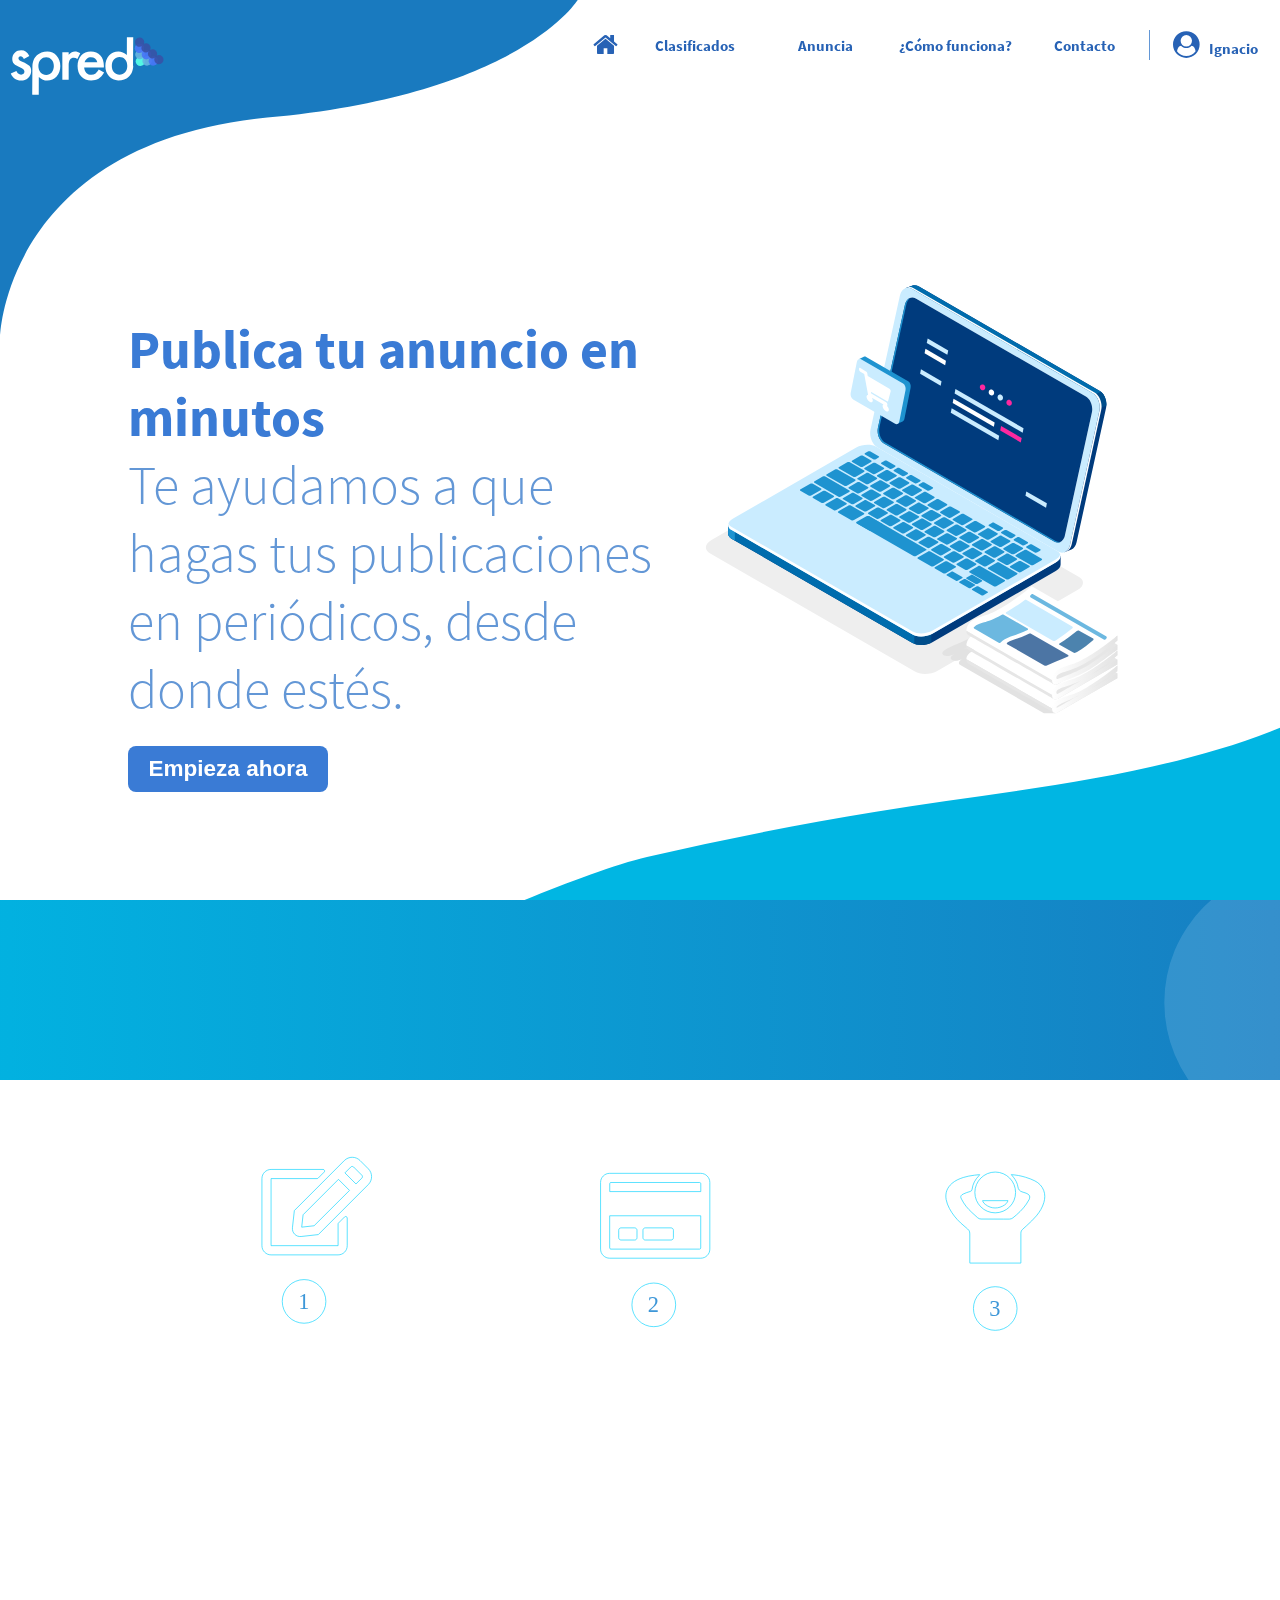
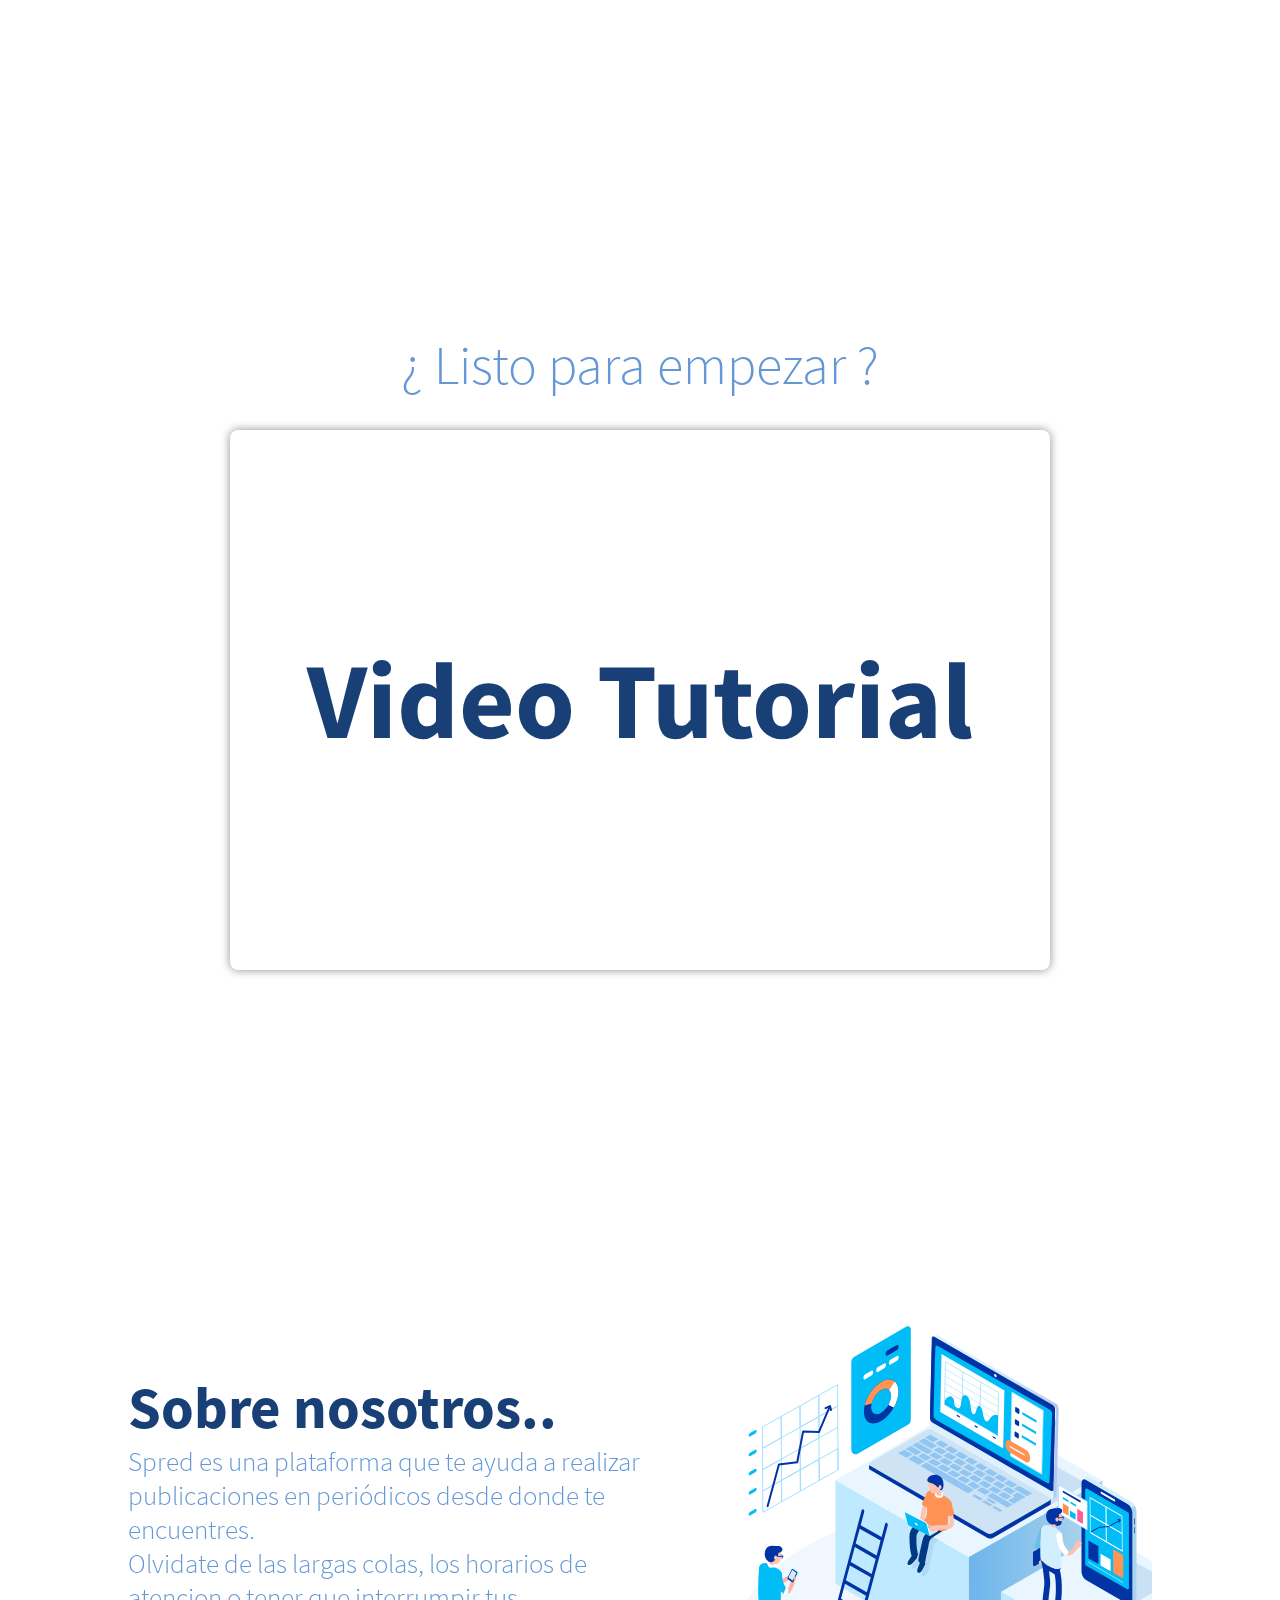
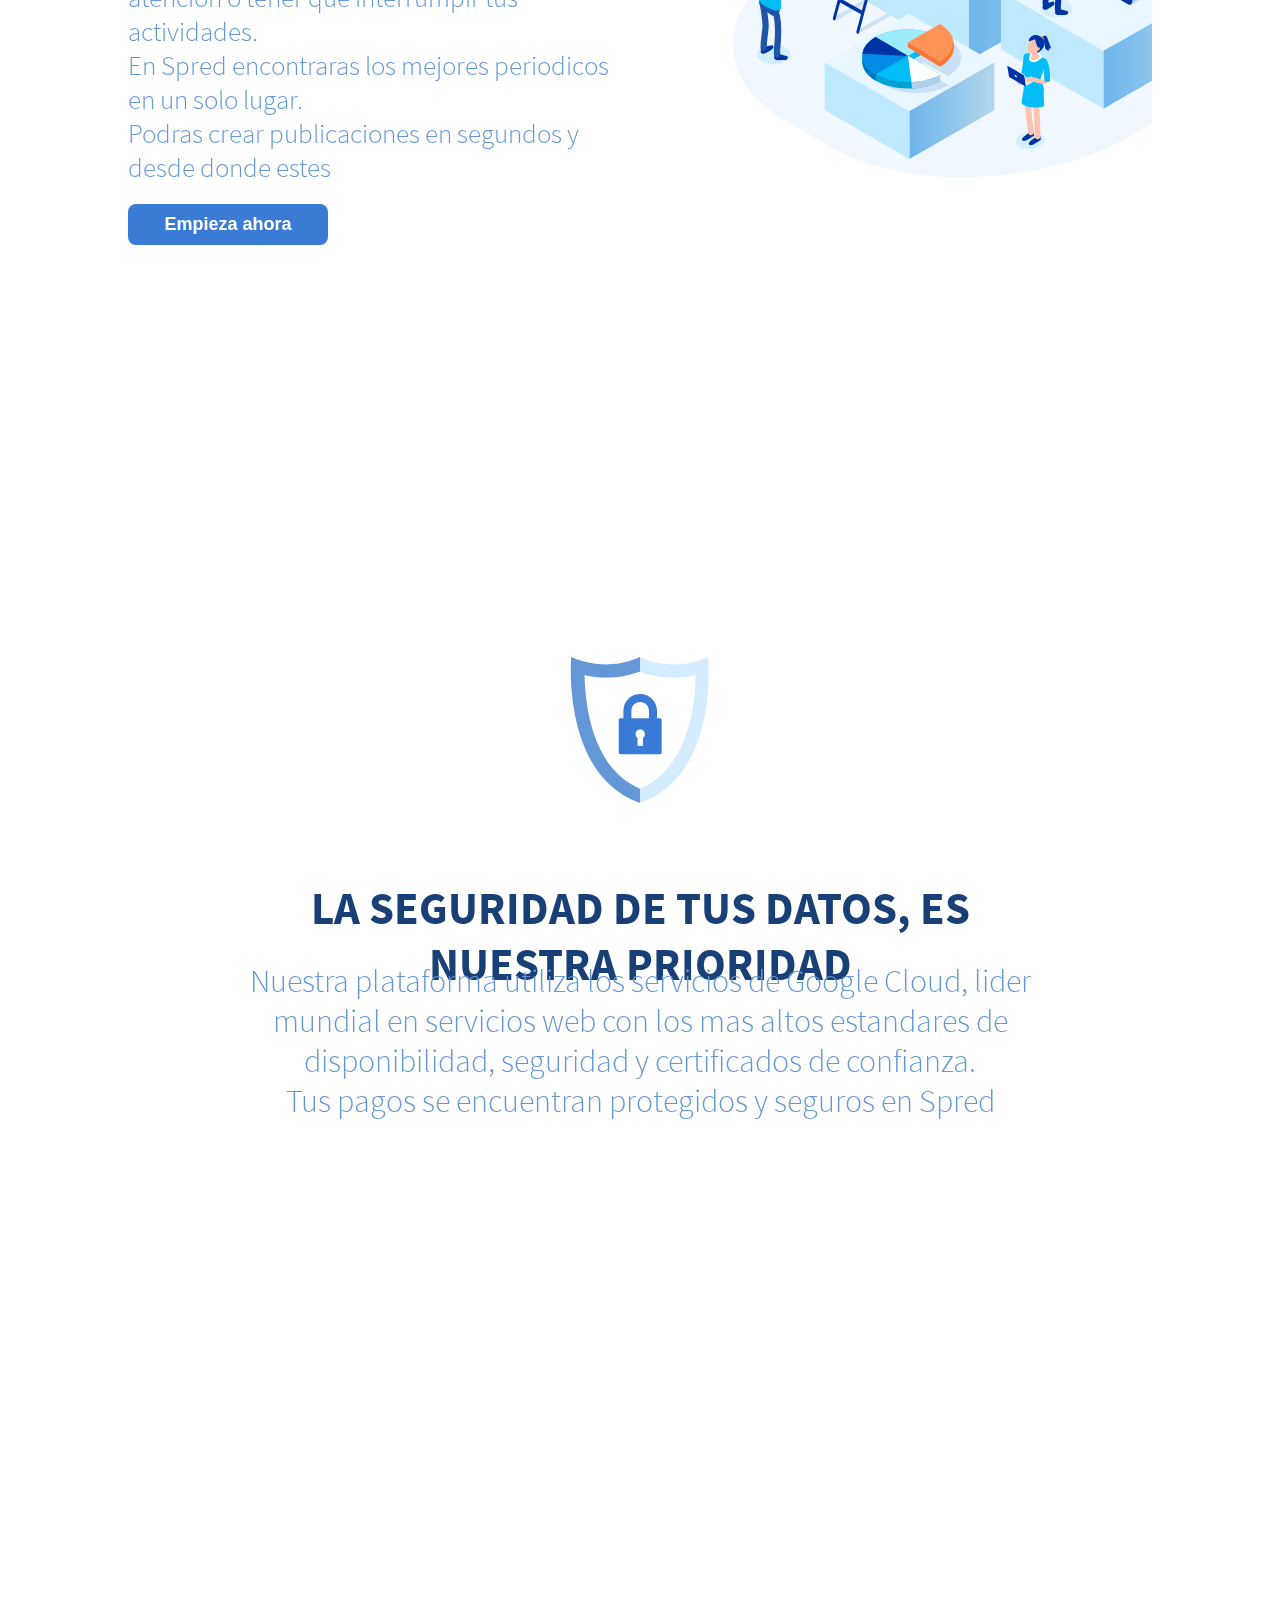
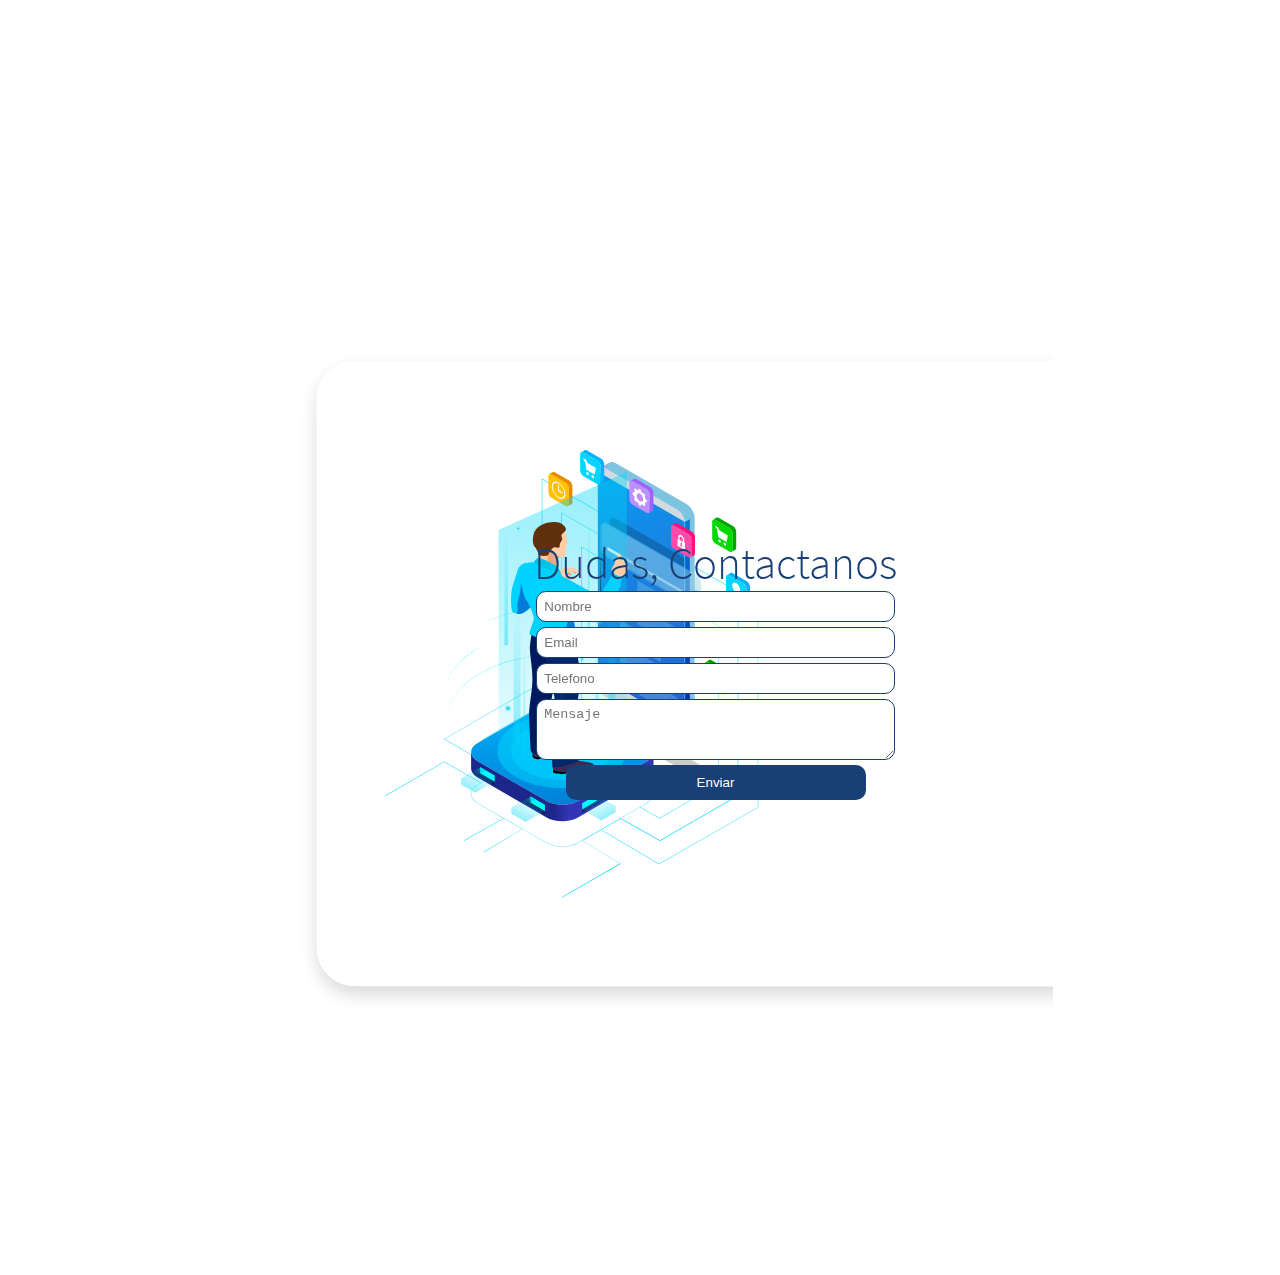
==== index.html @ 5d744d11 "cambios" ====
<!DOCTYPE html>
<html lang="en">
<head>
  <meta charset="UTF-8">
  <meta name="viewport" content="width=device-width, initial-scale=1.0">
  <meta http-equiv="X-UA-Compatible" content="ie=edge">
  <link rel="stylesheet" href="./assets/css/main.css">
  <link rel="stylesheet" href="./assets/css/parallax.css">
  <link rel="stylesheet" href="https://stackpath.bootstrapcdn.com/font-awesome/4.7.0/css/font-awesome.min.css">
  <title>:: Spred ::</title>
</head>
<body>  
  <nav class="menuNavegacion">
    <ul>
      <li><a href="/"><i class="fa fa-home" aria-hidden="true"></i></a></li>
      <li><a href="#slide2" id="clasificados">Clasificados</a></li>
      <li><a href="#slide3" id="anuncia">Anuncia</a></li>
      <li><a href="#slide4">¿Cómo funciona?</a></li>
      <li><a href="#slide5">Contacto</a></li>
      <li><a href=""><i class="fa fa-user-circle" aria-hidden="true"></i>&nbsp;&nbsp;&nbsp;Ignacio</a></li>
    </ul>
  </nav>
  <nav class="menuNavegacionMobile">
    <section class="icono" id="iconMobile" onclick="mostrarMenu()">
      <i class="fa fa-bars" aria-hidden="true"></i>
    </section>
    <section id="menuLateral">
      <ul>
        <li onclick="ocultarMenu()"><a href="/"><i class="fa fa-home" aria-hidden="true"></i></a></li>
        <li onclick="ocultarMenu()"><a href="#slide2" id="anuncia">Clasificados</a></li>
        <li onclick="ocultarMenu()"><a href="#slide3" id="anuncia">Anuncia</a></li>
        <li onclick="ocultarMenu()"><a href="#slide4">¿Cómo funciona?</a></li>
        <li onclick="ocultarMenu()"><a href="#slide5">Contacto</a></li>
        <li onclick="ocultarMenu()"><a href=""><i class="fa fa-user-circle" aria-hidden="true"></i>&nbsp;&nbsp;&nbsp;Ignacio</a></li>
      </ul>
    </section>
  </nav>
  

	<section class="container container--full">
		<div class="content" style="position:relative;">
      <div id="slide1" class="slide">
        <section class="logoEmpresa"></section>
        <div class="container">
          <section class="textoDescripcion">
            <section class="titulo">
              Publica tu anuncio en minutos
            </section>
            <section class="descripcion">
              Te ayudamos a que hagas tus publicaciones en periódicos, desde donde estés. <br/>
              <button>Empieza ahora</button>
            </section>
          </section>
          <section class="imagenComputadora"></section>
        </div>
      </div>
		</div>
		<div class="parallax" id="bg1"></div>
  </section>
  


	<section class="container container--full">
		<div class="content">
      <div id="slide2" class="slide">
        <section class="container">
          <section class="icono">
            <section class="imgSVG"></section>
            <section>Elige el periódico y crea tu anuncio</section>
          </section>
          <section class="icono">
            <section class="imgSVG"></section>
            <section>Paga con tarjeta de débito, credito os QR</section>
          </section>
          <section class="icono">
            <section class="imgSVG"></section>
            <section>¡Listo! Relajate y espera tu publicación</section>
          </section>
        </section>
      </div>
		</div>
		<div class="parallax" id="bg2"></div>
  </section>
  

	<section class="container container--full">
		<div class="content">
			<div id="slide3" class="slide">
        <section class="container">
          <section class="titulo">¿ Listo para empezar ?</section>
          <section class="video">
            Video Tutorial
          </section>
        </section>
      </div>
		</div>
		<div class="parallax" id="bg3"></div>
  </section>
  

	<section class="container container--full">
		<div class="content">
			<div id="slide4" class="slide">
        <div class="container">
          <section class="textoDescripcion">
            <section class="titulo">
              Sobre nosotros..
            </section>
            <section class="descripcion">
              Spred es una plataforma que te ayuda a realizar publicaciones en periódicos desde donde te encuentres. <br/>
              Olvidate de las largas colas, los horarios de atencion o tener que interrumpir tus actividades. <br/>
              En Spred encontraras los mejores periodicos en un solo lugar. <br/>
              Podras crear publicaciones en segundos y desde donde estes <br/>
              <button>Empieza ahora</button>
            </section>
          </section>
          <section class="imagenComputadora"></section>
        </div>
      </div>
		</div>
		<div class="parallax" id="bg4"></div>
  </section>
  

	<section class="container container--full">
		<div class="content">
			<div id="slide5" class="slide">
        <section class="container">
          <section class="logo"></section>
          <section class="titulo">LA SEGURIDAD DE TUS DATOS, ES NUESTRA PRIORIDAD</section>
          <section class="descripcion">
            Nuestra plataforma utiliza los servicios de Google Cloud, lider mundial en servicios web con los mas altos estandares
            de disponibilidad, seguridad y certificados de confianza. <br/>
            Tus pagos se encuentran protegidos y seguros en Spred
          </section>
        </section>
      </div>
		</div>
		<div class="parallax" id="bg5"></div>
  </section>
  

	<section class="container container--big">
		<div class="content">
      <div id="slide6" class="slide">
        <section class="container">
          <!-- <section class="logoAbajo">
            <section></section>
          </section> -->
          <section class="bloqueImagenes">
            <section class="people"></section>
            <section class="people"></section>
            <section class="people"></section>
            <section class="people"></section>
            <section class="people"></section>
          </section>
          <section class="formularioContacto">
            <section>Dudas, Contactanos</section>
            <form action="#">
              <input type="text" name="nombre" placeholder="Nombre" />
              <input type="email" name="email" placeholder="Email" />
              <input type="tel" name="telefono" placeholder="Telefono" />
              <textarea name="mensaje" cols="3" rows="3" placeholder="Mensaje"></textarea>
              <button>Enviar</button>
            </form>
          </section>
        </section>
      </div>
		</div>
		<div class="parallax" id="bg6"></div>
	</section>


</body>
<script src="./assets/js/main.js"></script>
<script src="./assets/js/universal-parallax.min.js"></script>
<script src="./assets/js/demo.min.js"></script>
<script type="text/javascript">
  new universalParallax().init({
    speed: 5
  });
</script>
</html>
---- assets/css/main.css ----
@charset "UTF-8";
@font-face {
  font-family: "Source Sans Pro";
  font-style: normal;
  font-weight: 300;
  src: local("Source Sans Pro Light"), local("SourceSansPro-Light"), url(../fonts/6xKydSBYKcSV-LCoeQqfX1RYOo3ik4zwmhduz8A.woff2) format("woff2");
  unicode-range: U+0460-052F, U+1C80-1C88, U+20B4, U+2DE0-2DFF, U+A640-A69F, U+FE2E-FE2F;
}
@font-face {
  font-family: "Source Sans Pro";
  font-style: normal;
  font-weight: 300;
  src: local("Source Sans Pro Light"), local("SourceSansPro-Light"), url(../fonts/6xKydSBYKcSV-LCoeQqfX1RYOo3ik4zwkxduz8A.woff2) format("woff2");
  unicode-range: U+0400-045F, U+0490-0491, U+04B0-04B1, U+2116;
}
@font-face {
  font-family: "Source Sans Pro";
  font-style: normal;
  font-weight: 300;
  src: local("Source Sans Pro Light"), local("SourceSansPro-Light"), url(../fonts/6xKydSBYKcSV-LCoeQqfX1RYOo3ik4zwmxduz8A.woff2) format("woff2");
  unicode-range: U+1F00-1FFF;
}
@font-face {
  font-family: "Source Sans Pro";
  font-style: normal;
  font-weight: 300;
  src: local("Source Sans Pro Light"), local("SourceSansPro-Light"), url(../fonts/6xKydSBYKcSV-LCoeQqfX1RYOo3ik4zwlBduz8A.woff2) format("woff2");
  unicode-range: U+0370-03FF;
}
@font-face {
  font-family: "Source Sans Pro";
  font-style: normal;
  font-weight: 300;
  src: local("Source Sans Pro Light"), local("SourceSansPro-Light"), url(../fonts/6xKydSBYKcSV-LCoeQqfX1RYOo3ik4zwmBduz8A.woff2) format("woff2");
  unicode-range: U+0102-0103, U+0110-0111, U+1EA0-1EF9, U+20AB;
}
@font-face {
  font-family: "Source Sans Pro";
  font-style: normal;
  font-weight: 300;
  src: local("Source Sans Pro Light"), local("SourceSansPro-Light"), url(../fonts/6xKydSBYKcSV-LCoeQqfX1RYOo3ik4zwmRduz8A.woff2) format("woff2");
  unicode-range: U+0100-024F, U+0259, U+1E00-1EFF, U+2020, U+20A0-20AB, U+20AD-20CF, U+2113, U+2C60-2C7F, U+A720-A7FF;
}
@font-face {
  font-family: "Source Sans Pro";
  font-style: normal;
  font-weight: 300;
  src: local("Source Sans Pro Light"), local("SourceSansPro-Light"), url(../fonts/6xKydSBYKcSV-LCoeQqfX1RYOo3ik4zwlxdu.woff2) format("woff2");
  unicode-range: U+0000-00FF, U+0131, U+0152-0153, U+02BB-02BC, U+02C6, U+02DA, U+02DC, U+2000-206F, U+2074, U+20AC, U+2122, U+2191, U+2193, U+2212, U+2215, U+FEFF, U+FFFD;
}
@font-face {
  font-family: "Source Sans Pro";
  font-style: normal;
  font-weight: 700;
  src: local("Source Sans Pro Bold"), local("SourceSansPro-Bold"), url(../fonts/6xKydSBYKcSV-LCoeQqfX1RYOo3ig4vwmhduz8A.woff2) format("woff2");
  unicode-range: U+0460-052F, U+1C80-1C88, U+20B4, U+2DE0-2DFF, U+A640-A69F, U+FE2E-FE2F;
}
@font-face {
  font-family: "Source Sans Pro";
  font-style: normal;
  font-weight: 700;
  src: local("Source Sans Pro Bold"), local("SourceSansPro-Bold"), url(../fonts/6xKydSBYKcSV-LCoeQqfX1RYOo3ig4vwkxduz8A.woff2) format("woff2");
  unicode-range: U+0400-045F, U+0490-0491, U+04B0-04B1, U+2116;
}
@font-face {
  font-family: "Source Sans Pro";
  font-style: normal;
  font-weight: 700;
  src: local("Source Sans Pro Bold"), local("SourceSansPro-Bold"), url(../fonts/6xKydSBYKcSV-LCoeQqfX1RYOo3ig4vwmxduz8A.woff2) format("woff2");
  unicode-range: U+1F00-1FFF;
}
@font-face {
  font-family: "Source Sans Pro";
  font-style: normal;
  font-weight: 700;
  src: local("Source Sans Pro Bold"), local("SourceSansPro-Bold"), url(../fonts/6xKydSBYKcSV-LCoeQqfX1RYOo3ig4vwlBduz8A.woff2) format("woff2");
  unicode-range: U+0370-03FF;
}
@font-face {
  font-family: "Source Sans Pro";
  font-style: normal;
  font-weight: 700;
  src: local("Source Sans Pro Bold"), local("SourceSansPro-Bold"), url(../fonts/6xKydSBYKcSV-LCoeQqfX1RYOo3ig4vwmBduz8A.woff2) format("woff2");
  unicode-range: U+0102-0103, U+0110-0111, U+1EA0-1EF9, U+20AB;
}
@font-face {
  font-family: "Source Sans Pro";
  font-style: normal;
  font-weight: 700;
  src: local("Source Sans Pro Bold"), local("SourceSansPro-Bold"), url(../fonts/6xKydSBYKcSV-LCoeQqfX1RYOo3ig4vwmRduz8A.woff2) format("woff2");
  unicode-range: U+0100-024F, U+0259, U+1E00-1EFF, U+2020, U+20A0-20AB, U+20AD-20CF, U+2113, U+2C60-2C7F, U+A720-A7FF;
}
@font-face {
  font-family: "Source Sans Pro";
  font-style: normal;
  font-weight: 700;
  src: local("Source Sans Pro Bold"), local("SourceSansPro-Bold"), url(../fonts/6xKydSBYKcSV-LCoeQqfX1RYOo3ig4vwlxdu.woff2) format("woff2");
  unicode-range: U+0000-00FF, U+0131, U+0152-0153, U+02BB-02BC, U+02C6, U+02DA, U+02DC, U+2000-206F, U+2074, U+20AC, U+2122, U+2191, U+2193, U+2212, U+2215, U+FEFF, U+FFFD;
}
*, :after, :before {
  box-sizing: border-box;
}

html {
  padding: 0;
  margin: 0;
}

body {
  margin: 0;
  padding: 0;
  font-family: "Source Sans Pro";
  height: 100%;
  width: 100%;
  font-weight: 300;
  font-size: 18px;
}

/************** PARA DISPOSITIVOS PEQUEÑOS *******************/
@media screen and (min-width: 1px) and (max-width: 700px) {
  .container--big {
    height: 100vh !important;
  }

  .menuNavegacion {
    display: none;
  }

  .mostrarMenuMobile {
    display: block !important;
    width: 70%;
    position: fixed;
    top: 0;
    left: 0;
    bottom: 0;
    z-index: 10;
    background: #194076;
  }
  .mostrarMenuMobile ul {
    list-style: none;
    padding-left: 5px;
    margin-top: 50px;
  }
  .mostrarMenuMobile ul li {
    width: calc(92% - 5px);
    padding: 10px;
    border-bottom: 1px solid rgba(255, 255, 255, 0.5);
  }
  .mostrarMenuMobile ul li a {
    text-decoration: none;
    color: #00D2FF;
  }

  .menuNavegacionMobile .icono {
    position: fixed;
    top: 0;
    left: 0;
    width: 50px;
    height: 50px;
    z-index: 11;
    display: flex;
    flex-direction: row;
    align-items: center;
    justify-content: center;
  }
  .menuNavegacionMobile .icono i {
    font-size: 20px;
    color: #FFF;
    cursor: pointer;
  }
  .menuNavegacionMobile #menuLateral {
    display: none;
  }

  #bg1 {
    background: none !important;
  }

  #bg2 {
    background: none !important;
  }

  #bg3 {
    background: none !important;
  }

  #bg4 {
    background: none !important;
  }

  #bg5 {
    background: none !important;
  }

  #bg6 {
    background: none !important;
  }

  /******************* MENU NAVEGACION ******************/
  .slide {
    position: relative;
    padding: 20vh 10%;
    min-height: 100vh;
    width: 100vw;
    height: 100vh;
    box-sizing: border-box;
    transform-style: inherit;
  }

  /************************ SLIDE1 *************************/
  #slide1 {
    background: url("../img/fondoUno.svg") no-repeat;
    background-size: cover;
    z-index: 1;
  }
  #slide1 .container {
    display: flex;
    flex-direction: column;
    align-items: center;
    justify-content: center;
    width: 100%;
    text-align: center;
    margin-top: -15px;
  }
  #slide1 .container .textoDescripcion {
    order: 2;
    width: 100%;
    height: 30vh;
    align-items: center;
  }
  #slide1 .container .textoDescripcion .titulo {
    font-weight: 600;
    font-style: normal;
    font-size: 23px;
    color: #8eb3e7;
  }
  #slide1 .container .textoDescripcion .descripcion {
    position: relative;
    font-weight: 300;
    font-size: 23px;
    color: #8eb3e7;
  }
  #slide1 .container .textoDescripcion .descripcion button {
    padding: 10px;
    width: 80%;
    font-size: 2.5vh;
    font-weight: 600;
    outline: none;
    border: none;
    color: #FFF;
    border-radius: 8px;
    background: #3A7BD5;
    cursor: pointer;
    margin: auto;
  }
  #slide1 .container .imagenComputadora {
    order: 1;
    width: 100%;
    height: 40vh;
    background: url("../img/imgComputadora.svg") no-repeat;
    background-size: contain;
    background-position: 50% 50%;
  }

  #slide1 .logoEmpresa {
    position: fixed;
    top: 0;
    right: 0;
    width: 150px;
    height: 100px;
    background: url("../img/logoSpredBlanco.svg") no-repeat;
    background-size: cover;
    background-position: 0% -22px;
    cursor: pointer;
  }

  /************************ SLIDE1 *************************/
  /************************** SLIDE2 **************************/
  #slide2 {
    background: url("../img/fondoDos.svg") no-repeat;
    background-size: cover;
    z-index: 2;
  }
  #slide2 .container {
    width: 80%;
    margin: auto;
    height: 100vh;
    display: flex;
    flex-direction: column;
    align-items: center;
    justify-content: flex-start;
    margin-top: -140px;
  }
  #slide2 .container .icono {
    flex-grow: 1;
    display: flex;
    flex-direction: column;
    align-items: flex-start;
    justify-content: center;
    height: 30vh;
  }
  #slide2 .container .icono:nth-child(1) .imgSVG {
    background: url("../img/iconoPasoUno.svg") no-repeat;
    background-size: 300%;
    width: 100%;
    height: 250px;
    background-position: 50%;
  }
  #slide2 .container .icono:nth-child(2) .imgSVG {
    background: url("../img/iconoPasoDos.svg") no-repeat;
    background-size: 300%;
    width: 100%;
    height: 250px;
    background-position: 50%;
  }
  #slide2 .container .icono:nth-child(3) .imgSVG {
    background: url("../img/iconoPasoTres.svg") no-repeat;
    background-size: 300%;
    width: 100%;
    height: 250px;
    background-position: 50%;
  }
  #slide2 .container .icono section {
    font-size: 18px;
    color: #FFF;
    font-weight: 600;
    text-align: center;
  }

  /************************** FIN SLIDE2 **************************/
  /************************** SLIDE3 **************************/
  #slide3 {
    background: url("../img/fondoTres.svg") no-repeat;
    background-size: cover;
    z-index: 3;
  }
  #slide3 .container {
    width: 100%;
    display: flex;
    flex-direction: column;
    align-items: center;
    justify-content: flex-end;
  }
  #slide3 .container .titulo {
    font-size: 20px;
    text-align: center;
    color: #6397D6;
    font-weight: 300;
    height: 50px;
  }
  #slide3 .container .video {
    width: 90%;
    height: 60vh;
    border-radius: 8px;
    box-shadow: 0px 0px 10px 0px rgba(0, 0, 0, 0.45);
    display: flex;
    flex-direction: row;
    justify-content: center;
    align-items: center;
    font-weight: 600;
    color: #194076;
    font-size: 25px;
  }

  /************************** FIN SLIDE3 **************************/
  /************************ SLIDE4 *************************/
  #slide4 {
    background: url("../img/fondoCuatro.svg") no-repeat;
    background-size: cover;
    z-index: 4;
  }
  #slide4 .container {
    display: flex;
    flex-direction: column;
    align-items: center;
    justify-content: center;
    width: 100%;
  }
  #slide4 .container .textoDescripcion {
    order: 2;
    width: 90%;
    height: 40vh;
    align-items: flex-start;
    text-align: center;
  }
  #slide4 .container .textoDescripcion .titulo {
    font-weight: 600;
    font-style: normal;
    font-size: 30px;
    color: #194076;
  }
  #slide4 .container .textoDescripcion .descripcion {
    position: relative;
    font-weight: 300;
    font-size: 20px;
    color: #6397D6;
  }
  #slide4 .container .textoDescripcion .descripcion button {
    margin-top: 20px;
    padding: 15px;
    width: 200px;
    font-size: 20px;
    font-weight: 600;
    outline: none;
    border: none;
    color: #FFF;
    border-radius: 8px;
    background: #3A7BD5;
    cursor: pointer;
  }
  #slide4 .container .imagenComputadora {
    order: 1;
    width: 200px;
    height: 100px;
    background: url("../img/imgComputadora.svg") no-repeat;
    background-size: contain;
    background-position: 50% 50%;
  }

  #slide4 .logoEmpresa {
    position: fixed;
    top: 0;
    left: 0;
    width: 20vw;
    height: 200px;
    background: url("../img/logoSpredBlanco.svg") no-repeat;
    background-size: contain;
    background-position: -35px 0%;
    cursor: pointer;
  }

  /************************ SLIDE4 *************************/
  /************************** SLIDE3 **************************/
  #slide5 {
    background: url("../img/fondoCinco.svg") no-repeat;
    background-size: cover;
    z-index: 5;
  }
  #slide5 .container {
    width: 100%;
    height: 74vh;
    display: flex;
    flex-direction: column;
    justify-content: center;
    align-items: center;
  }
  #slide5 .container .logo {
    background: url("../img/logoCandado.svg") no-repeat;
    background-size: cover;
    width: 200px;
    height: 200px;
  }
  #slide5 .container .titulo {
    flex-grow: 1;
    font-size: 30px;
    text-align: center;
    color: #194076;
    font-weight: 600;
  }
  #slide5 .container .descripcion {
    flex-grow: 1;
    display: flex;
    flex-direction: row;
    justify-content: center;
    align-items: center;
    font-weight: 300;
    text-align: center;
    width: 90%;
    color: #6397D6;
    font-size: 20px;
  }

  /************************** FIN SLIDE3 **************************/
  /************************** SLIDE6 **************************/
  #slide6 {
    background: url("../img/fondoDos.svg") no-repeat;
    background-size: cover;
    transform: scaleX(-1);
    z-index: 6;
  }
  #slide6 .logoAbajo {
    transform: scaleX(-1);
    position: fixed;
    bottom: 0;
    left: 0;
    right: 0;
    width: 100%;
    display: flex;
    flex-direction: row;
    align-items: center;
    justify-content: center;
  }
  #slide6 .logoAbajo section {
    background: url("../img/logoSpredBlanco.svg") no-repeat;
    background-size: cover;
    width: 200px;
    height: 100px;
  }
  #slide6 .container {
    width: 100%;
    margin: auto;
    height: 60vh;
    display: flex;
    flex-direction: column;
    align-items: center;
    justify-content: center;
    background: #FFF;
    transform: scaleX(-1);
    border-radius: 20px;
  }
  #slide6 .container .imagen {
    width: 50%;
    background: url("../img/imgComputadora.svg") no-repeat;
    background-size: cover;
    height: 300px;
  }
  #slide6 .container .formularioContacto {
    width: 90%;
  }
  #slide6 .container .formularioContacto section {
    text-align: center;
    color: #194076;
    font-size: 20px;
  }
  #slide6 .container .formularioContacto form {
    display: flex;
    flex-direction: column;
    justify-content: center;
    align-items: center;
  }
  #slide6 .container .formularioContacto form input,
#slide6 .container .formularioContacto form textarea {
    width: 90%;
    outline: none;
    padding: 7px;
    border: 1px solid #194076;
    border-radius: 10px;
    margin-bottom: 5px;
  }
  #slide6 .container .formularioContacto form button {
    width: 100%;
    padding: 10px;
    background: #194076;
    outline: none;
    border: none;
    border-radius: 10px;
    color: #FFF;
    margin-top: 15px;
    margin-bottom: 15px;
  }
}
/**************** FIN *********************/
/**************** PARA EL RESTO DE DISPOSITIVOS ****************/
@media screen and (min-width: 701px) {
  .menuNavegacionMobile {
    display: none;
  }

  .menuNavegacion {
    position: fixed;
    top: 0;
    left: 0;
    right: 0;
    height: 100px;
    z-index: 7;
  }
  .menuNavegacion ul {
    list-style: none;
    display: flex;
    flex-direction: row;
    align-content: center;
    justify-content: flex-end;
    margin-top: 30px;
  }
  .menuNavegacion ul li {
    display: flex;
    flex-direction: row;
    justify-content: center;
    align-items: center;
    width: 130px;
    cursor: pointer;
    font-size: 15px;
    font-weight: 600;
    height: 30px;
  }
  .menuNavegacion ul li a {
    text-decoration: none;
    color: #2762b5;
  }
  .menuNavegacion ul li i {
    font-size: 20pt;
  }
  .menuNavegacion ul li:nth-child(1) {
    width: 50px;
  }
  .menuNavegacion ul li:nth-child(5) {
    border-right: 1px solid #6397D6;
  }

  /******************* FIN MENU NAVEGACION ******************/
  .slide {
    position: relative;
    padding: 20vh 10%;
    min-height: 100vh;
    height: 100vh;
    box-sizing: border-box;
    transform-style: inherit;
  }

  /************************ SLIDE1 *************************/
  #slide1 .logoEmpresa {
    position: absolute;
    top: -1vh;
    left: -5vh;
    width: 20vw;
    height: 150px;
    background: url(../img/logoSpredBlanco.svg) no-repeat;
    background-size: cover;
    background-position: 50% 50%;
    cursor: pointer;
  }
  #slide1 .container {
    display: flex;
    flex-direction: row;
    align-items: center;
    justify-content: center;
    width: 100%;
  }
  #slide1 .container .textoDescripcion {
    width: 55%;
    height: 40vh;
    align-items: center;
  }
  #slide1 .container .textoDescripcion .titulo {
    font-weight: 600;
    font-style: normal;
    font-size: 6vh;
    color: #3A7BD5;
  }
  #slide1 .container .textoDescripcion .descripcion {
    position: relative;
    font-weight: 400;
    font-size: 6vh;
    color: #6397D6;
  }
  #slide1 .container .textoDescripcion .descripcion button {
    margin-top: 20px;
    padding: 10px;
    width: 200px;
    font-size: 2.5vh;
    font-weight: 600;
    outline: none;
    border: none;
    color: #FFF;
    border-radius: 8px;
    background: #3A7BD5;
    cursor: pointer;
  }
  #slide1 .container .imagenComputadora {
    width: 45%;
    height: 70vh;
    background: url("../img/imgComputadora.svg") no-repeat;
    background-size: contain;
    background-position: 50% 50%;
  }

  /************************ SLIDE1 *************************/
  /************************** SLIDE2 **************************/
  #slide2 .container {
    width: 100%;
    margin: auto;
    height: 50vh;
    display: flex;
    flex-direction: row;
    align-items: center;
    justify-content: center;
  }
  #slide2 .container .icono {
    width: 33%;
    flex-grow: 1;
    height: 40vh;
    display: flex;
    flex-direction: column;
    align-items: center;
  }
  #slide2 .container .icono:nth-child(1) .imgSVG {
    background: url("../img/iconoPasoUno.svg") no-repeat;
    background-size: 300%;
    width: 100%;
    height: 250px;
    min-height: 250px;
    background-position: 50%;
  }
  #slide2 .container .icono:nth-child(2) .imgSVG {
    background: url("../img/iconoPasoDos.svg") no-repeat;
    background-size: 300%;
    width: 100%;
    height: 250px;
    min-height: 250px;
    background-position: 50%;
  }
  #slide2 .container .icono:nth-child(3) .imgSVG {
    background: url("../img/iconoPasoTres.svg") no-repeat;
    background-size: 300%;
    width: 100%;
    height: 250px;
    min-height: 250px;
    background-position: 50%;
  }
  #slide2 .container .icono section {
    width: 280px;
    align-self: center;
    font-size: 2.8vh;
    color: #FFF;
    font-weight: 600;
    text-align: center;
  }

  /************************** FIN SLIDE2 **************************/
  /************************** SLIDE3 **************************/
  #slide3 {
    display: flex;
    flex-direction: row;
    align-items: center;
    justify-content: center;
    height: 100vh;
  }
  #slide3 .container {
    width: 80%;
    display: flex;
    flex-direction: column;
    align-items: center;
    justify-content: center;
  }
  #slide3 .container .titulo {
    font-size: 6vh;
    text-align: center;
    color: #6397D6;
    font-weight: 300;
    height: 11vh;
  }
  #slide3 .container .video {
    width: 100%;
    height: 60vh;
    border-radius: 8px;
    box-shadow: 0px 0px 10px 0px rgba(0, 0, 0, 0.45);
    display: flex;
    flex-direction: row;
    justify-content: center;
    align-items: center;
    font-weight: 600;
    color: #194076;
    font-size: 12vh;
  }

  /************************** FIN SLIDE3 **************************/
  /************************ SLIDE4 *************************/
  #slide4 {
    display: flex;
    flex-direction: row;
    align-items: center;
    justify-content: center;
    height: 100vh;
  }
  #slide4 .container {
    display: flex;
    flex-direction: row;
    align-items: center;
    justify-content: center;
    width: 100%;
    height: 100vh;
  }
  #slide4 .container .textoDescripcion {
    width: 50%;
    height: 40vh;
    align-items: flex-start;
  }
  #slide4 .container .textoDescripcion .titulo {
    font-weight: 600;
    font-style: normal;
    font-size: 6.5vh;
    color: #194076;
  }
  #slide4 .container .textoDescripcion .descripcion {
    position: relative;
    font-weight: 300;
    font-size: 3vh;
    color: #6397D6;
  }
  #slide4 .container .textoDescripcion .descripcion button {
    margin-top: 20px;
    padding: 10px;
    width: 200px;
    font-size: 2vh;
    font-weight: 600;
    outline: none;
    border: none;
    color: #FFF;
    border-radius: 8px;
    background: #3A7BD5;
    cursor: pointer;
  }
  #slide4 .container .imagenComputadora {
    width: 50%;
    height: 100vh;
    background: url("../img/fondoNosotros.svg") no-repeat;
    background-size: cover;
    background-position: 45% 30px;
  }

  /************************ SLIDE4 *************************/
  /************************** SLIDE3 **************************/
  #slide5 {
    display: flex;
    flex-direction: row;
    align-items: center;
    justify-content: center;
    height: 100vh;
  }
  #slide5 .container {
    display: flex;
    flex-direction: column;
    align-items: center;
    justify-content: center;
    width: 100%;
    height: 100vh;
  }
  #slide5 .container .logo {
    background: url("../img/logoCandado.svg") no-repeat;
    background-size: contain;
    width: 300px;
    height: 300px;
  }
  #slide5 .container .titulo {
    font-size: 5vh;
    text-align: center;
    color: #194076;
    font-weight: 600;
    height: 9vh;
    width: 80%;
  }
  #slide5 .container .descripcion {
    display: flex;
    flex-direction: row;
    justify-content: center;
    align-items: center;
    font-weight: 300;
    text-align: center;
    width: 90vh;
    color: #6397D6;
    font-size: 3.5vh;
  }

  /************************** FIN SLIDE3 **************************/
  /************************** SLIDE6 **************************/
  #slide6 {
    display: flex;
    flex-direction: row;
    align-items: center;
    justify-content: center;
    height: 100vh;
    width: 100%;
  }
  #slide6 .container {
    width: 100%;
    margin: auto;
    height: 100vh;
    display: flex;
    flex-direction: column;
    align-items: center;
    justify-content: center;
    border-radius: 20px;
    background: url("../img/animation1.svg") no-repeat;
    background-size: cover;
    margin-left: -11vh;
  }
  #slide6 .container .bloqueImagenes {
    width: 100%;
    height: 100vh;
  }
  #slide6 .container .bloqueImagenes .people {
    width: 100%;
    height: 100%;
    user-select: none;
    pointer-events: none;
  }
  #slide6 .container .bloqueImagenes .people:nth-child(1) {
    opacity: 0;
    background: url("../img/animation5.svg") no-repeat;
    background-size: cover;
    width: 100%;
    height: 100vh;
    position: absolute;
    left: -80vh;
    transition: transform 2s ease-out;
  }
  #slide6 .container .bloqueImagenes .people:nth-child(2) {
    opacity: 0;
    background: url("../img/animation4.svg") no-repeat;
    background-size: cover;
    width: 100%;
    height: 100vh;
    position: absolute;
    left: -20vh;
  }
  #slide6 .container .bloqueImagenes .people:nth-child(3) {
    opacity: 0;
    background: url("../img/animation3.svg") no-repeat;
    background-size: cover;
    width: 100%;
    height: 100vh;
    position: absolute;
    left: -100vh;
  }
  #slide6 .container .bloqueImagenes .people:nth-child(4) {
    opacity: 0;
    background: url("../img/animation2.svg") no-repeat;
    background-size: cover;
    width: 100%;
    height: 100vh;
    position: absolute;
    left: -150vh;
  }
  #slide6 .container .bloqueImagenes .people:nth-child(5) {
    opacity: 0;
    background: url("../img/animation1.svg") no-repeat;
    background-size: cover;
    width: 100%;
    height: 100vh;
    position: absolute;
    left: -15vh;
  }
  #slide6 .container .formularioContacto {
    width: 50%;
    z-index: 2;
    margin-left: -75vh;
  }
  #slide6 .container .formularioContacto section {
    text-align: center;
    color: #194076;
    font-size: 5vh;
  }
  #slide6 .container .formularioContacto form {
    display: flex;
    flex-direction: column;
    justify-content: center;
    align-items: center;
  }
  #slide6 .container .formularioContacto form input,
#slide6 .container .formularioContacto form textarea {
    width: 70%;
    outline: none;
    padding: 7px;
    border: 1px solid #194076;
    border-radius: 10px;
    margin-bottom: 5px;
  }
  #slide6 .container .formularioContacto form button {
    width: 300px;
    padding: 10px;
    background: #194076;
    outline: none;
    border: none;
    border-radius: 10px;
    color: #FFF;
  }
}
/********************** FIN ******************************/
/******************* MENU NAVEGACION ******************/

/*# sourceMappingURL=main.css.map */
---- assets/css/parallax.css ----
.container {
	-webkit-align-items: center;
	align-items: center;
	display: -webkit-flex;
	display: -ms-flexbox;
	display: flex;
	-ms-flex-align: center;
	-webkit-flex-wrap: wrap;
	-ms-flex-wrap: wrap;
	flex-wrap: wrap;
	margin: 0;
	position: relative;
	width: 100%;
}
.container--big {
	height: 175vh;
}
.container--full {
	height: 100vh;
}
.container--small {
	height: 40vh;
}
.container .content {
	background: transparent;
	border-radius: 8px;
	color: #fff;
  margin: 0 auto;
  width: 100%;
}

.parallax__container {
	clip: rect(0, auto, auto, 0);
	height: 100%;
	left: 0;
	overflow: hidden;
	position: absolute;
	top: 0;
	width: 100%;
	z-index: -100;
}
.parallax__container .parallax {
	/* can be put in a seperate class for better control */
	background-position: center;
	background-repeat: no-repeat;
	background-size: cover;
	position: fixed;
	top: 0;
	-webkit-transform: translate3d(0, 0, 0);
	transform: translate3d(0, 0, 0);
	-webkit-transform-style: preserve-3d;
	transform-style: preserve-3d;
	width: 100%;
}

#bg1 {
	background-image: url("../img/fondoUno.svg");
	background-size: cover;
	background-position-x: 0;
}

#bg2 {
	background-image: url("../img/fondoDos.svg");
}

#bg3 {
	background-image: url("../img/fondoTres.svg");
}

#bg4 {
	background-image: url("../img/fondoCuatro.svg");
}

#bg5 {
	background-image: url("../img/fondoCinco.svg");
}

#bg6 {
	transform: translateX(-1);
	background-image: url("../img/fondoDos.svg");
}

.show-on-mobile--inline {
	display: none;
}


@-webkit-keyframes bounce {
	0%, 20%, 50%, 80%, 100% {
		-webkit-transform: translateY(0);
		transform: translateY(0);
	}
	40% {
		-webkit-transform: translateY(-15px);
		transform: translateY(-15px);
	}
	60% {
		-webkit-transform: translateY(-5px);
		transform: translateY(-5px);
	}
}

@keyframes bounce {
	0%, 20%, 50%, 80%, 100% {
		-webkit-transform: translateY(0);
		transform: translateY(0);
	}
	40% {
		-webkit-transform: translateY(-15px);
		transform: translateY(-15px);
	}
	60% {
		-webkit-transform: translateY(-5px);
		transform: translateY(-5px);
	}
}
@media screen and (max-width: 480px) {
	.hide-on-mobile {
		display: none;
	}

	.show-on-mobile--inline {
		display: inline;
	}
}
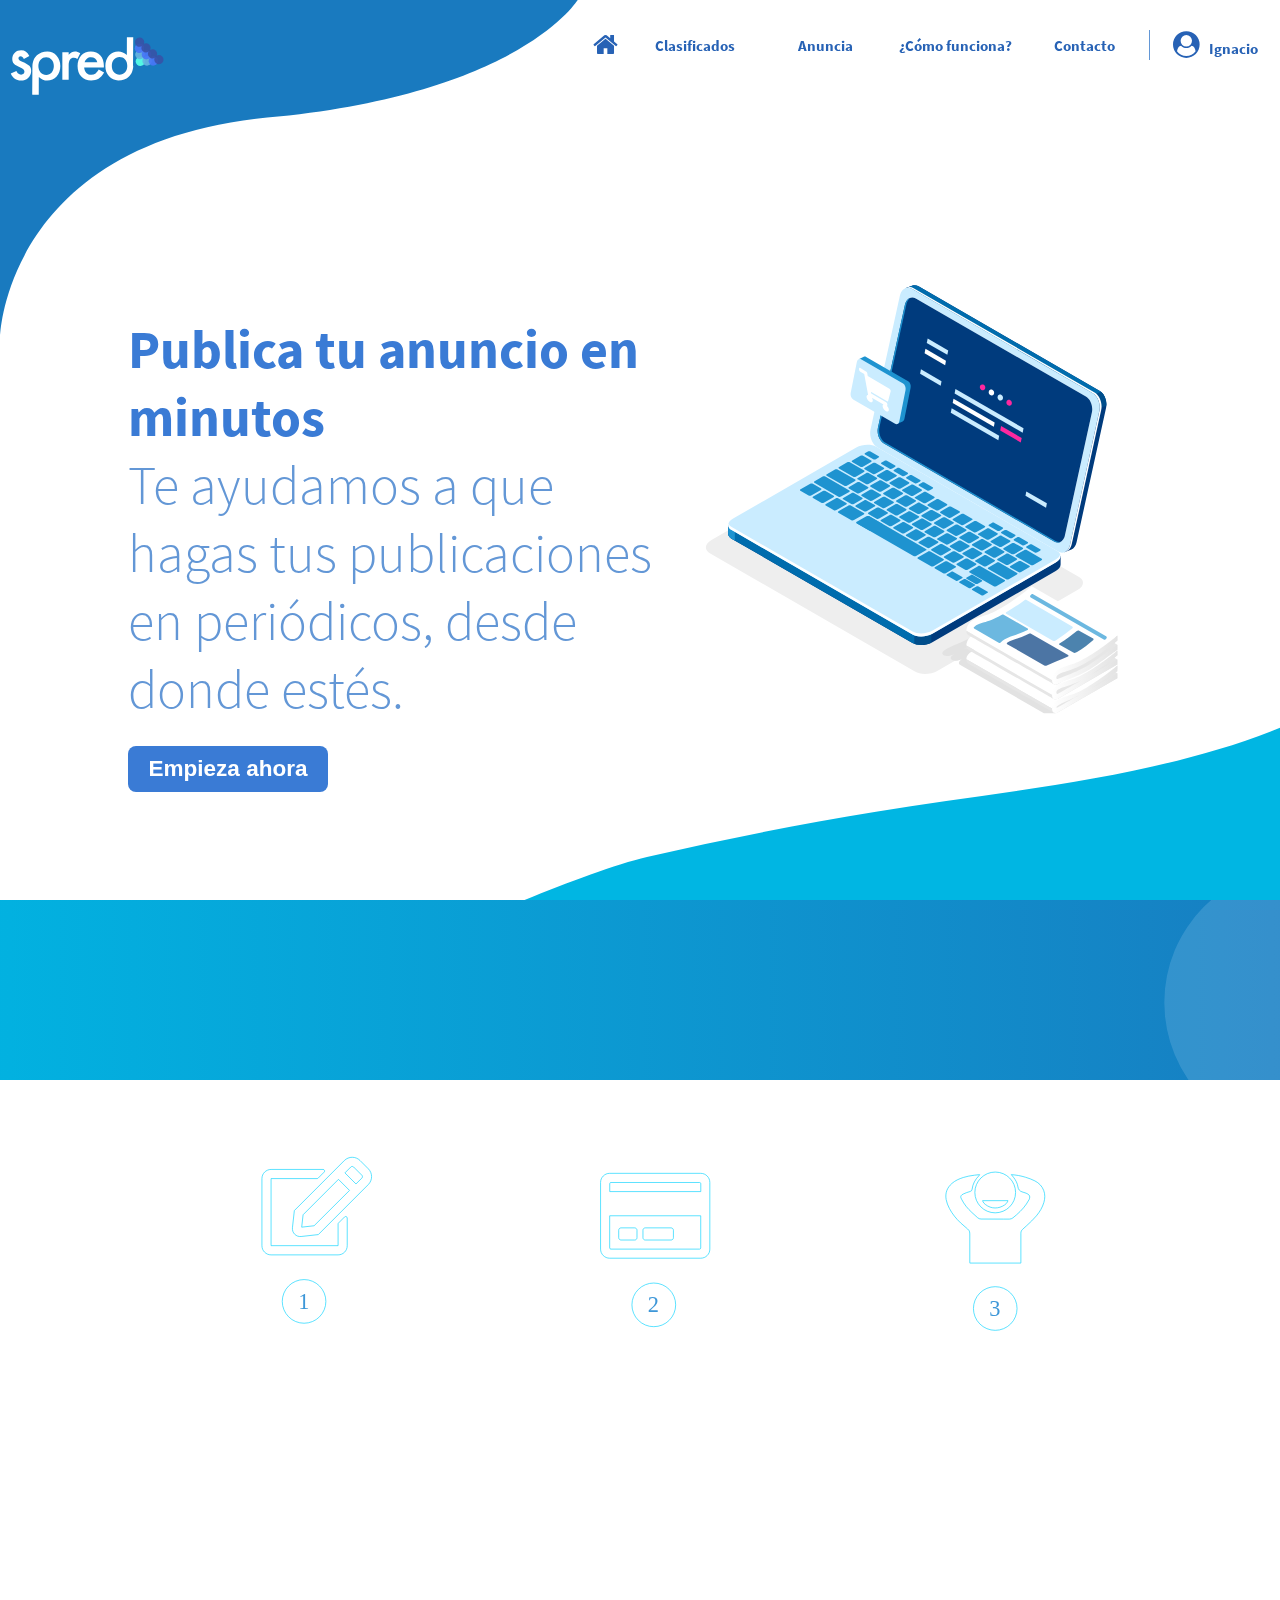
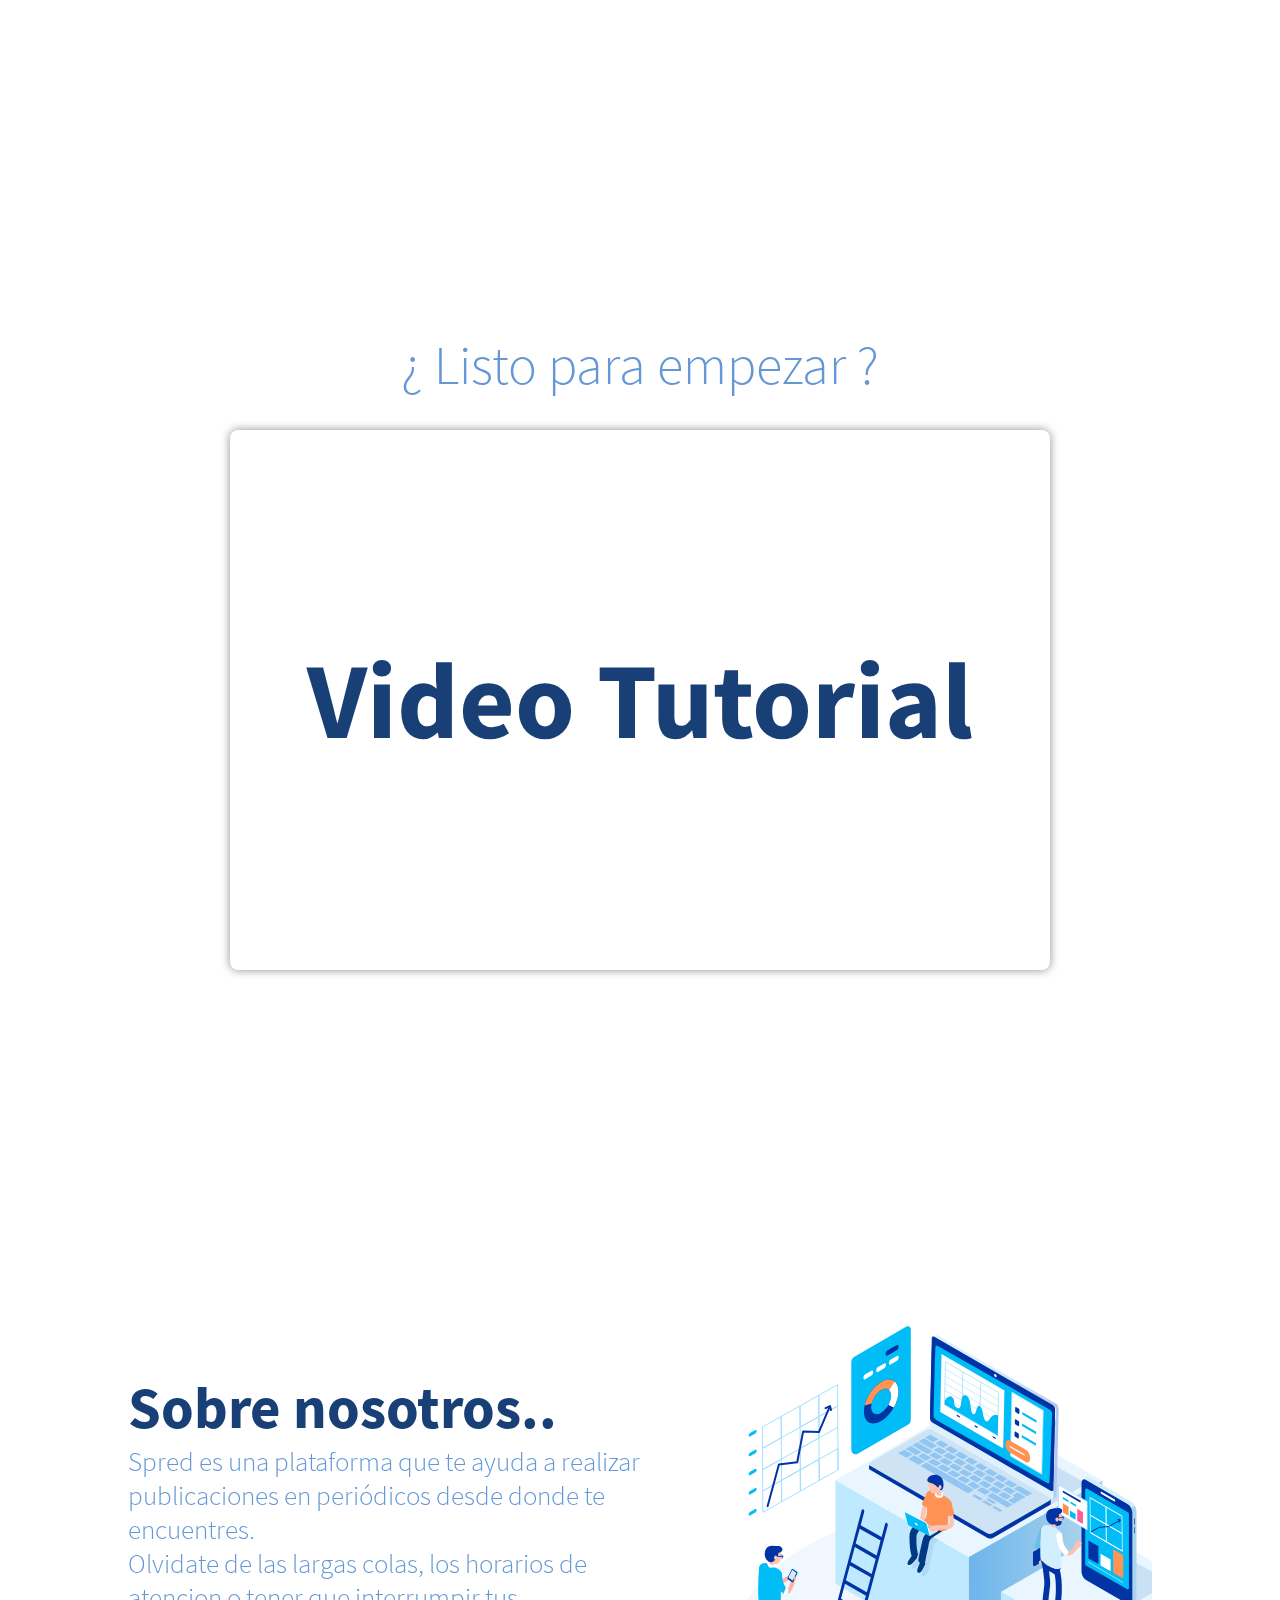
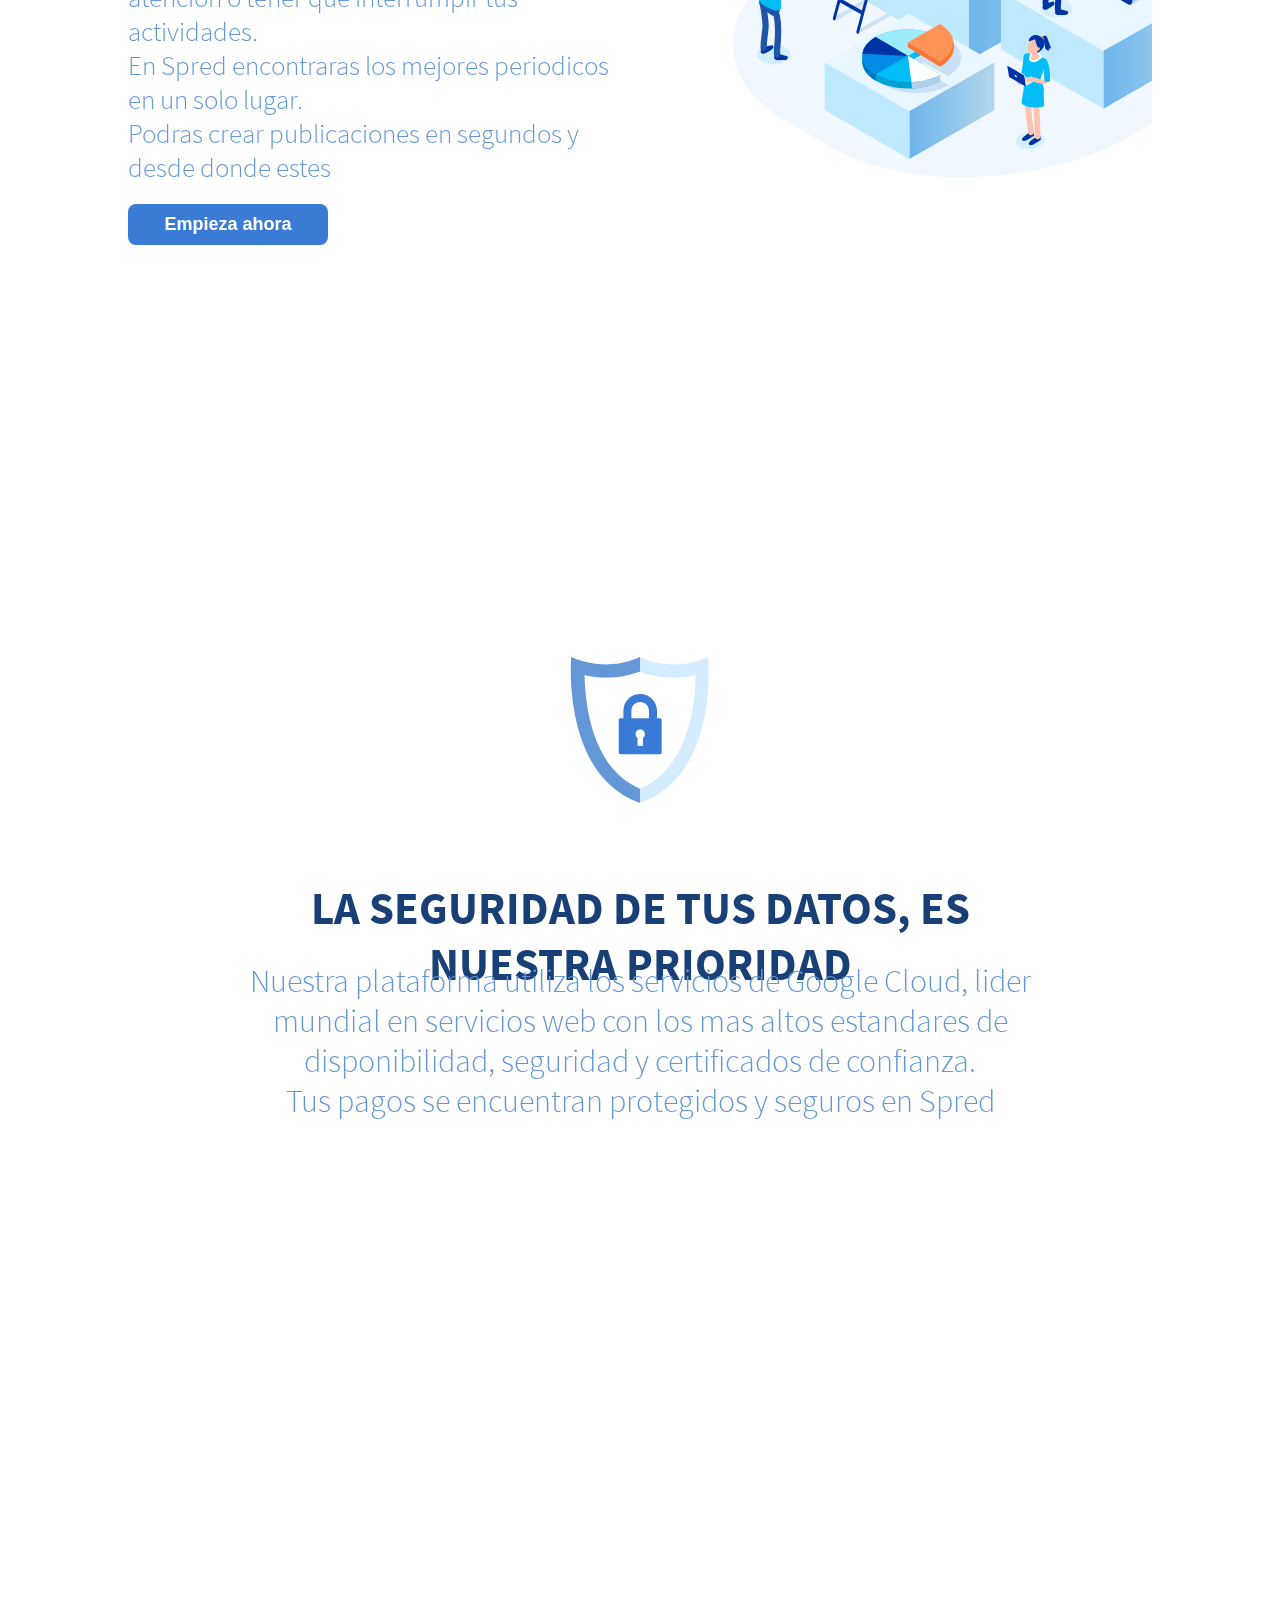
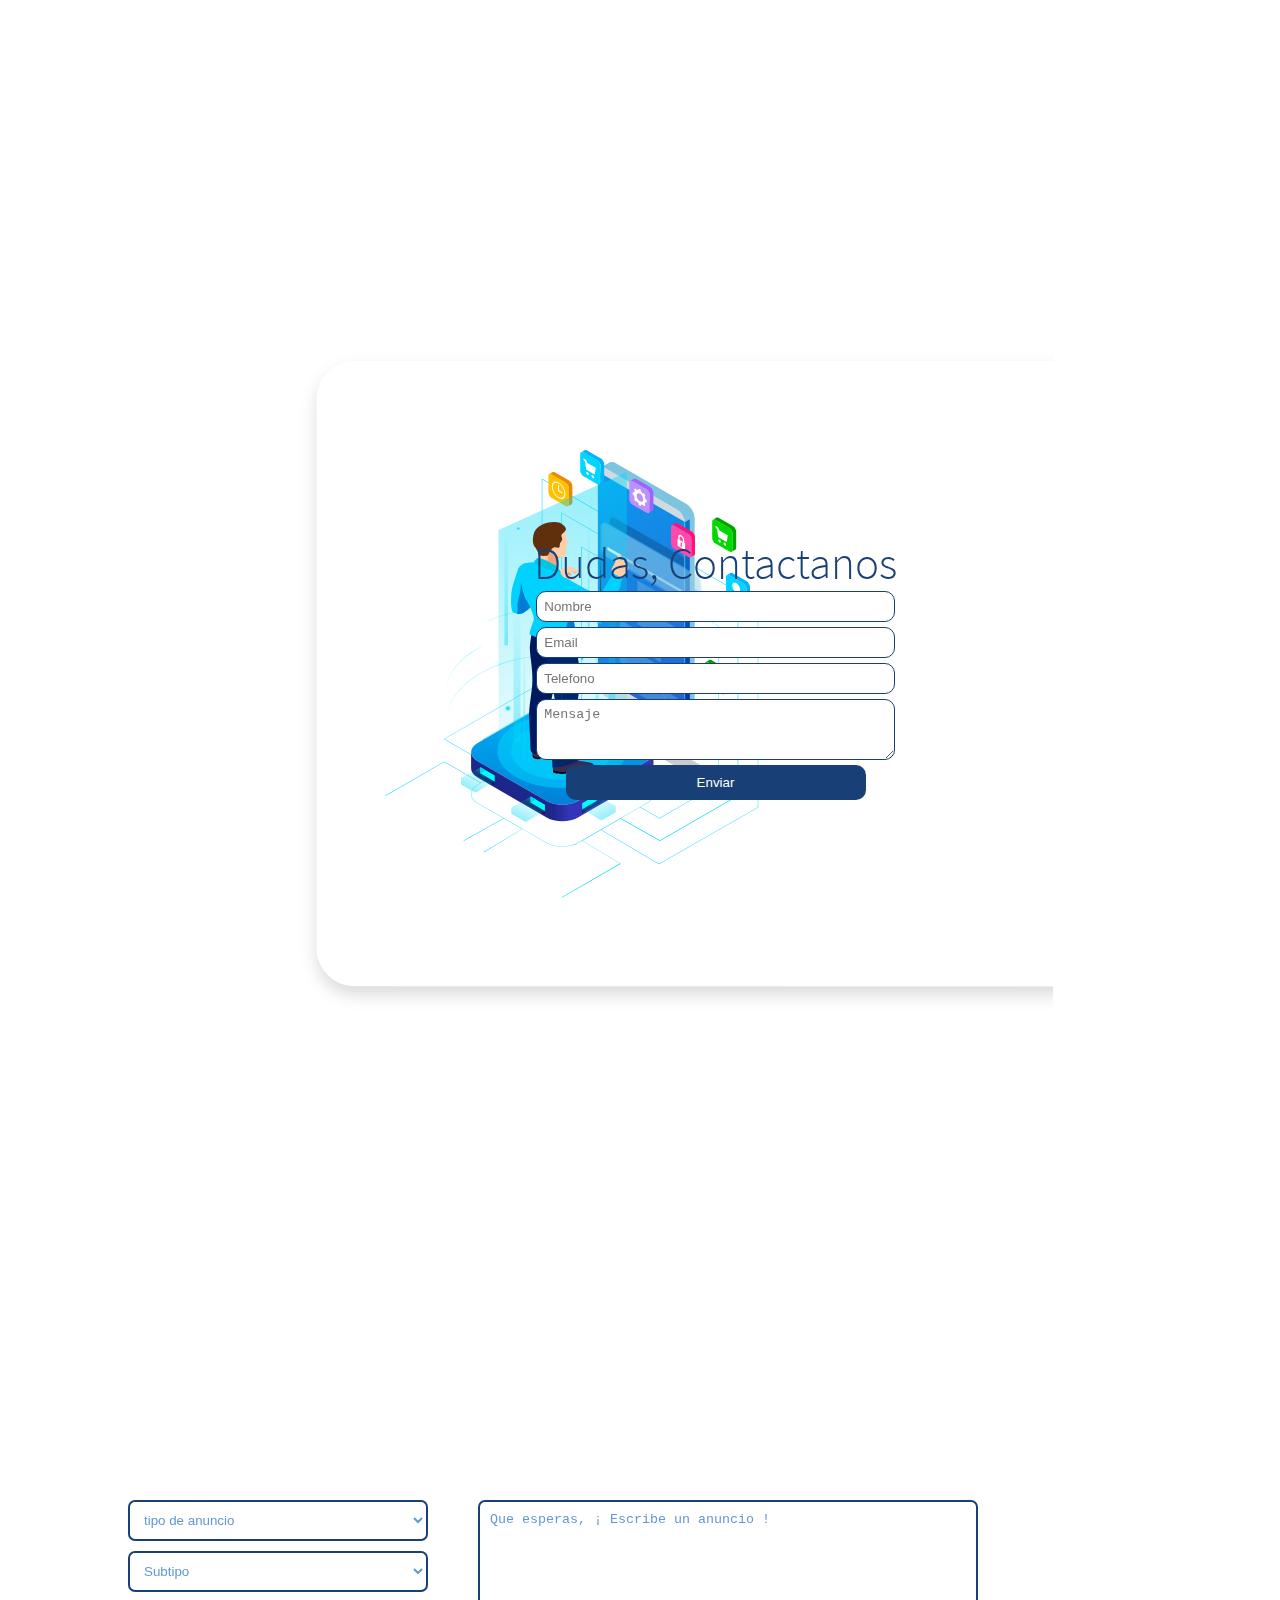
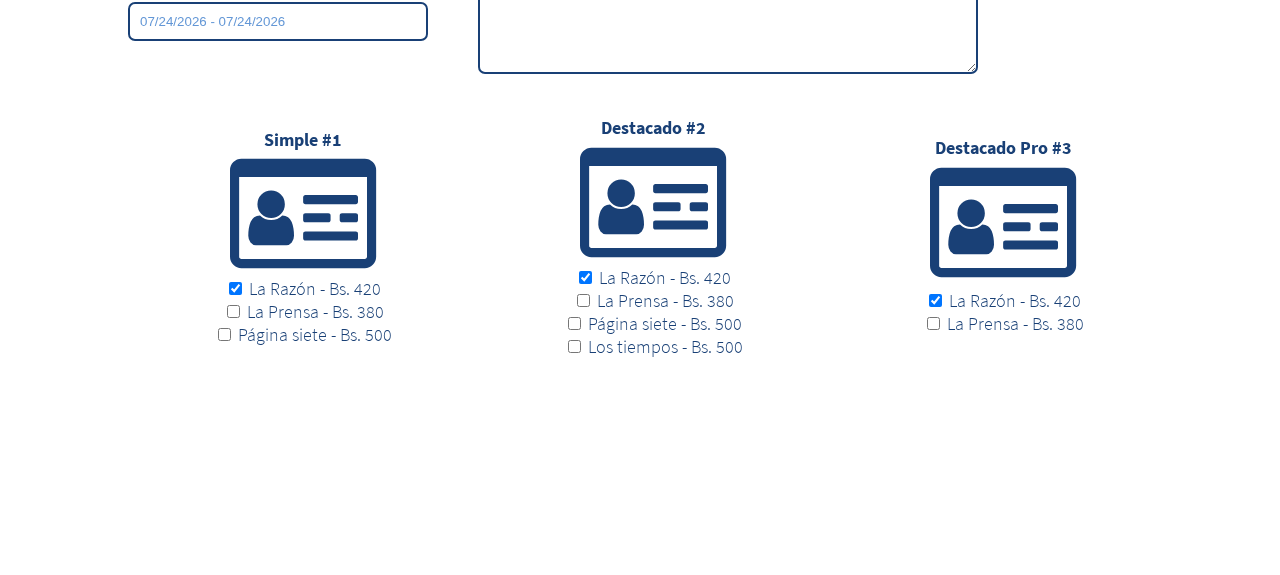
==== commit 248db6fa: "cambios" ====
--- a/index.html
+++ b/index.html
@@ -13,10 +13,10 @@
   <nav class="menuNavegacion">
     <ul>
       <li><a href="/"><i class="fa fa-home" aria-hidden="true"></i></a></li>
-      <li><a href="#slide2" id="clasificados">Clasificados</a></li>
-      <li><a href="#slide3" id="anuncia">Anuncia</a></li>
-      <li><a href="#slide4">¿Cómo funciona?</a></li>
-      <li><a href="#slide5">Contacto</a></li>
+      <li><a href="#slide7" id="clasificados">Clasificados</a></li>
+      <li><a href="#slide2" id="anuncia">Anuncia</a></li>
+      <li><a href="#slide3">¿Cómo funciona?</a></li>
+      <li><a href="#slide4">Contacto</a></li>
       <li><a href=""><i class="fa fa-user-circle" aria-hidden="true"></i>&nbsp;&nbsp;&nbsp;Ignacio</a></li>
     </ul>
   </nav>
@@ -27,10 +27,10 @@
     <section id="menuLateral">
       <ul>
         <li onclick="ocultarMenu()"><a href="/"><i class="fa fa-home" aria-hidden="true"></i></a></li>
-        <li onclick="ocultarMenu()"><a href="#slide2" id="anuncia">Clasificados</a></li>
-        <li onclick="ocultarMenu()"><a href="#slide3" id="anuncia">Anuncia</a></li>
-        <li onclick="ocultarMenu()"><a href="#slide4">¿Cómo funciona?</a></li>
-        <li onclick="ocultarMenu()"><a href="#slide5">Contacto</a></li>
+        <li onclick="ocultarMenu()"><a href="#slide7" id="anuncia">Clasificados</a></li>
+        <li onclick="ocultarMenu()"><a href="#slide2" id="anuncia">Anuncia</a></li>
+        <li onclick="ocultarMenu()"><a href="#slide3">¿Cómo funciona?</a></li>
+        <li onclick="ocultarMenu()"><a href="#slide4">Contacto</a></li>
         <li onclick="ocultarMenu()"><a href=""><i class="fa fa-user-circle" aria-hidden="true"></i>&nbsp;&nbsp;&nbsp;Ignacio</a></li>
       </ul>
     </section>
@@ -168,6 +168,77 @@
       </div>
 		</div>
 		<div class="parallax" id="bg6"></div>
+  </section>
+  
+	<section class="container container--full">
+		<div class="content">
+      <div id="slide7" class="slide">
+        <section class="container">
+          <section class="primeraFila">
+            <section>
+              <select name="opciones" placeholder="tipo de anuncio" id="opciones">
+                <option value="1">tipo de anuncio</option>
+              </select>
+              <select name="subtipo" placeholder="subtipo" id="subtipo">
+                <option value="1">Subtipo</option>
+              </select>
+              <input type="text" name="daterange" class="fechas" value="Calendario" />
+            </section>
+            <section>
+              <textarea name="queEsperas" id="" cols="30" rows="10" placeholder="">Que esperas, ¡ Escribe un anuncio !</textarea>
+            </section>
+          </section>
+          <section class="segundaFila">
+            <section>
+              <section>Simple #1</section>
+              <section><i class="fa fa-id-card-o" aria-hidden="true"></i></section>
+              <section>
+                <div>
+                  <input type="checkbox" id="scales" name="scales" checked> <label for="scales">La Razón - Bs. 420</label>
+                </div>
+                <div>
+                  <input type="checkbox" id="scales" name="scales"> <label for="scales">La Prensa - Bs. 380</label>
+                </div>
+                <div>
+                  <input type="checkbox" id="scales" name="scales"> <label for="scales">Página siete - Bs. 500</label>
+                </div>
+              </section>
+            </section>
+            <section>
+              <section>Destacado #2</section>
+              <section><i class="fa fa-id-card-o" aria-hidden="true"></i></section>
+              <section>
+                <div>
+                  <input type="checkbox" id="scales" name="scales" checked> <label for="scales">La Razón - Bs. 420</label>
+                </div>
+                <div>
+                  <input type="checkbox" id="scales" name="scales"> <label for="scales">La Prensa - Bs. 380</label>
+                </div>
+                <div>
+                  <input type="checkbox" id="scales" name="scales"> <label for="scales">Página siete - Bs. 500</label>
+                </div>
+                <div>
+                  <input type="checkbox" id="scales" name="scales"> <label for="scales">Los tiempos - Bs. 500</label>
+                </div>
+              </section>
+            </section>
+            <section>
+              <section>Destacado Pro #3</section>
+              <section><i class="fa fa-id-card-o" aria-hidden="true"></i></section>
+              <section>
+                <div>
+                  <input type="checkbox" id="scales" name="scales" checked> <label for="scales">La Razón - Bs. 420</label>
+                </div>
+                <div>
+                  <input type="checkbox" id="scales" name="scales"> <label for="scales">La Prensa - Bs. 380</label>
+                </div>
+              </section>
+            </section>
+          </section>
+        </section>
+      </div>
+		</div>
+		<div class="parallax" id="bg7"></div>
 	</section>
 
 
@@ -175,9 +246,18 @@
 <script src="./assets/js/main.js"></script>
 <script src="./assets/js/universal-parallax.min.js"></script>
 <script src="./assets/js/demo.min.js"></script>
+<script type="text/javascript" src="./assets/js/jquery.min.js"></script>
+<script type="text/javascript" src="./assets/js/moment.min.js"></script>
+<script type="text/javascript" src="./assets/js/daterangepicker.min.js"></script>
+<link rel="stylesheet" type="text/css" href="./assets/css/daterangepicker.css" />
 <script type="text/javascript">
   new universalParallax().init({
     speed: 5
   });
+  $(function () {
+      $('input[name="daterange"]').daterangepicker({
+        opens: 'right'
+      });
+    });
 </script>
 </html>--- a/assets/css/main.css
+++ b/assets/css/main.css
@@ -964,6 +964,129 @@
     border-radius: 10px;
     color: #FFF;
   }
+
+  /*************** slide 7 *******************************/
+  #slide7 {
+    display: flex;
+    flex-direction: row;
+    align-items: center;
+    justify-content: center;
+    height: 100vh;
+  }
+  #slide7 .container {
+    display: flex;
+    flex-direction: row;
+    align-items: flex-start;
+    justify-content: center;
+    width: 100%;
+    height: 50vh;
+  }
+  #slide7 .container .primeraFila {
+    display: flex;
+    flex-direction: row;
+    align-items: flex-start;
+    justify-content: flex-start;
+    width: 100%;
+    height: 25vh;
+  }
+  #slide7 .container .primeraFila section:first-child {
+    width: 310px;
+    display: flex;
+    flex-direction: column;
+    align-items: flex-start;
+    justify-content: flex-start;
+    margin-right: 40px;
+  }
+  #slide7 .container .primeraFila section:first-child select, #slide7 .container .primeraFila section:first-child .fechas {
+    padding: 10px;
+    outline: none;
+    border: 2px solid #194076;
+    background: #FFF;
+    border-radius: 7px;
+    width: 300px;
+    margin-bottom: 10px;
+    color: #6397D6;
+  }
+  #slide7 .container .primeraFila section:last-child {
+    width: 600px;
+  }
+  #slide7 .container .primeraFila section:last-child textarea {
+    padding: 10px;
+    outline: none;
+    border: 2px solid #194076;
+    background: #FFF;
+    border-radius: 7px;
+    width: 500px;
+    color: #6397D6;
+  }
+  #slide7 .container .segundaFila {
+    width: 100%;
+    color: #6397D6;
+    display: flex;
+    flex-direction: row;
+    align-items: flex-start;
+    justify-content: flex-start;
+  }
+  #slide7 .container .segundaFila section {
+    width: 350px;
+    display: flex;
+    flex-direction: column;
+    align-items: center;
+    justify-content: center;
+  }
+  #slide7 .container .segundaFila section:nth-child(1) {
+    height: 200px;
+  }
+  #slide7 .container .segundaFila section:nth-child(1) section:nth-child(1) {
+    height: 20px;
+    max-height: 20px;
+    color: #194076;
+    font-weight: 600;
+  }
+  #slide7 .container .segundaFila section:nth-child(1) section:nth-child(2) i {
+    font-size: 8rem;
+    color: #194076;
+  }
+  #slide7 .container .segundaFila section:nth-child(1) section:nth-child(3) {
+    color: #194076;
+    font-weight: 400;
+  }
+  #slide7 .container .segundaFila section:nth-child(2) {
+    height: 200px;
+  }
+  #slide7 .container .segundaFila section:nth-child(2) section:nth-child(1) {
+    height: 20px;
+    max-height: 20px;
+    color: #194076;
+    font-weight: 600;
+  }
+  #slide7 .container .segundaFila section:nth-child(2) section:nth-child(2) i {
+    font-size: 8rem;
+    color: #194076;
+  }
+  #slide7 .container .segundaFila section:nth-child(2) section:nth-child(3) {
+    color: #194076;
+    font-weight: 400;
+  }
+  #slide7 .container .segundaFila section:nth-child(3) {
+    height: 200px;
+  }
+  #slide7 .container .segundaFila section:nth-child(3) section:nth-child(1) {
+    height: 20px;
+    max-height: 20px;
+    color: #194076;
+    font-weight: 600;
+  }
+  #slide7 .container .segundaFila section:nth-child(3) section:nth-child(2) i {
+    font-size: 8rem;
+    color: #194076;
+  }
+  #slide7 .container .segundaFila section:nth-child(3) section:nth-child(3) {
+    color: #194076;
+    font-weight: 400;
+  }
+
+  /*********************** fin slide  ********************/
 }
 /********************** FIN ******************************/
 /******************* MENU NAVEGACION ******************/
--- a/assets/css/parallax.css
+++ b/assets/css/parallax.css
@@ -80,6 +80,11 @@
 	background-image: url("../img/fondoDos.svg");
 }
 
+#bg7 {
+	transform: translateX(-1);
+	background-image: url("../img/fondoTres.svg");
+}
+
 .show-on-mobile--inline {
 	display: none;
 }
--- a/assets/css/daterangepicker.css
+++ b/assets/css/daterangepicker.css
@@ -0,0 +1,410 @@
+.daterangepicker {
+  position: absolute;
+  color: inherit;
+  background-color: #fff;
+  border-radius: 4px;
+  border: 1px solid #ddd;
+  width: 278px;
+  max-width: none;
+  padding: 0;
+  margin-top: 7px;
+  top: 100px;
+  left: 20px;
+  z-index: 3001;
+  display: none;
+  font-family: arial;
+  font-size: 15px;
+  line-height: 1em;
+}
+
+.daterangepicker:before, .daterangepicker:after {
+  position: absolute;
+  display: inline-block;
+  border-bottom-color: rgba(0, 0, 0, 0.2);
+  content: '';
+}
+
+.daterangepicker:before {
+  top: -7px;
+  border-right: 7px solid transparent;
+  border-left: 7px solid transparent;
+  border-bottom: 7px solid #ccc;
+}
+
+.daterangepicker:after {
+  top: -6px;
+  border-right: 6px solid transparent;
+  border-bottom: 6px solid #fff;
+  border-left: 6px solid transparent;
+}
+
+.daterangepicker.opensleft:before {
+  right: 9px;
+}
+
+.daterangepicker.opensleft:after {
+  right: 10px;
+}
+
+.daterangepicker.openscenter:before {
+  left: 0;
+  right: 0;
+  width: 0;
+  margin-left: auto;
+  margin-right: auto;
+}
+
+.daterangepicker.openscenter:after {
+  left: 0;
+  right: 0;
+  width: 0;
+  margin-left: auto;
+  margin-right: auto;
+}
+
+.daterangepicker.opensright:before {
+  left: 9px;
+}
+
+.daterangepicker.opensright:after {
+  left: 10px;
+}
+
+.daterangepicker.drop-up {
+  margin-top: -7px;
+}
+
+.daterangepicker.drop-up:before {
+  top: initial;
+  bottom: -7px;
+  border-bottom: initial;
+  border-top: 7px solid #ccc;
+}
+
+.daterangepicker.drop-up:after {
+  top: initial;
+  bottom: -6px;
+  border-bottom: initial;
+  border-top: 6px solid #fff;
+}
+
+.daterangepicker.single .daterangepicker .ranges, .daterangepicker.single .drp-calendar {
+  float: none;
+}
+
+.daterangepicker.single .drp-selected {
+  display: none;
+}
+
+.daterangepicker.show-calendar .drp-calendar {
+  display: block;
+}
+
+.daterangepicker.show-calendar .drp-buttons {
+  display: block;
+}
+
+.daterangepicker.auto-apply .drp-buttons {
+  display: none;
+}
+
+.daterangepicker .drp-calendar {
+  display: none;
+  max-width: 270px;
+}
+
+.daterangepicker .drp-calendar.left {
+  padding: 8px 0 8px 8px;
+}
+
+.daterangepicker .drp-calendar.right {
+  padding: 8px;
+}
+
+.daterangepicker .drp-calendar.single .calendar-table {
+  border: none;
+}
+
+.daterangepicker .calendar-table .next span, .daterangepicker .calendar-table .prev span {
+  color: #fff;
+  border: solid black;
+  border-width: 0 2px 2px 0;
+  border-radius: 0;
+  display: inline-block;
+  padding: 3px;
+}
+
+.daterangepicker .calendar-table .next span {
+  transform: rotate(-45deg);
+  -webkit-transform: rotate(-45deg);
+}
+
+.daterangepicker .calendar-table .prev span {
+  transform: rotate(135deg);
+  -webkit-transform: rotate(135deg);
+}
+
+.daterangepicker .calendar-table th, .daterangepicker .calendar-table td {
+  white-space: nowrap;
+  text-align: center;
+  vertical-align: middle;
+  min-width: 32px;
+  width: 32px;
+  height: 24px;
+  line-height: 24px;
+  font-size: 12px;
+  border-radius: 4px;
+  border: 1px solid transparent;
+  white-space: nowrap;
+  cursor: pointer;
+}
+
+.daterangepicker .calendar-table {
+  border: 1px solid #fff;
+  border-radius: 4px;
+  background-color: #fff;
+}
+
+.daterangepicker .calendar-table table {
+  width: 100%;
+  margin: 0;
+  border-spacing: 0;
+  border-collapse: collapse;
+}
+
+.daterangepicker td.available:hover, .daterangepicker th.available:hover {
+  background-color: #eee;
+  border-color: transparent;
+  color: inherit;
+}
+
+.daterangepicker td.week, .daterangepicker th.week {
+  font-size: 80%;
+  color: #ccc;
+}
+
+.daterangepicker td.off, .daterangepicker td.off.in-range, .daterangepicker td.off.start-date, .daterangepicker td.off.end-date {
+  background-color: #fff;
+  border-color: transparent;
+  color: #999;
+}
+
+.daterangepicker td.in-range {
+  background-color: #ebf4f8;
+  border-color: transparent;
+  color: #000;
+  border-radius: 0;
+}
+
+.daterangepicker td.start-date {
+  border-radius: 4px 0 0 4px;
+}
+
+.daterangepicker td.end-date {
+  border-radius: 0 4px 4px 0;
+}
+
+.daterangepicker td.start-date.end-date {
+  border-radius: 4px;
+}
+
+.daterangepicker td.active, .daterangepicker td.active:hover {
+  background-color: #357ebd;
+  border-color: transparent;
+  color: #fff;
+}
+
+.daterangepicker th.month {
+  width: auto;
+}
+
+.daterangepicker td.disabled, .daterangepicker option.disabled {
+  color: #999;
+  cursor: not-allowed;
+  text-decoration: line-through;
+}
+
+.daterangepicker select.monthselect, .daterangepicker select.yearselect {
+  font-size: 12px;
+  padding: 1px;
+  height: auto;
+  margin: 0;
+  cursor: default;
+}
+
+.daterangepicker select.monthselect {
+  margin-right: 2%;
+  width: 56%;
+}
+
+.daterangepicker select.yearselect {
+  width: 40%;
+}
+
+.daterangepicker select.hourselect, .daterangepicker select.minuteselect, .daterangepicker select.secondselect, .daterangepicker select.ampmselect {
+  width: 50px;
+  margin: 0 auto;
+  background: #eee;
+  border: 1px solid #eee;
+  padding: 2px;
+  outline: 0;
+  font-size: 12px;
+}
+
+.daterangepicker .calendar-time {
+  text-align: center;
+  margin: 4px auto 0 auto;
+  line-height: 30px;
+  position: relative;
+}
+
+.daterangepicker .calendar-time select.disabled {
+  color: #ccc;
+  cursor: not-allowed;
+}
+
+.daterangepicker .drp-buttons {
+  clear: both;
+  text-align: right;
+  padding: 8px;
+  border-top: 1px solid #ddd;
+  display: none;
+  line-height: 12px;
+  vertical-align: middle;
+}
+
+.daterangepicker .drp-selected {
+  display: inline-block;
+  font-size: 12px;
+  padding-right: 8px;
+}
+
+.daterangepicker .drp-buttons .btn {
+  margin-left: 8px;
+  font-size: 12px;
+  font-weight: bold;
+  padding: 4px 8px;
+}
+
+.daterangepicker.show-ranges.single.rtl .drp-calendar.left {
+  border-right: 1px solid #ddd;
+}
+
+.daterangepicker.show-ranges.single.ltr .drp-calendar.left {
+  border-left: 1px solid #ddd;
+}
+
+.daterangepicker.show-ranges.rtl .drp-calendar.right {
+  border-right: 1px solid #ddd;
+}
+
+.daterangepicker.show-ranges.ltr .drp-calendar.left {
+  border-left: 1px solid #ddd;
+}
+
+.daterangepicker .ranges {
+  float: none;
+  text-align: left;
+  margin: 0;
+}
+
+.daterangepicker.show-calendar .ranges {
+  margin-top: 8px;
+}
+
+.daterangepicker .ranges ul {
+  list-style: none;
+  margin: 0 auto;
+  padding: 0;
+  width: 100%;
+}
+
+.daterangepicker .ranges li {
+  font-size: 12px;
+  padding: 8px 12px;
+  cursor: pointer;
+}
+
+.daterangepicker .ranges li:hover {
+  background-color: #eee;
+}
+
+.daterangepicker .ranges li.active {
+  background-color: #08c;
+  color: #fff;
+}
+
+/*  Larger Screen Styling */
+@media (min-width: 564px) {
+  .daterangepicker {
+    width: auto;
+  }
+
+  .daterangepicker .ranges ul {
+    width: 140px;
+  }
+
+  .daterangepicker.single .ranges ul {
+    width: 100%;
+  }
+
+  .daterangepicker.single .drp-calendar.left {
+    clear: none;
+  }
+
+  .daterangepicker.single .ranges, .daterangepicker.single .drp-calendar {
+    float: left;
+  }
+
+  .daterangepicker {
+    direction: ltr;
+    text-align: left;
+  }
+
+  .daterangepicker .drp-calendar.left {
+    clear: left;
+    margin-right: 0;
+  }
+
+  .daterangepicker .drp-calendar.left .calendar-table {
+    border-right: none;
+    border-top-right-radius: 0;
+    border-bottom-right-radius: 0;
+  }
+
+  .daterangepicker .drp-calendar.right {
+    margin-left: 0;
+  }
+
+  .daterangepicker .drp-calendar.right .calendar-table {
+    border-left: none;
+    border-top-left-radius: 0;
+    border-bottom-left-radius: 0;
+  }
+
+  .daterangepicker .drp-calendar.left .calendar-table {
+    padding-right: 8px;
+  }
+
+  .daterangepicker .ranges, .daterangepicker .drp-calendar {
+    float: left;
+  }
+}
+
+@media (min-width: 730px) {
+  .daterangepicker .ranges {
+    width: auto;
+  }
+
+  .daterangepicker .ranges {
+    float: left;
+  }
+
+  .daterangepicker.rtl .ranges {
+    float: right;
+  }
+
+  .daterangepicker .drp-calendar.left {
+    clear: none !important;
+  }
+}
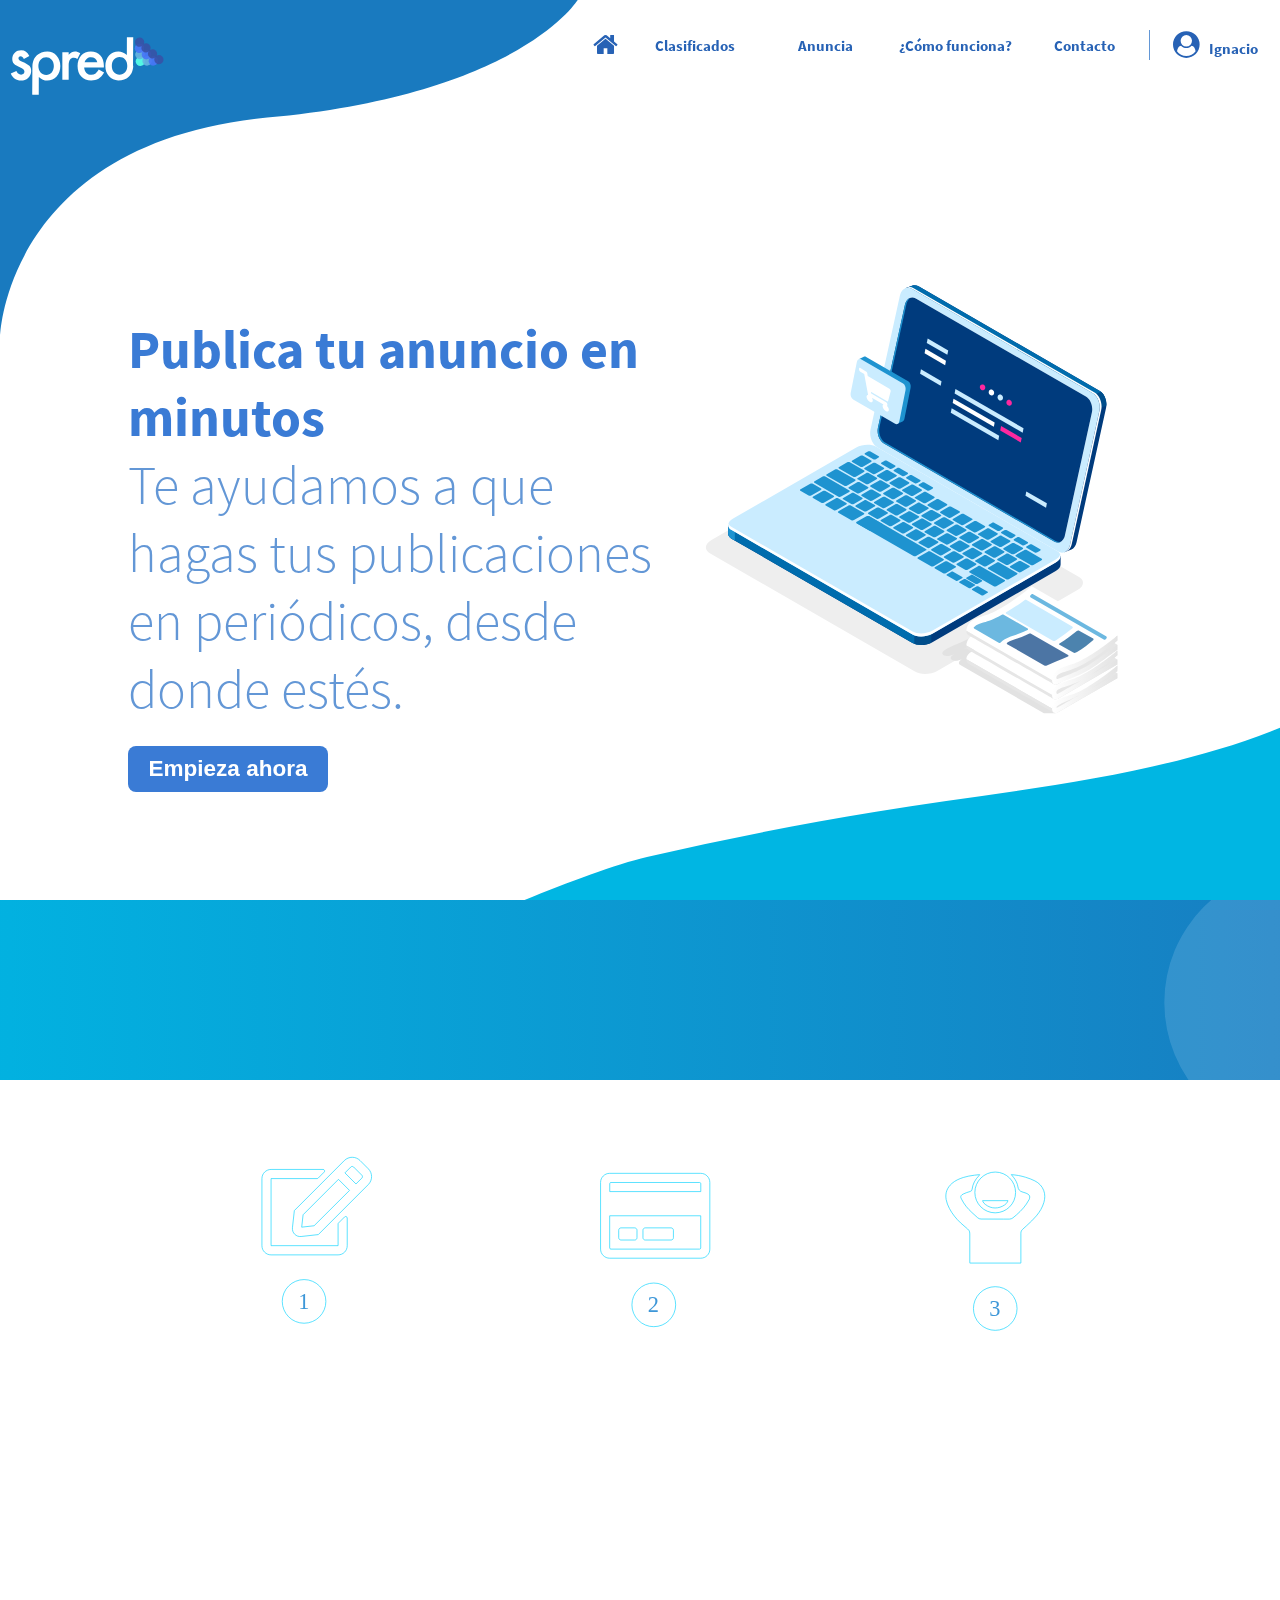
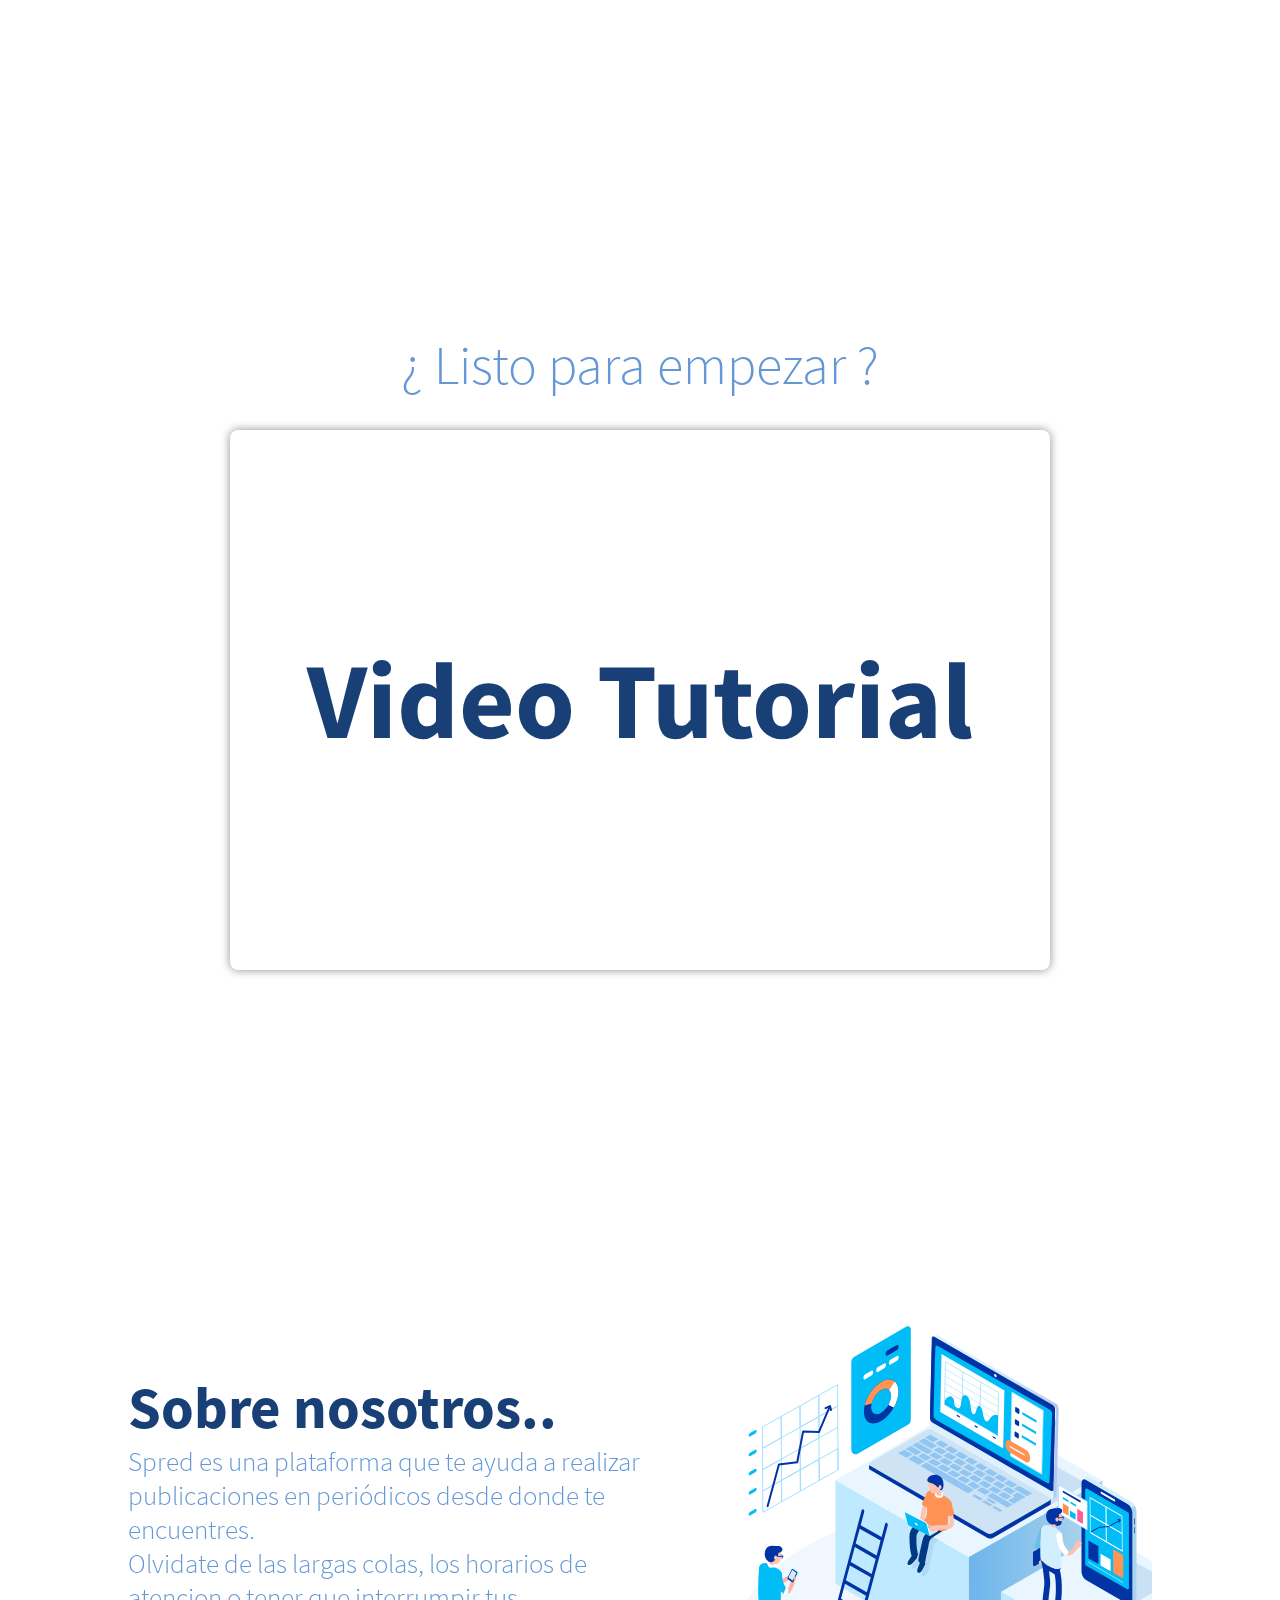
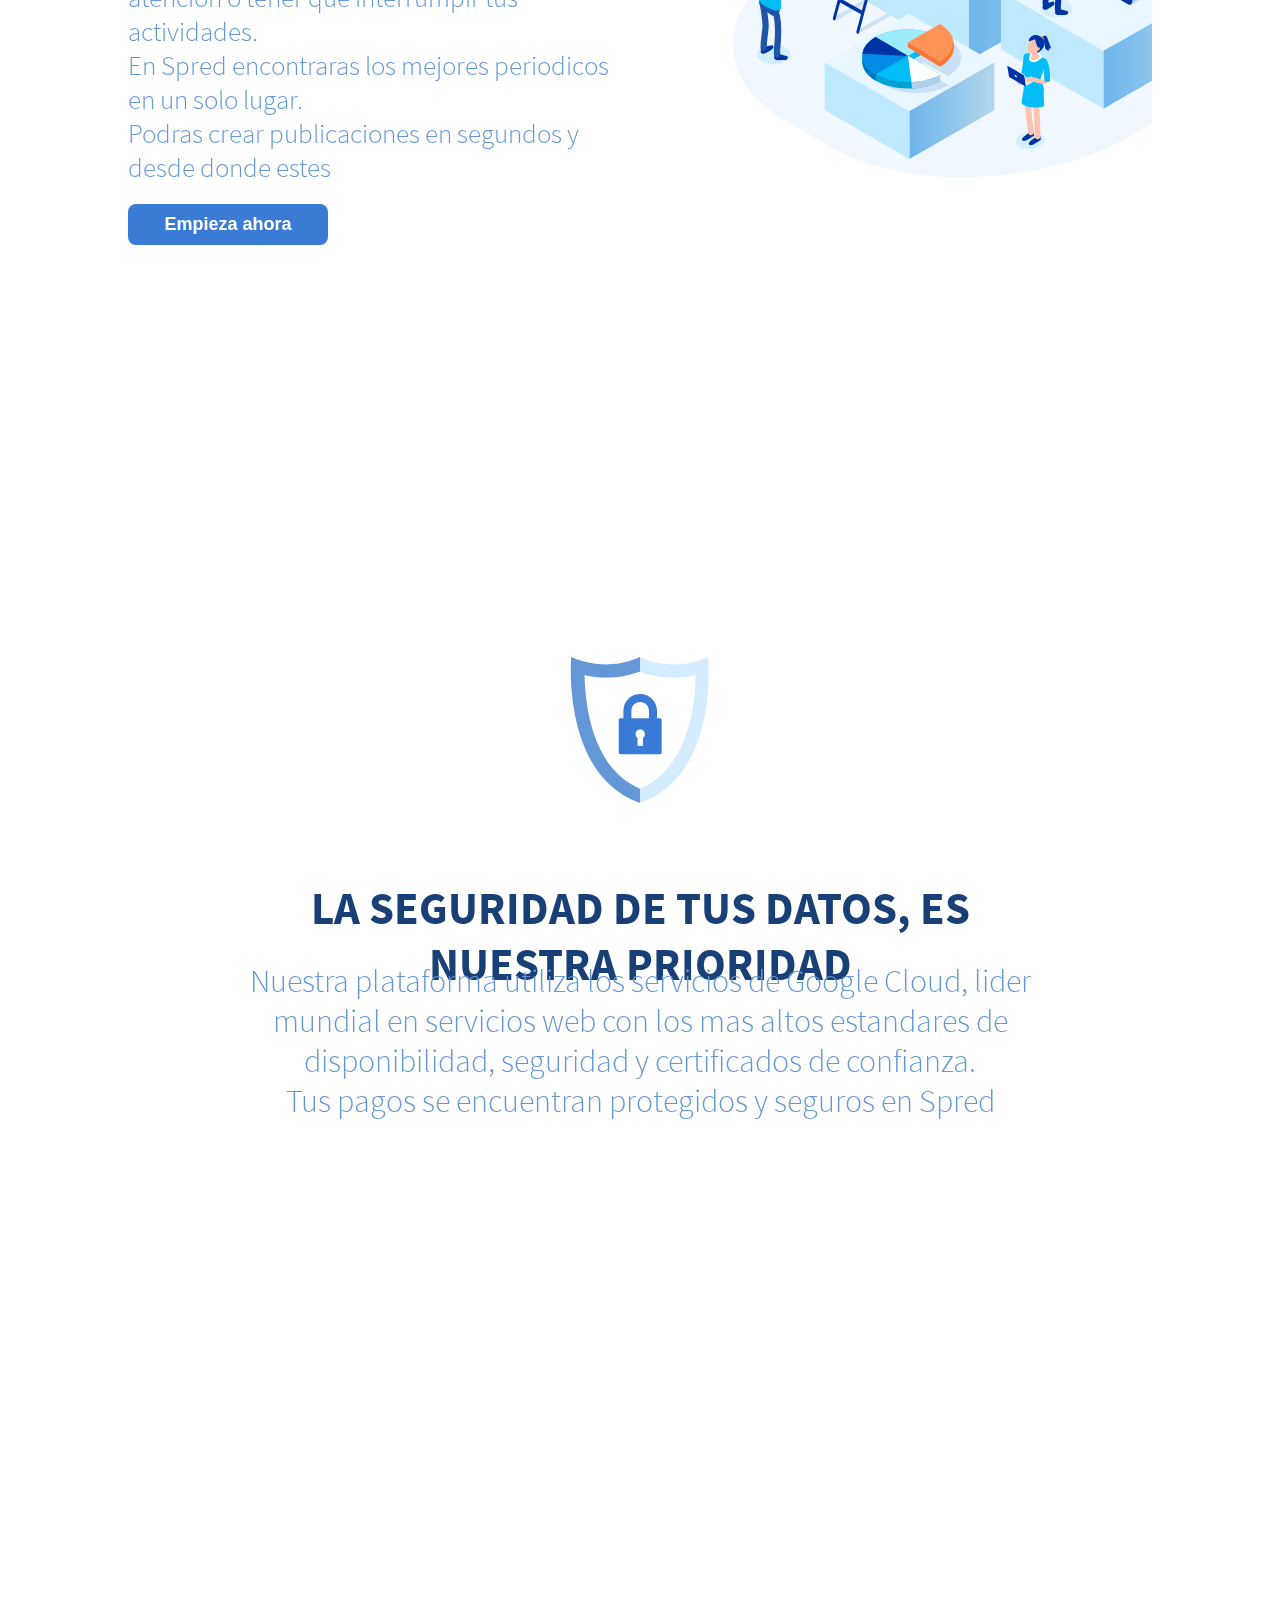
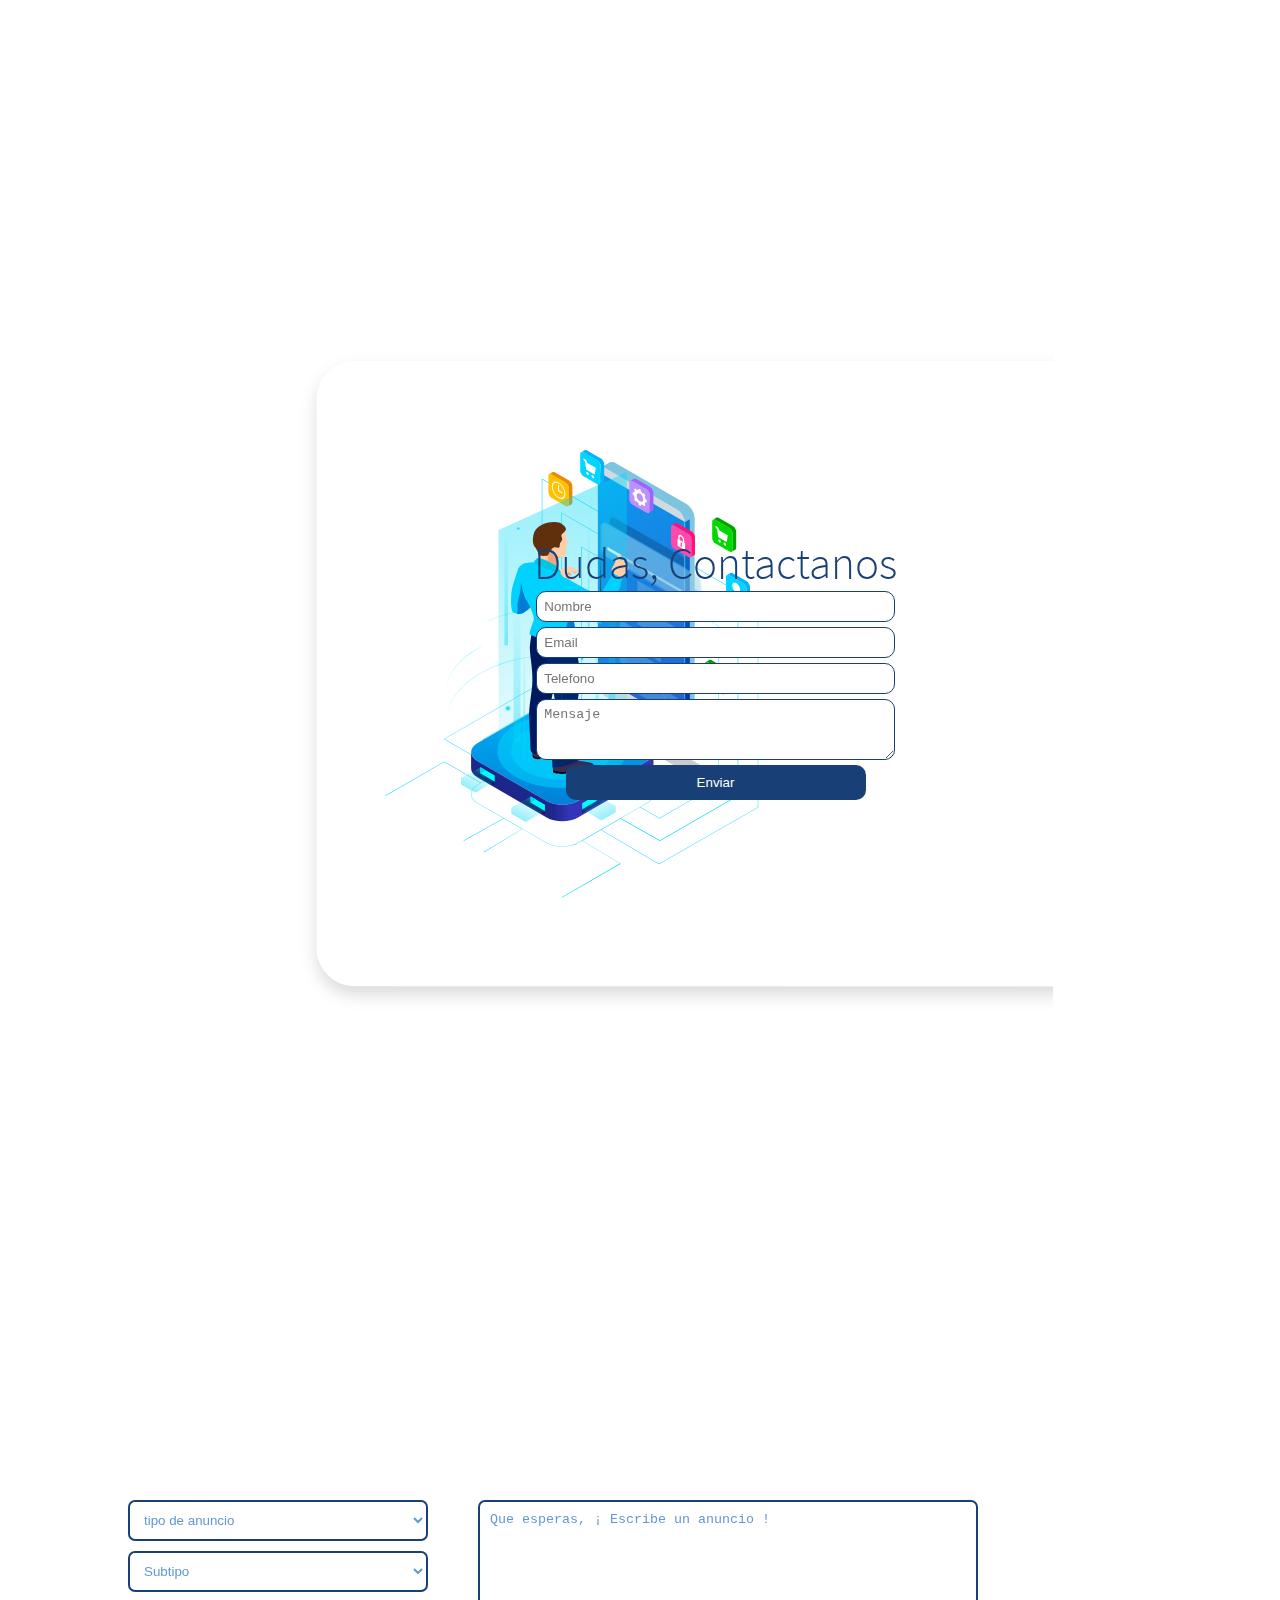
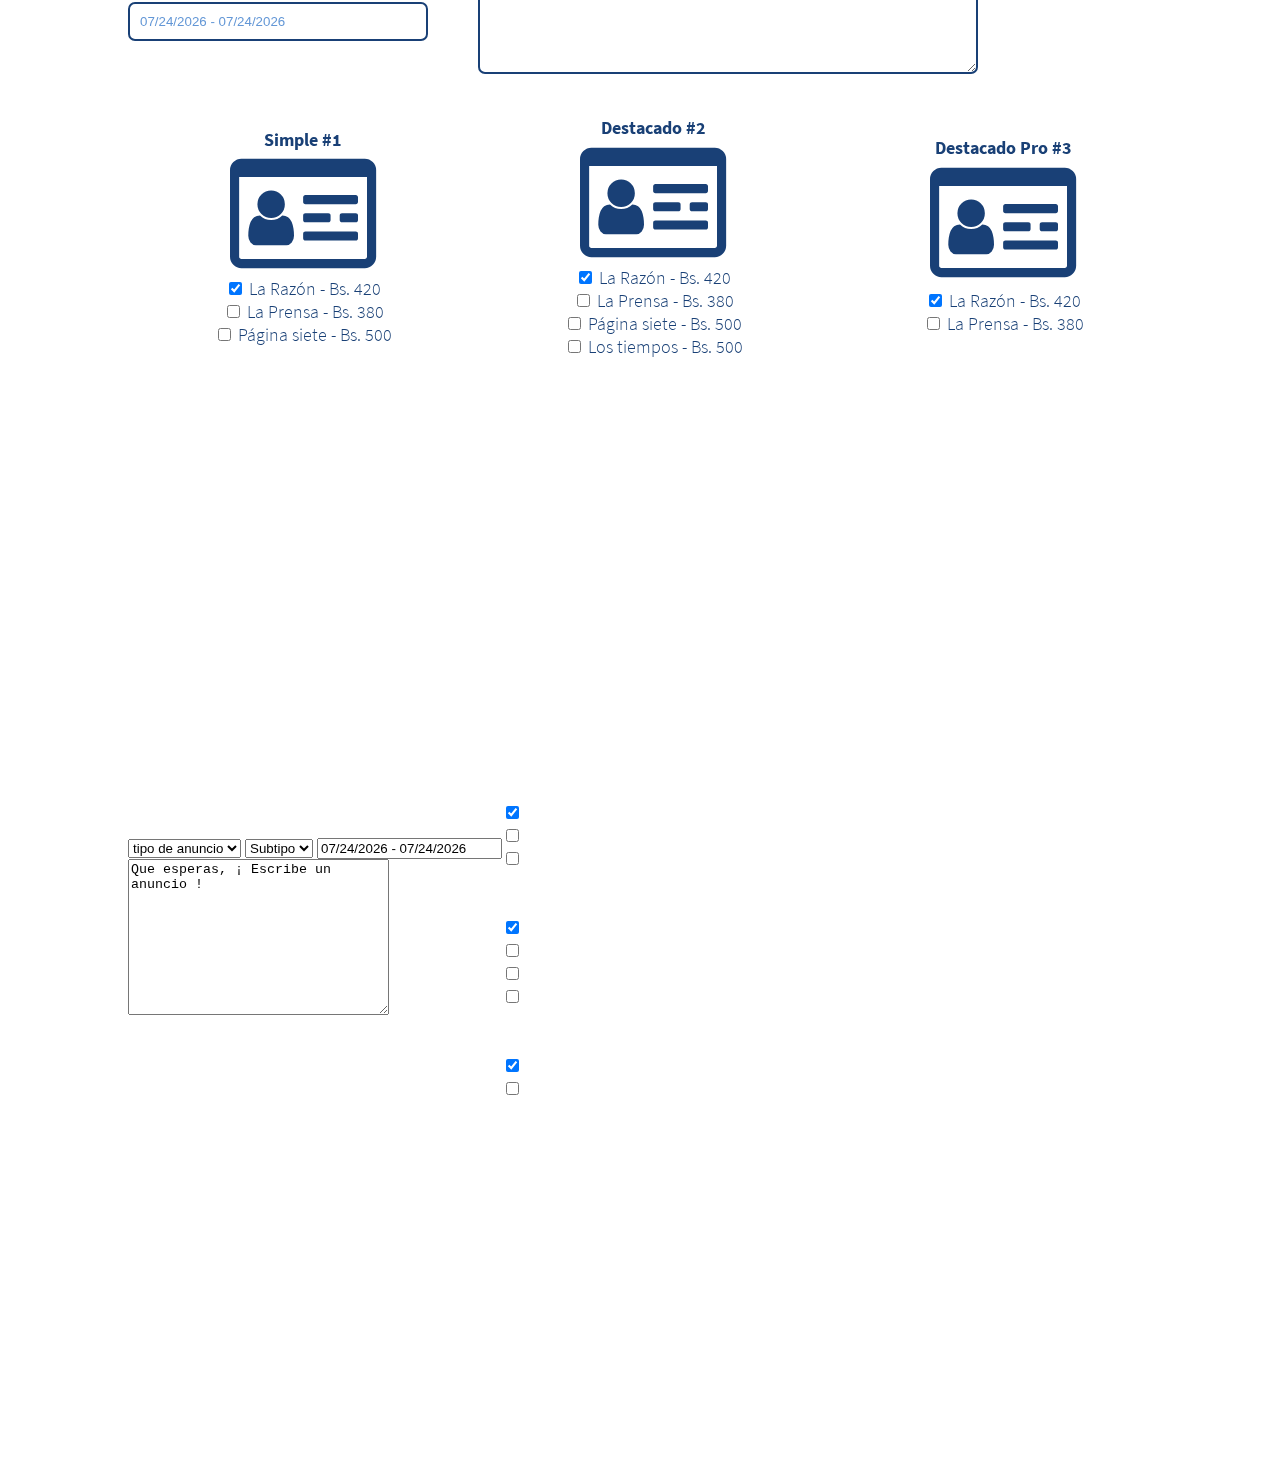
==== commit 80d28cec: "cambios" ====
--- a/index.html
+++ b/index.html
@@ -10,11 +10,11 @@
   <title>:: Spred ::</title>
 </head>
 <body>  
-  <nav class="menuNavegacion">
+  <nav class="menuNavegacion" id="menuNavegacion">
     <ul>
       <li><a href="/"><i class="fa fa-home" aria-hidden="true"></i></a></li>
       <li><a href="#slide7" id="clasificados">Clasificados</a></li>
-      <li><a href="#slide2" id="anuncia">Anuncia</a></li>
+      <li><a href="#slide8" id="anuncia">Anuncia</a></li>
       <li><a href="#slide3">¿Cómo funciona?</a></li>
       <li><a href="#slide4">Contacto</a></li>
       <li><a href=""><i class="fa fa-user-circle" aria-hidden="true"></i>&nbsp;&nbsp;&nbsp;Ignacio</a></li>
@@ -28,7 +28,7 @@
       <ul>
         <li onclick="ocultarMenu()"><a href="/"><i class="fa fa-home" aria-hidden="true"></i></a></li>
         <li onclick="ocultarMenu()"><a href="#slide7" id="anuncia">Clasificados</a></li>
-        <li onclick="ocultarMenu()"><a href="#slide2" id="anuncia">Anuncia</a></li>
+        <li onclick="ocultarMenu()"><a href="#slide8" id="anuncia">Anuncia</a></li>
         <li onclick="ocultarMenu()"><a href="#slide3">¿Cómo funciona?</a></li>
         <li onclick="ocultarMenu()"><a href="#slide4">Contacto</a></li>
         <li onclick="ocultarMenu()"><a href=""><i class="fa fa-user-circle" aria-hidden="true"></i>&nbsp;&nbsp;&nbsp;Ignacio</a></li>
@@ -239,6 +239,78 @@
       </div>
 		</div>
 		<div class="parallax" id="bg7"></div>
+  </section>
+  
+
+	<section class="container container--full">
+		<div class="content">
+      <div id="slide8" class="slide">
+        <section class="container">
+          <section class="primeraFila">
+            <section>
+              <select name="opciones" placeholder="tipo de anuncio" id="opciones">
+                <option value="1">tipo de anuncio</option>
+              </select>
+              <select name="subtipo" placeholder="subtipo" id="subtipo">
+                <option value="1">Subtipo</option>
+              </select>
+              <input type="text" name="daterange" class="fechas" value="Calendario" />
+            </section>
+            <section>
+              <textarea name="queEsperas" id="" cols="30" rows="10" placeholder="">Que esperas, ¡ Escribe un anuncio !</textarea>
+            </section>
+          </section>
+          <section class="segundaFila">
+            <section>
+              <section>Simple #1</section>
+              <section><i class="fa fa-id-card-o" aria-hidden="true"></i></section>
+              <section>
+                <div>
+                  <input type="checkbox" id="scales" name="scales" checked> <label for="scales">La Razón - Bs. 420</label>
+                </div>
+                <div>
+                  <input type="checkbox" id="scales" name="scales"> <label for="scales">La Prensa - Bs. 380</label>
+                </div>
+                <div>
+                  <input type="checkbox" id="scales" name="scales"> <label for="scales">Página siete - Bs. 500</label>
+                </div>
+              </section>
+            </section>
+            <section>
+              <section>Destacado #2</section>
+              <section><i class="fa fa-id-card-o" aria-hidden="true"></i></section>
+              <section>
+                <div>
+                  <input type="checkbox" id="scales" name="scales" checked> <label for="scales">La Razón - Bs. 420</label>
+                </div>
+                <div>
+                  <input type="checkbox" id="scales" name="scales"> <label for="scales">La Prensa - Bs. 380</label>
+                </div>
+                <div>
+                  <input type="checkbox" id="scales" name="scales"> <label for="scales">Página siete - Bs. 500</label>
+                </div>
+                <div>
+                  <input type="checkbox" id="scales" name="scales"> <label for="scales">Los tiempos - Bs. 500</label>
+                </div>
+              </section>
+            </section>
+            <section>
+              <section>Destacado Pro #3</section>
+              <section><i class="fa fa-id-card-o" aria-hidden="true"></i></section>
+              <section>
+                <div>
+                  <input type="checkbox" id="scales" name="scales" checked> <label for="scales">La Razón - Bs. 420</label>
+                </div>
+                <div>
+                  <input type="checkbox" id="scales" name="scales"> <label for="scales">La Prensa - Bs. 380</label>
+                </div>
+              </section>
+            </section>
+          </section>
+        </section>
+      </div>
+		</div>
+		<div class="parallax" id="bg8"></div>
 	</section>
 
 
@@ -259,5 +331,16 @@
         opens: 'right'
       });
     });
+
+    $(document).scroll(function () {
+        var element = document.getElementById('menuNavegacion');
+        if (window.scrollY > window.innerHeight) {
+          $('#menuNavegacion').addClass('backgroundBlue');
+          $('#menuNavegacion').removeClass('backgroundTransparente');
+        } else {
+          $('#menuNavegacion').removeClass('backgroundBlue');
+          $('#menuNavegacion').addClass('backgroundTransparente');
+        }
+      });
 </script>
 </html>--- a/assets/css/main.css
+++ b/assets/css/main.css
@@ -1090,5 +1090,24 @@
 }
 /********************** FIN ******************************/
 /******************* MENU NAVEGACION ******************/
+.backgroundBlue {
+  background-color: #FFF;
+  -webkit-transition: background-color 1000ms linear;
+  -ms-transition: background-color 1000ms linear;
+  transition: background-color 1000ms linear;
+}
+.backgroundBlue ul li a {
+  color: #3A7BD5 !important;
+}
+
+.backgroundTransparente {
+  background-color: transparent;
+  -webkit-transition: background-color 1000ms linear;
+  -ms-transition: background-color 1000ms linear;
+  transition: background-color 1000ms linear;
+}
+.backgroundTransparente ul li a {
+  color: #3A7BD5 !important;
+}
 
 /*# sourceMappingURL=main.css.map */
--- a/assets/css/parallax.css
+++ b/assets/css/parallax.css
@@ -85,6 +85,11 @@
 	background-image: url("../img/fondoTres.svg");
 }
 
+#bg8 {
+	transform: translateX(-1);
+	background-image: url("../img/fondoTres.svg");
+}
+
 .show-on-mobile--inline {
 	display: none;
 }
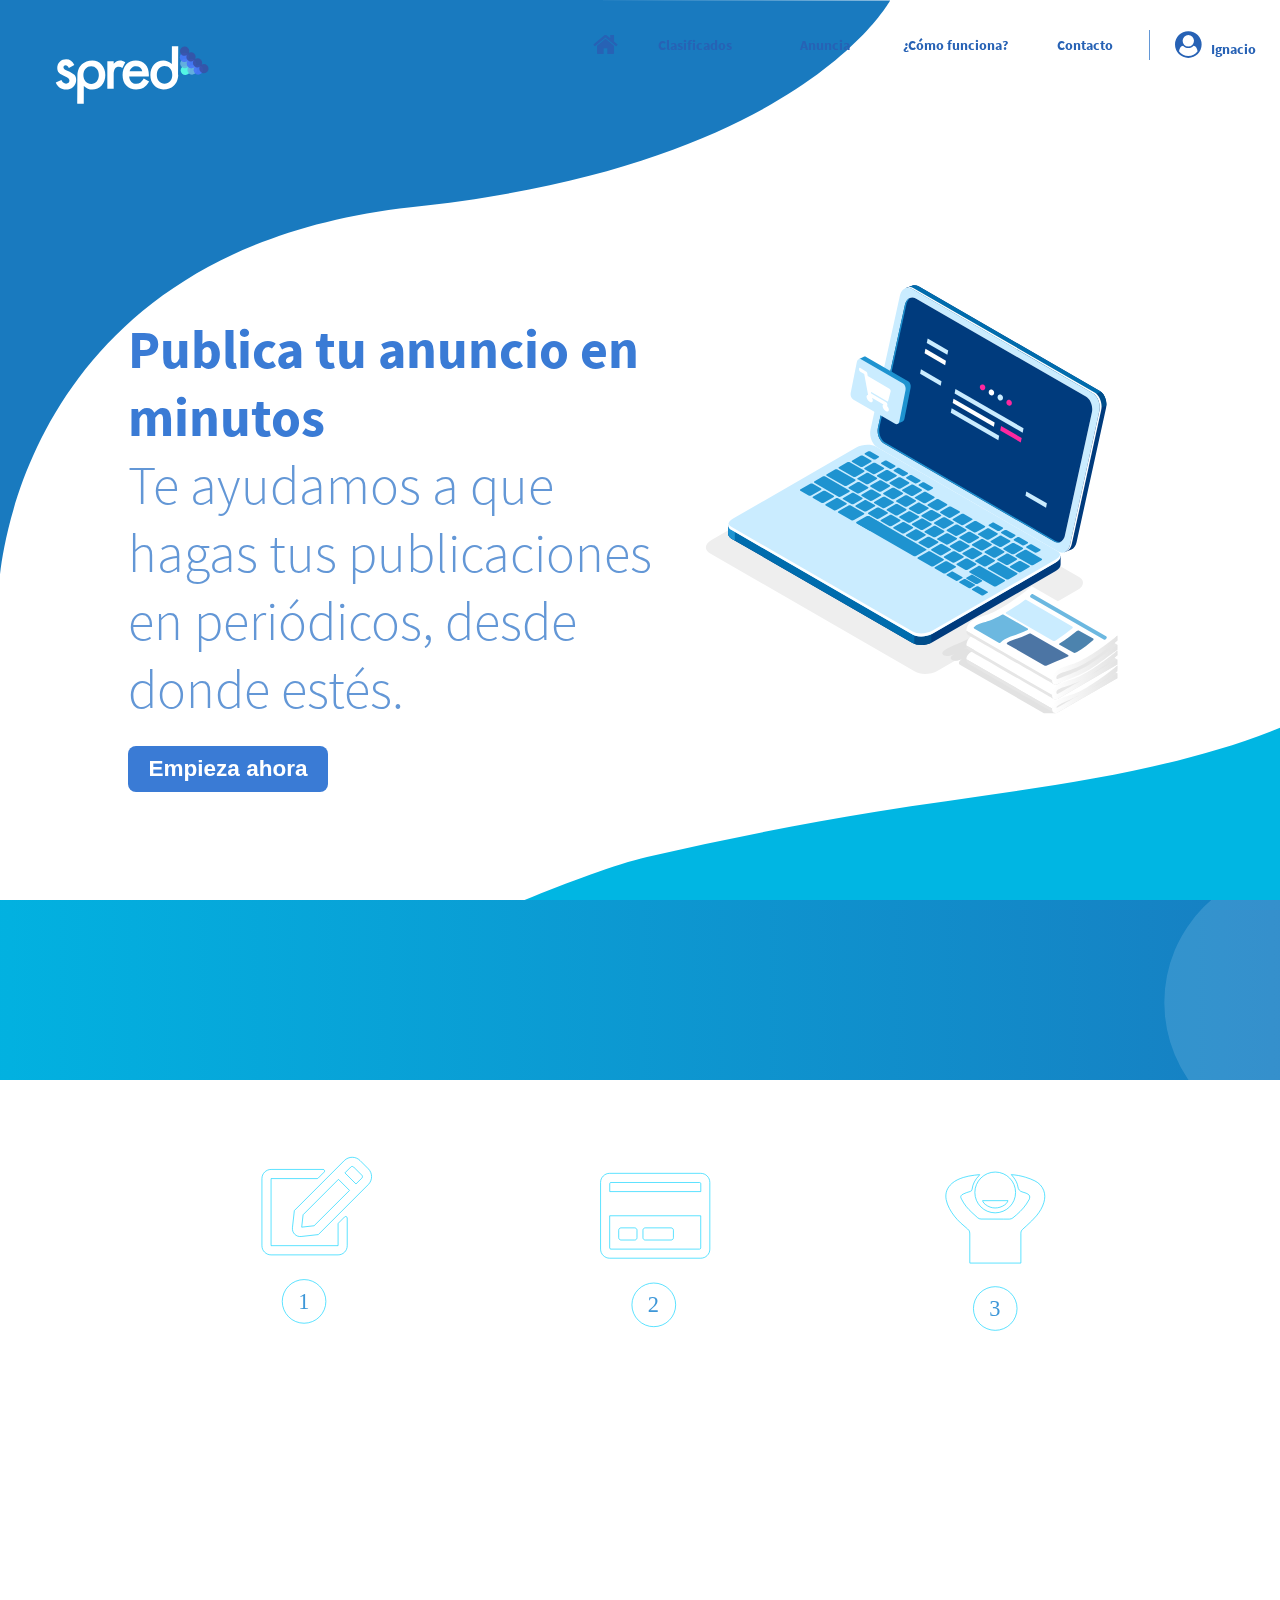
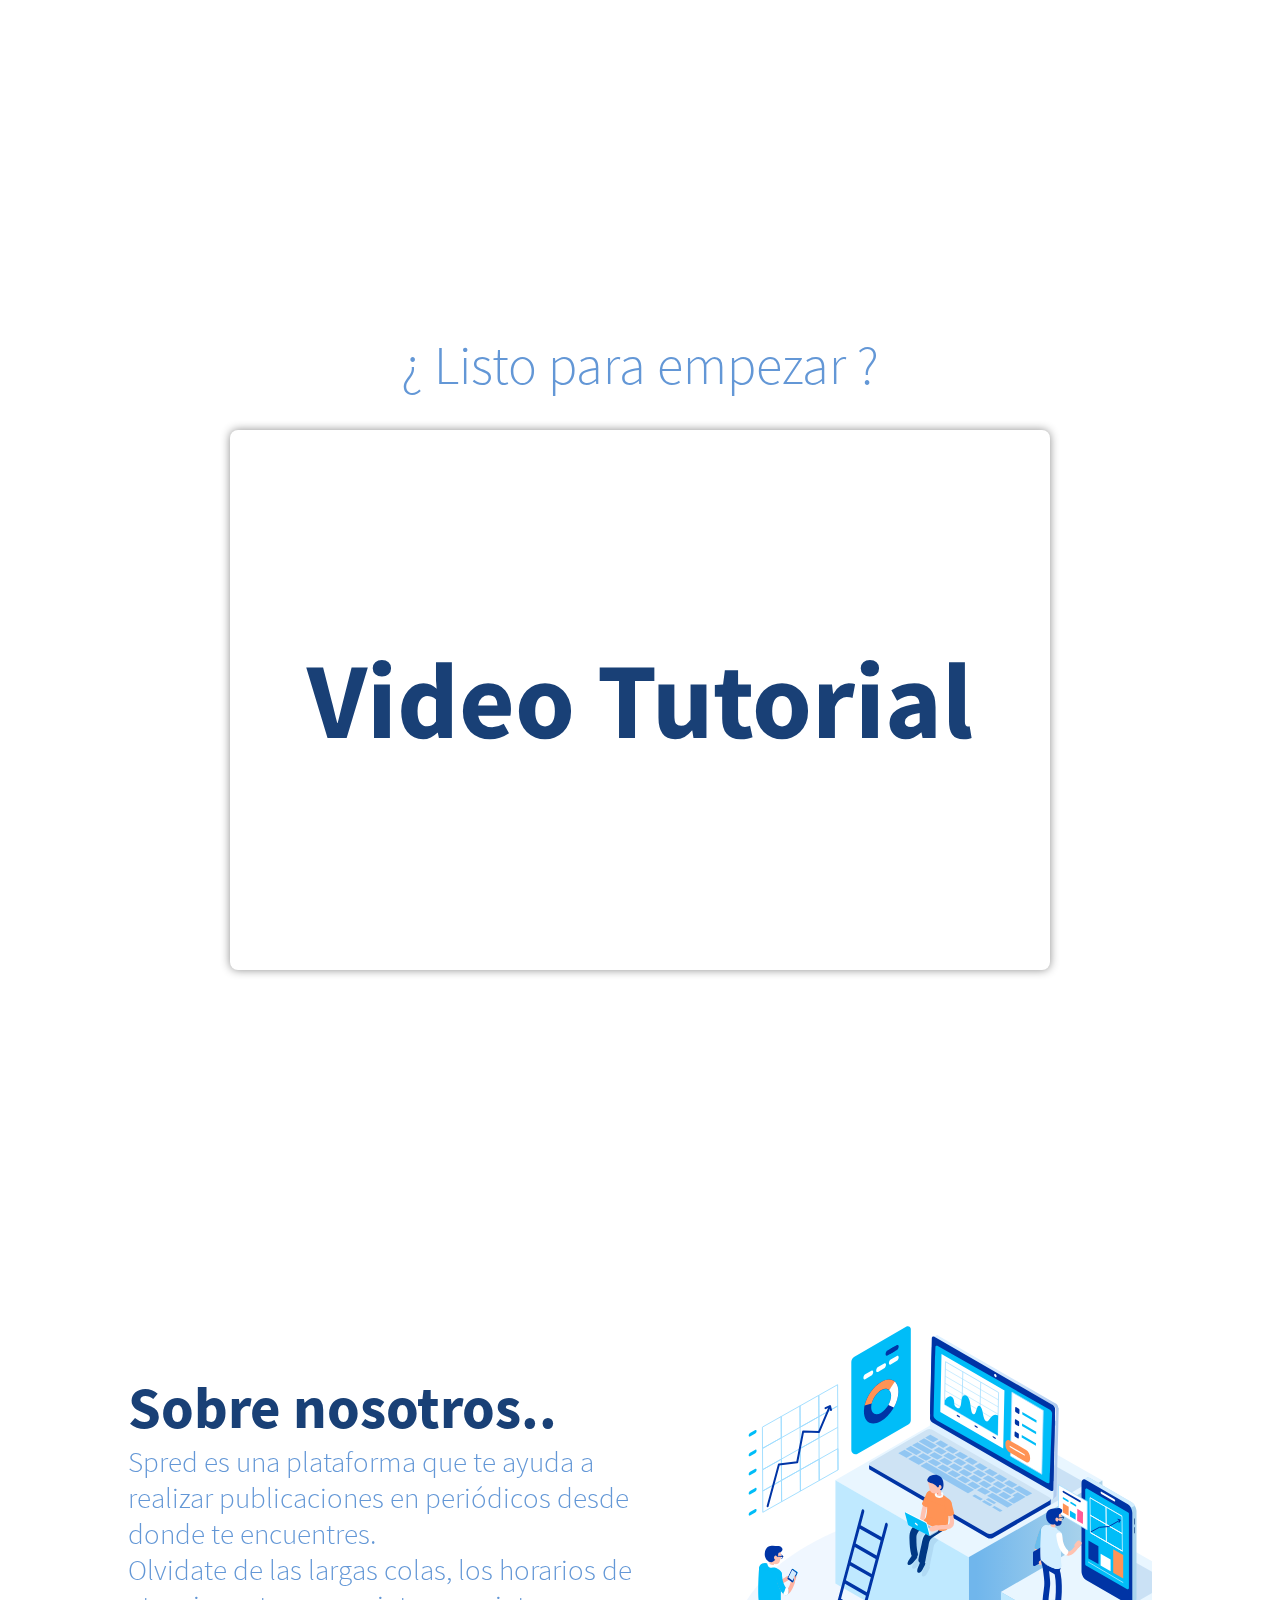
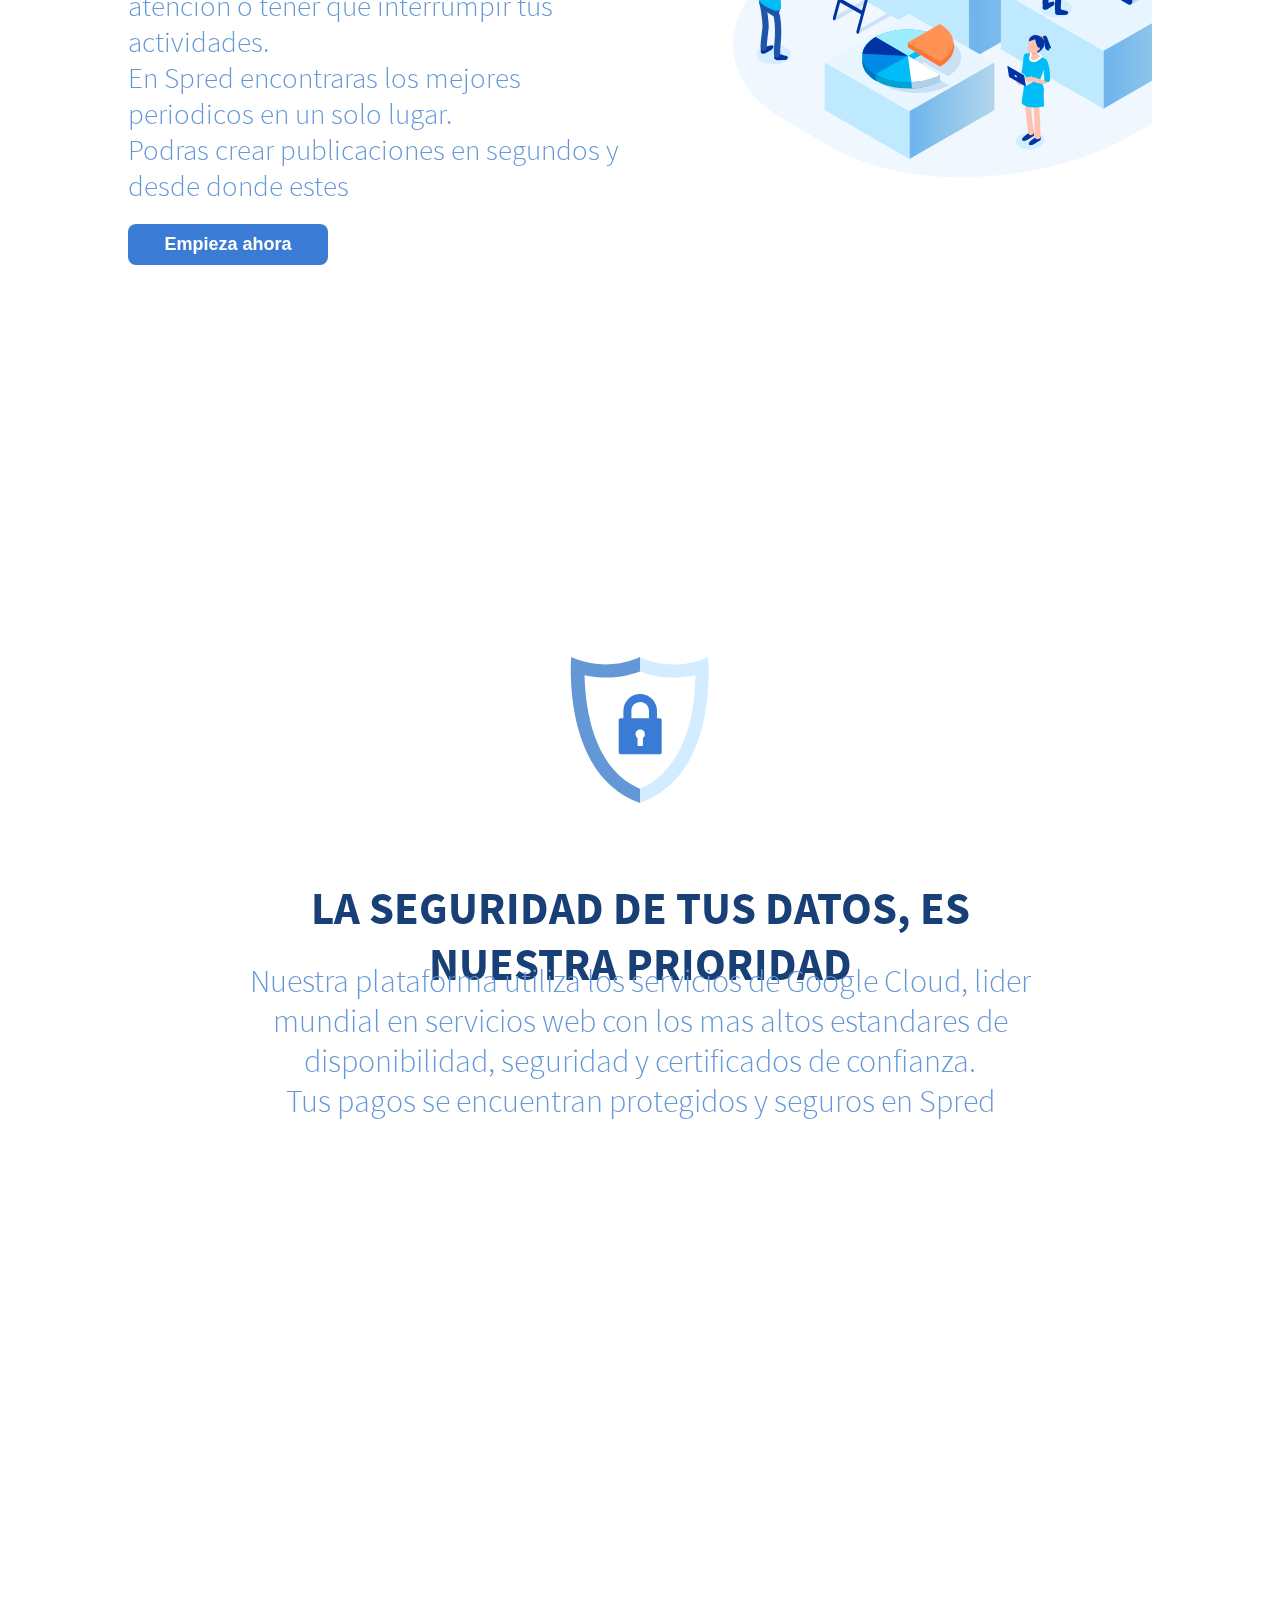
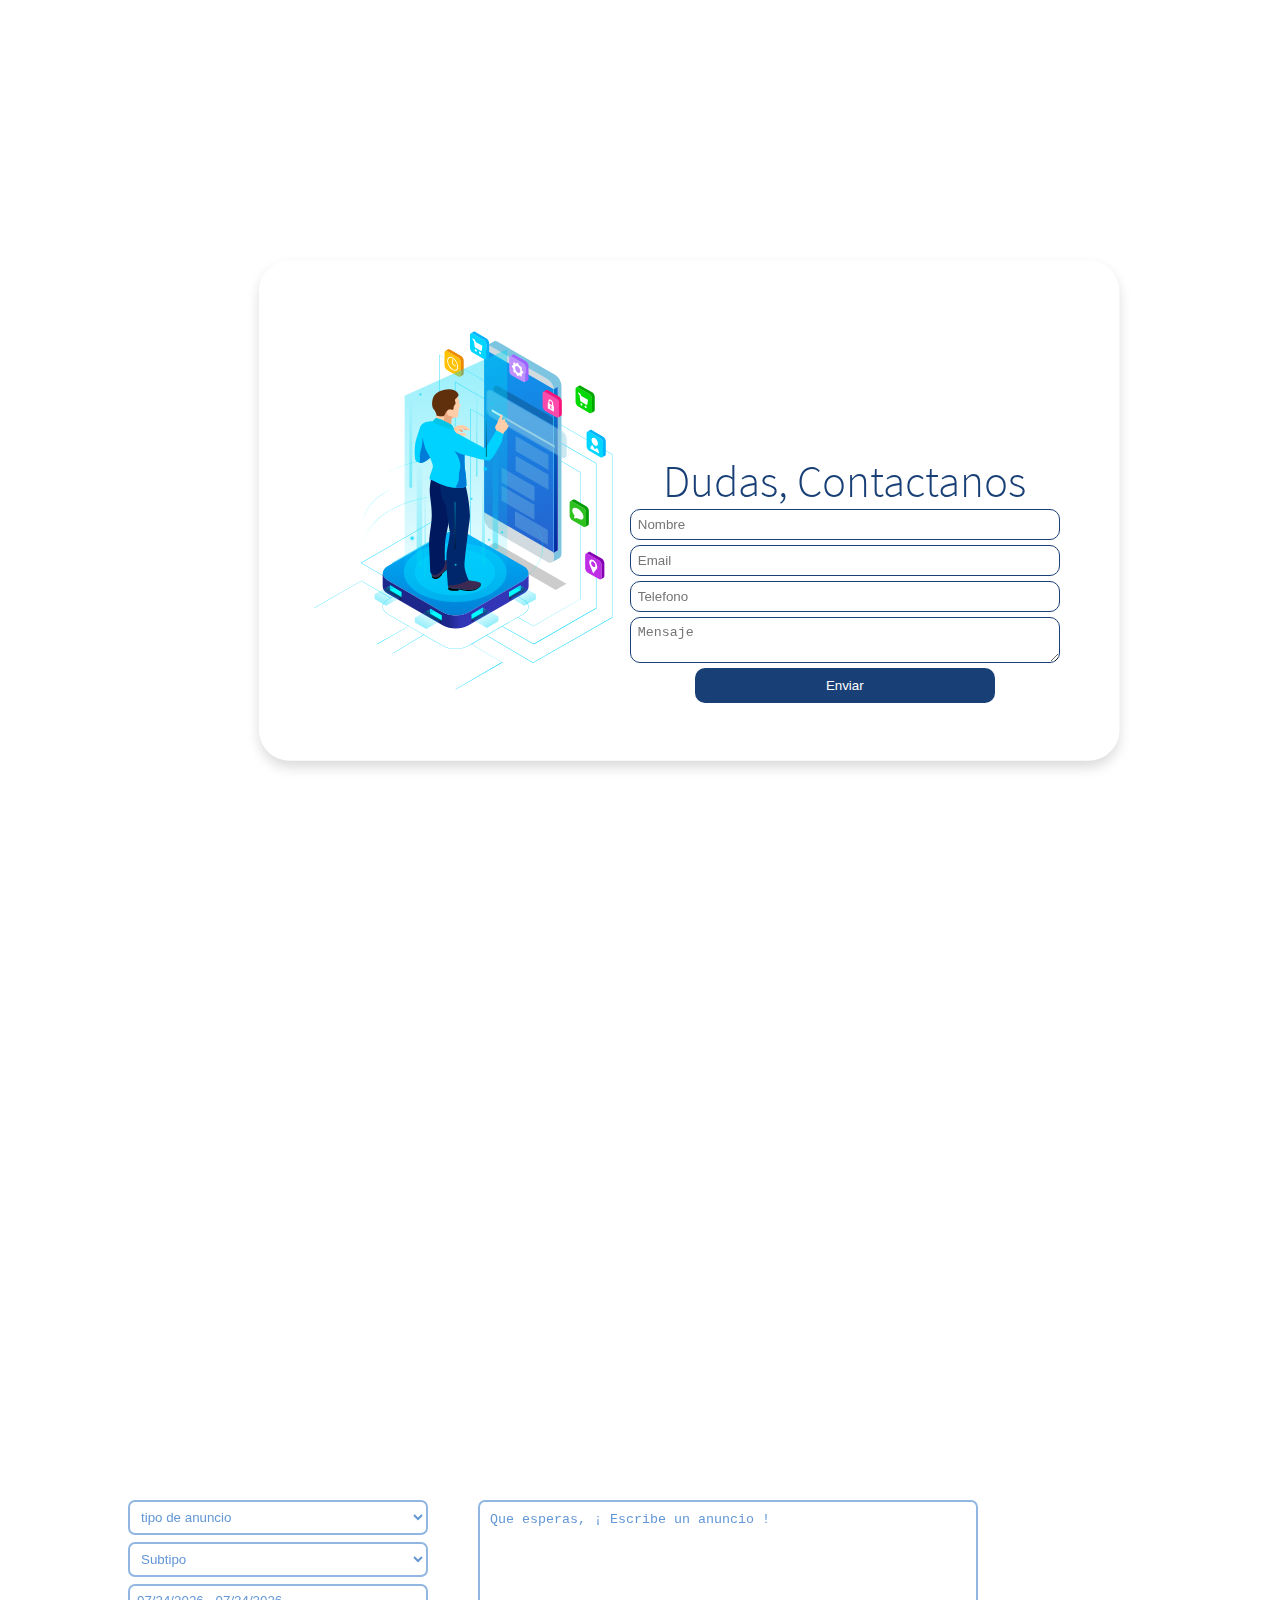
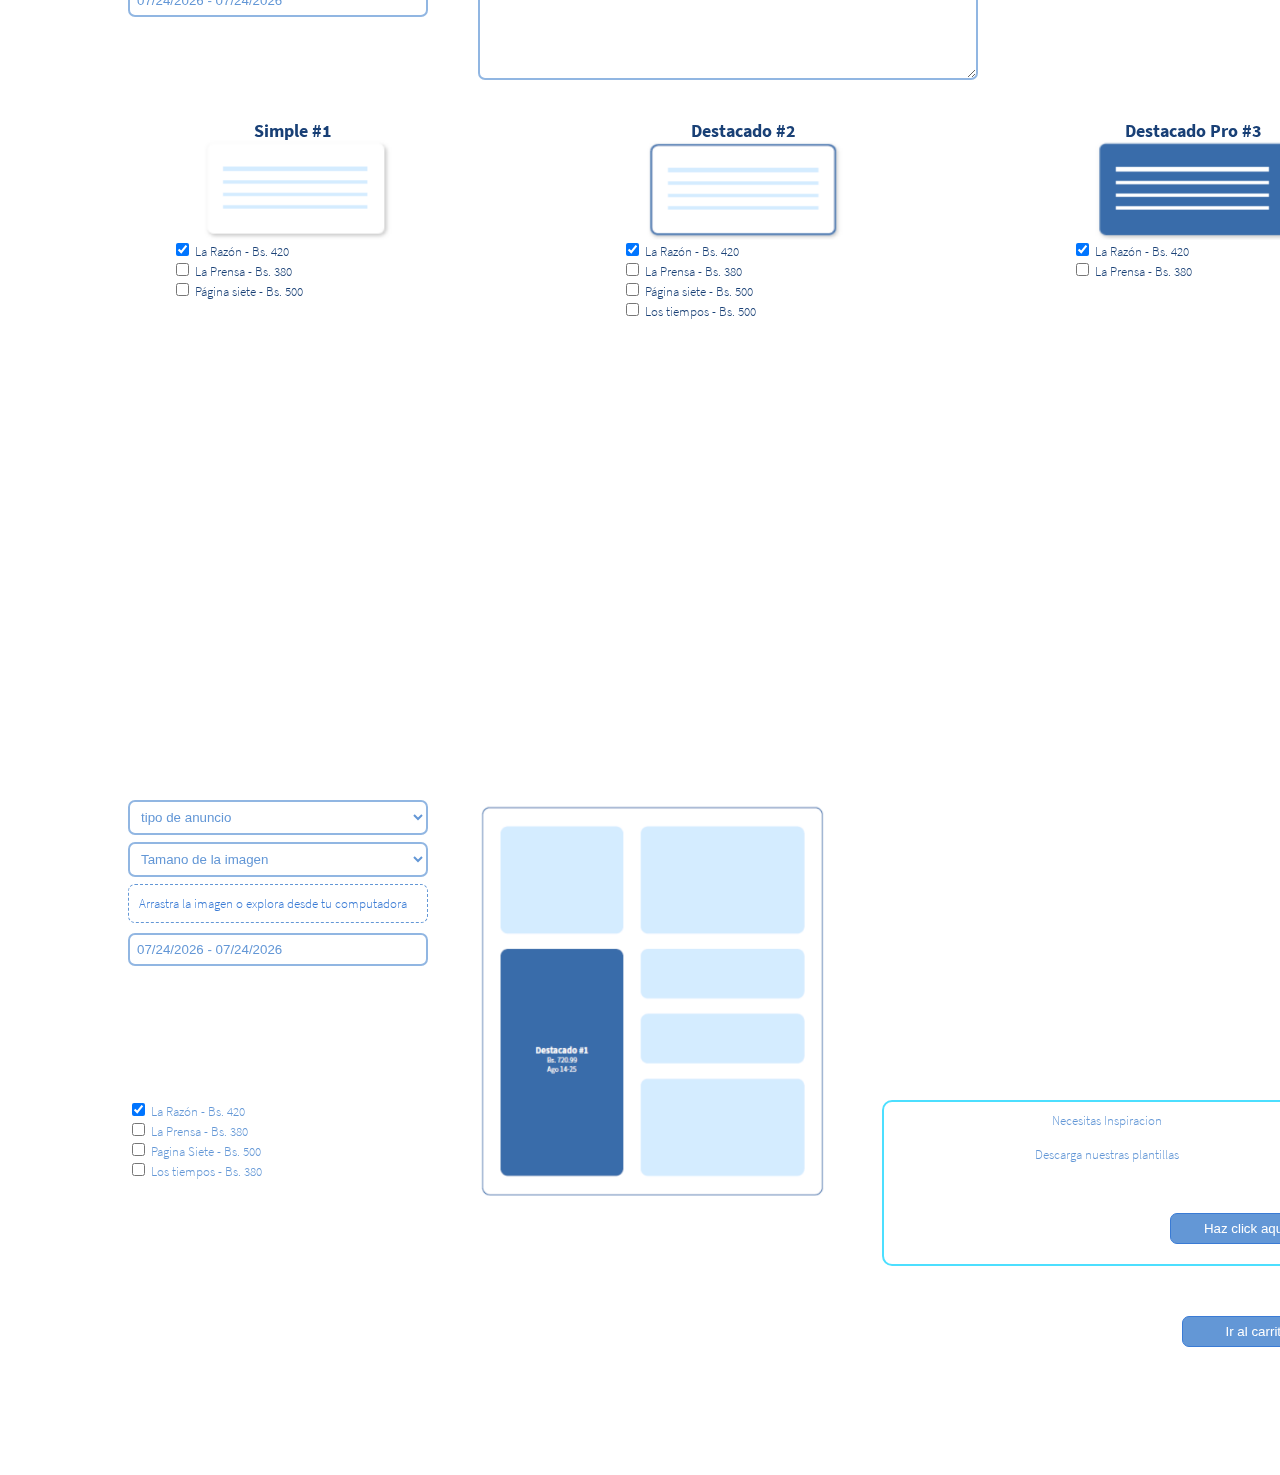
==== commit 5049ea1a: "cambios" ====
--- a/index.html
+++ b/index.html
@@ -144,23 +144,24 @@
 		<div class="content">
       <div id="slide6" class="slide">
         <section class="container">
+          <section class="imagen"></section>
           <!-- <section class="logoAbajo">
             <section></section>
           </section> -->
-          <section class="bloqueImagenes">
-            <section class="people"></section>
-            <section class="people"></section>
-            <section class="people"></section>
-            <section class="people"></section>
-            <section class="people"></section>
-          </section>
+          <!-- <section class="bloqueImagenes">
+            <section class="people"></section>
+            <section class="people"></section>
+            <section class="people"></section>
+            <section class="people"></section>
+            <section class="people"></section>
+          </section> -->
           <section class="formularioContacto">
             <section>Dudas, Contactanos</section>
             <form action="#">
               <input type="text" name="nombre" placeholder="Nombre" />
               <input type="email" name="email" placeholder="Email" />
               <input type="tel" name="telefono" placeholder="Telefono" />
-              <textarea name="mensaje" cols="3" rows="3" placeholder="Mensaje"></textarea>
+              <textarea name="mensaje" cols="3" rows="2" placeholder="Mensaje"></textarea>
               <button>Enviar</button>
             </form>
           </section>
@@ -191,7 +192,9 @@
           <section class="segundaFila">
             <section>
               <section>Simple #1</section>
-              <section><i class="fa fa-id-card-o" aria-hidden="true"></i></section>
+              <section>
+                <img src="./assets/img/simple1.png" alt="" width="200" height="100">
+              </section>
               <section>
                 <div>
                   <input type="checkbox" id="scales" name="scales" checked> <label for="scales">La Razón - Bs. 420</label>
@@ -206,7 +209,9 @@
             </section>
             <section>
               <section>Destacado #2</section>
-              <section><i class="fa fa-id-card-o" aria-hidden="true"></i></section>
+              <section>
+                <img src="./assets/img/destacado.png" alt="" width="200" height="100">
+              </section>
               <section>
                 <div>
                   <input type="checkbox" id="scales" name="scales" checked> <label for="scales">La Razón - Bs. 420</label>
@@ -224,7 +229,9 @@
             </section>
             <section>
               <section>Destacado Pro #3</section>
-              <section><i class="fa fa-id-card-o" aria-hidden="true"></i></section>
+              <section>
+                <img src="./assets/img/pro.png" alt="" width="200" height="100">
+              </section>
               <section>
                 <div>
                   <input type="checkbox" id="scales" name="scales" checked> <label for="scales">La Razón - Bs. 420</label>
@@ -233,6 +240,14 @@
                   <input type="checkbox" id="scales" name="scales"> <label for="scales">La Prensa - Bs. 380</label>
                 </div>
               </section>
+            </section>
+            <section>
+              <section>
+                <strong>Necesitas Inspiracion</strong> <br>
+                Descarga nuestras plantillas <br>
+                <button>Haz click aqui</button>
+              </section>
+              <button style="margin-top: 100px">Ir al carrito</button>
             </section>
           </section>
         </section>
@@ -252,58 +267,38 @@
                 <option value="1">tipo de anuncio</option>
               </select>
               <select name="subtipo" placeholder="subtipo" id="subtipo">
-                <option value="1">Subtipo</option>
+                <option value="1">Tamano de la imagen</option>
               </select>
+              <div class="dragDrop">Arrastra la imagen o <strong style="cursor: pointer">explora</strong> desde tu computadora</div>
               <input type="text" name="daterange" class="fechas" value="Calendario" />
             </section>
-            <section>
-              <textarea name="queEsperas" id="" cols="30" rows="10" placeholder="">Que esperas, ¡ Escribe un anuncio !</textarea>
+            <section >
+              <img src="./assets/img/grafico.png" width="350px" height="400px"/>
             </section>
           </section>
           <section class="segundaFila">
             <section>
-              <section>Simple #1</section>
-              <section><i class="fa fa-id-card-o" aria-hidden="true"></i></section>
-              <section>
-                <div>
-                  <input type="checkbox" id="scales" name="scales" checked> <label for="scales">La Razón - Bs. 420</label>
-                </div>
-                <div>
-                  <input type="checkbox" id="scales" name="scales"> <label for="scales">La Prensa - Bs. 380</label>
-                </div>
-                <div>
-                  <input type="checkbox" id="scales" name="scales"> <label for="scales">Página siete - Bs. 500</label>
-                </div>
-              </section>
-            </section>
-            <section>
-              <section>Destacado #2</section>
-              <section><i class="fa fa-id-card-o" aria-hidden="true"></i></section>
-              <section>
-                <div>
-                  <input type="checkbox" id="scales" name="scales" checked> <label for="scales">La Razón - Bs. 420</label>
-                </div>
-                <div>
-                  <input type="checkbox" id="scales" name="scales"> <label for="scales">La Prensa - Bs. 380</label>
-                </div>
-                <div>
-                  <input type="checkbox" id="scales" name="scales"> <label for="scales">Página siete - Bs. 500</label>
-                </div>
-                <div>
-                  <input type="checkbox" id="scales" name="scales"> <label for="scales">Los tiempos - Bs. 500</label>
-                </div>
-              </section>
-            </section>
-            <section>
-              <section>Destacado Pro #3</section>
-              <section><i class="fa fa-id-card-o" aria-hidden="true"></i></section>
-              <section>
-                <div>
-                  <input type="checkbox" id="scales" name="scales" checked> <label for="scales">La Razón - Bs. 420</label>
-                </div>
-                <div>
-                  <input type="checkbox" id="scales" name="scales"> <label for="scales">La Prensa - Bs. 380</label>
-                </div>
+              <div>
+                <input type="checkbox" id="scales" name="scales" checked> <label for="scales">La Razón - Bs. 420</label>
+              </div>
+              <div>
+                <input type="checkbox" id="scales" name="scales"> <label for="scales">La Prensa - Bs. 380</label>
+              </div>
+              <div>
+                <input type="checkbox" id="scales" name="scales"> <label for="scales">Pagina Siete - Bs. 500</label>
+              </div>
+              <div>
+                <input type="checkbox" id="scales" name="scales"> <label for="scales">Los tiempos - Bs. 380</label>
+              </div>
+            </section>
+            <section class="detail">
+              <section>
+                <section>
+                  <strong>Necesitas Inspiracion</strong> <br>
+                  Descarga nuestras plantillas <br>
+                  <button>Haz click aqui</button>
+                </section>
+                <button>Ir al carrito</button>
               </section>
             </section>
           </section>
--- a/assets/css/main.css
+++ b/assets/css/main.css
@@ -213,6 +213,17 @@
     background-size: cover;
     z-index: 1;
   }
+  #slide1 .logoEmpresa {
+    position: absolute;
+    top: -30px;
+    right: 0;
+    width: 200px;
+    height: 150px;
+    background: url(../img/logoSpredBlanco.svg) no-repeat;
+    background-size: cover;
+    background-position: 50% 50%;
+    cursor: pointer;
+  }
   #slide1 .container {
     display: flex;
     flex-direction: column;
@@ -260,18 +271,6 @@
     background: url("../img/imgComputadora.svg") no-repeat;
     background-size: contain;
     background-position: 50% 50%;
-  }
-
-  #slide1 .logoEmpresa {
-    position: fixed;
-    top: 0;
-    right: 0;
-    width: 150px;
-    height: 100px;
-    background: url("../img/logoSpredBlanco.svg") no-repeat;
-    background-size: cover;
-    background-position: 0% -22px;
-    cursor: pointer;
   }
 
   /************************ SLIDE1 *************************/
@@ -499,23 +498,25 @@
   #slide6 .container {
     width: 100%;
     margin: auto;
-    height: 60vh;
-    display: flex;
-    flex-direction: column;
-    align-items: center;
-    justify-content: center;
-    background: #FFF;
+    height: 100vh;
+    display: flex;
+    flex-direction: column;
+    align-items: center;
+    justify-content: center;
     transform: scaleX(-1);
     border-radius: 20px;
+    margin-top: -160px;
   }
   #slide6 .container .imagen {
-    width: 50%;
+    order: 1;
+    width: 100%;
     background: url("../img/imgComputadora.svg") no-repeat;
     background-size: cover;
     height: 300px;
   }
   #slide6 .container .formularioContacto {
-    width: 90%;
+    order: 2;
+    width: 100%;
   }
   #slide6 .container .formularioContacto section {
     text-align: center;
@@ -548,6 +549,147 @@
     margin-top: 15px;
     margin-bottom: 15px;
   }
+
+  /*************** slide 7 *******************************/
+  #slide7 {
+    display: flex;
+    flex-direction: row;
+    align-items: center;
+    justify-content: center;
+    height: 100vh;
+  }
+  #slide7 .container {
+    display: flex;
+    flex-direction: row;
+    align-items: flex-start;
+    justify-content: center;
+    width: 100%;
+    height: 50vh;
+  }
+  #slide7 .container .primeraFila {
+    display: flex;
+    flex-direction: row;
+    align-items: flex-start;
+    justify-content: flex-start;
+    width: 100%;
+    height: 25vh;
+  }
+  #slide7 .container .primeraFila section:first-child {
+    width: 310px;
+    display: flex;
+    flex-direction: column;
+    align-items: flex-start;
+    justify-content: flex-start;
+    margin-right: 40px;
+  }
+  #slide7 .container .primeraFila section:first-child select, #slide7 .container .primeraFila section:first-child .fechas {
+    padding: 10px;
+    outline: none;
+    border: 2px solid #194076;
+    background: #FFF;
+    border-radius: 7px;
+    width: 300px;
+    margin-bottom: 10px;
+    color: #6397D6;
+  }
+  #slide7 .container .primeraFila section:last-child {
+    width: 600px;
+  }
+  #slide7 .container .primeraFila section:last-child textarea {
+    padding: 10px;
+    outline: none;
+    border: 2px solid #194076;
+    background: #FFF;
+    border-radius: 7px;
+    width: 500px;
+    color: #6397D6;
+  }
+  #slide7 .container .segundaFila {
+    width: 100%;
+    color: #6397D6;
+    display: flex;
+    flex-direction: row;
+    align-items: flex-start;
+    justify-content: flex-start;
+  }
+  #slide7 .container .segundaFila section {
+    width: 300px;
+    display: flex;
+    flex-direction: column;
+    align-items: center;
+    justify-content: center;
+  }
+  #slide7 .container .segundaFila section:nth-child(1) {
+    height: 200px;
+  }
+  #slide7 .container .segundaFila section:nth-child(1) section:nth-child(1) {
+    height: 20px;
+    max-height: 20px;
+    color: #194076;
+    font-weight: 600;
+  }
+  #slide7 .container .segundaFila section:nth-child(1) section:nth-child(2) i {
+    font-size: 8rem;
+    color: #194076;
+  }
+  #slide7 .container .segundaFila section:nth-child(1) section:nth-child(3) {
+    color: #194076;
+    font-weight: 400;
+    font-size: 13px;
+    display: flex;
+    flex-direction: column;
+    align-items: flex-start;
+    justify-content: center;
+    margin-left: 23vh;
+  }
+  #slide7 .container .segundaFila section:nth-child(2) {
+    height: 200px;
+  }
+  #slide7 .container .segundaFila section:nth-child(2) section:nth-child(1) {
+    height: 20px;
+    max-height: 20px;
+    color: #194076;
+    font-weight: 600;
+  }
+  #slide7 .container .segundaFila section:nth-child(2) section:nth-child(2) i {
+    font-size: 8rem;
+    color: #194076;
+  }
+  #slide7 .container .segundaFila section:nth-child(2) section:nth-child(3) {
+    color: #194076;
+    font-weight: 400;
+    font-size: 13px;
+    display: flex;
+    flex-direction: column;
+    align-items: flex-start;
+    justify-content: center;
+    margin-left: 23vh;
+  }
+  #slide7 .container .segundaFila section:nth-child(3) {
+    height: 200px;
+  }
+  #slide7 .container .segundaFila section:nth-child(3) section:nth-child(1) {
+    height: 20px;
+    max-height: 20px;
+    color: #194076;
+    font-weight: 600;
+  }
+  #slide7 .container .segundaFila section:nth-child(3) section:nth-child(2) i {
+    font-size: 8rem;
+    color: #194076;
+  }
+  #slide7 .container .segundaFila section:nth-child(3) section:nth-child(3) {
+    color: #194076;
+    font-weight: 400;
+    font-size: 13px;
+    display: flex;
+    flex-direction: column;
+    align-items: flex-start;
+    justify-content: center;
+    margin-left: 23vh;
+  }
+
+  /*********************** fin slide  ********************/
 }
 /**************** FIN *********************/
 /**************** PARA EL RESTO DE DISPOSITIVOS ****************/
@@ -579,7 +721,7 @@
     align-items: center;
     width: 130px;
     cursor: pointer;
-    font-size: 15px;
+    font-size: 14px;
     font-weight: 600;
     height: 30px;
   }
@@ -610,8 +752,8 @@
   /************************ SLIDE1 *************************/
   #slide1 .logoEmpresa {
     position: absolute;
-    top: -1vh;
-    left: -5vh;
+    top: 0;
+    left: 0;
     width: 20vw;
     height: 150px;
     background: url(../img/logoSpredBlanco.svg) no-repeat;
@@ -784,7 +926,7 @@
   #slide4 .container .textoDescripcion .descripcion {
     position: relative;
     font-weight: 300;
-    font-size: 3vh;
+    font-size: 3.2vh;
     color: #6397D6;
   }
   #slide4 .container .textoDescripcion .descripcion button {
@@ -864,15 +1006,19 @@
   #slide6 .container {
     width: 100%;
     margin: auto;
-    height: 100vh;
-    display: flex;
-    flex-direction: column;
-    align-items: center;
-    justify-content: center;
+    height: 80vh;
+    display: flex;
     border-radius: 20px;
-    background: url("../img/animation1.svg") no-repeat;
-    background-size: cover;
-    margin-left: -11vh;
+    flex-direction: row;
+    align-items: center;
+    justify-content: flex-end;
+    background: url("../img/animation1.svg") #FFF no-repeat;
+    background-position-x: -11vh;
+    background-position-y: -8vh;
+    background-size: cover;
+  }
+  #slide6 .container .imagen {
+    display: none;
   }
   #slide6 .container .bloqueImagenes {
     width: 100%;
@@ -931,9 +1077,7 @@
     left: -15vh;
   }
   #slide6 .container .formularioContacto {
-    width: 50%;
-    z-index: 2;
-    margin-left: -75vh;
+    width: 60%;
   }
   #slide6 .container .formularioContacto section {
     text-align: center;
@@ -987,7 +1131,7 @@
     align-items: flex-start;
     justify-content: flex-start;
     width: 100%;
-    height: 25vh;
+    height: 20vh;
   }
   #slide7 .container .primeraFila section:first-child {
     width: 310px;
@@ -998,13 +1142,13 @@
     margin-right: 40px;
   }
   #slide7 .container .primeraFila section:first-child select, #slide7 .container .primeraFila section:first-child .fechas {
-    padding: 10px;
-    outline: none;
-    border: 2px solid #194076;
+    padding: 7px;
+    outline: none;
+    border: 2px solid rgba(99, 151, 214, 0.7);
     background: #FFF;
     border-radius: 7px;
     width: 300px;
-    margin-bottom: 10px;
+    margin-bottom: 7px;
     color: #6397D6;
   }
   #slide7 .container .primeraFila section:last-child {
@@ -1013,11 +1157,12 @@
   #slide7 .container .primeraFila section:last-child textarea {
     padding: 10px;
     outline: none;
-    border: 2px solid #194076;
+    border: 2px solid rgba(99, 151, 214, 0.7);
     background: #FFF;
     border-radius: 7px;
     width: 500px;
     color: #6397D6;
+    height: 20vh;
   }
   #slide7 .container .segundaFila {
     width: 100%;
@@ -1026,16 +1171,15 @@
     flex-direction: row;
     align-items: flex-start;
     justify-content: flex-start;
+    margin-left: -120px;
+    margin-top: 40px;
   }
   #slide7 .container .segundaFila section {
-    width: 350px;
-    display: flex;
-    flex-direction: column;
-    align-items: center;
-    justify-content: center;
-  }
-  #slide7 .container .segundaFila section:nth-child(1) {
-    height: 200px;
+    width: 50vh;
+    display: flex;
+    flex-direction: column;
+    align-items: center;
+    justify-content: center;
   }
   #slide7 .container .segundaFila section:nth-child(1) section:nth-child(1) {
     height: 20px;
@@ -1050,9 +1194,12 @@
   #slide7 .container .segundaFila section:nth-child(1) section:nth-child(3) {
     color: #194076;
     font-weight: 400;
-  }
-  #slide7 .container .segundaFila section:nth-child(2) {
-    height: 200px;
+    font-size: 13px;
+    display: flex;
+    flex-direction: column;
+    align-items: flex-start;
+    justify-content: center;
+    margin-left: 23vh;
   }
   #slide7 .container .segundaFila section:nth-child(2) section:nth-child(1) {
     height: 20px;
@@ -1067,9 +1214,12 @@
   #slide7 .container .segundaFila section:nth-child(2) section:nth-child(3) {
     color: #194076;
     font-weight: 400;
-  }
-  #slide7 .container .segundaFila section:nth-child(3) {
-    height: 200px;
+    font-size: 13px;
+    display: flex;
+    flex-direction: column;
+    align-items: flex-start;
+    justify-content: center;
+    margin-left: 23vh;
   }
   #slide7 .container .segundaFila section:nth-child(3) section:nth-child(1) {
     height: 20px;
@@ -1084,6 +1234,140 @@
   #slide7 .container .segundaFila section:nth-child(3) section:nth-child(3) {
     color: #194076;
     font-weight: 400;
+    font-size: 13px;
+    display: flex;
+    flex-direction: column;
+    align-items: flex-start;
+    justify-content: center;
+    margin-left: 23vh;
+  }
+  #slide7 .container .segundaFila section:nth-child(4) section {
+    font-size: 13px;
+    border: 2px solid rgba(0, 210, 255, 0.7);
+    padding: 10px;
+    border-radius: 10px;
+  }
+  #slide7 .container .segundaFila section:nth-child(4) button {
+    padding: 7px;
+    background: #6397D6;
+    color: #FFF;
+    width: 150px;
+    outline: none;
+    border-radius: 7px;
+    border: 1px solid #3A7BD5;
+    margin-top: 10px;
+    margin-bottom: 10px;
+    cursor: pointer;
+  }
+
+  /*************** slide 8 *******************************/
+  #slide8 {
+    display: flex;
+    flex-direction: row;
+    align-items: center;
+    justify-content: center;
+    height: 100vh;
+  }
+  #slide8 .container {
+    display: flex;
+    flex-direction: row;
+    align-items: flex-start;
+    justify-content: center;
+    width: 100%;
+    height: 50vh;
+  }
+  #slide8 .container .primeraFila {
+    display: flex;
+    flex-direction: row;
+    align-items: flex-start;
+    justify-content: flex-start;
+    width: 100%;
+    height: 20vh;
+  }
+  #slide8 .container .primeraFila section:first-child {
+    width: 310px;
+    display: flex;
+    flex-direction: column;
+    align-items: flex-start;
+    justify-content: flex-start;
+    margin-right: 40px;
+  }
+  #slide8 .container .primeraFila section:first-child select, #slide8 .container .primeraFila section:first-child .fechas {
+    padding: 7px;
+    outline: none;
+    border: 2px solid rgba(99, 151, 214, 0.7);
+    background: #FFF;
+    border-radius: 7px;
+    width: 300px;
+    margin-bottom: 7px;
+    color: #6397D6;
+  }
+  #slide8 .container .primeraFila section:first-child .dragDrop {
+    width: 300px;
+    border: 1px dashed #6397d6;
+    color: #3A7BD5;
+    padding: 10px;
+    border-radius: 7px;
+    margin-bottom: 10px;
+    font-size: 13px;
+  }
+  #slide8 .container .primeraFila section:last-child {
+    width: 600px;
+  }
+  #slide8 .container .primeraFila section:last-child textarea {
+    padding: 10px;
+    outline: none;
+    border: 2px solid rgba(99, 151, 214, 0.7);
+    background: #FFF;
+    border-radius: 7px;
+    width: 500px;
+    color: #6397D6;
+    height: 20vh;
+  }
+  #slide8 .container .segundaFila {
+    width: 100%;
+    color: #6397D6;
+    display: flex;
+    flex-direction: row;
+    align-items: flex-start;
+    justify-content: flex-start;
+    margin-top: 50px;
+  }
+  #slide8 .container .segundaFila section {
+    width: 50vh;
+    display: flex;
+    flex-direction: column;
+    align-items: flex-start;
+    justify-content: center;
+    font-size: 13px;
+  }
+  #slide8 .container .segundaFila .detail {
+    position: absolute;
+    right: 0;
+    margin-right: -20vh;
+  }
+  #slide8 .container .segundaFila .detail section section {
+    font-size: 13px;
+    border: 2px solid rgba(0, 210, 255, 0.7);
+    padding: 10px;
+    border-radius: 10px;
+    display: flex;
+    flex-direction: column;
+    justify-content: center;
+    align-items: center;
+  }
+  #slide8 .container .segundaFila .detail section button {
+    align-self: flex-end;
+    padding: 7px;
+    background: #6397D6;
+    color: #FFF;
+    width: 150px;
+    outline: none;
+    border-radius: 7px;
+    border: 1px solid #3A7BD5;
+    margin-top: 50px;
+    margin-bottom: 10px;
+    cursor: pointer;
   }
 
   /*********************** fin slide  ********************/
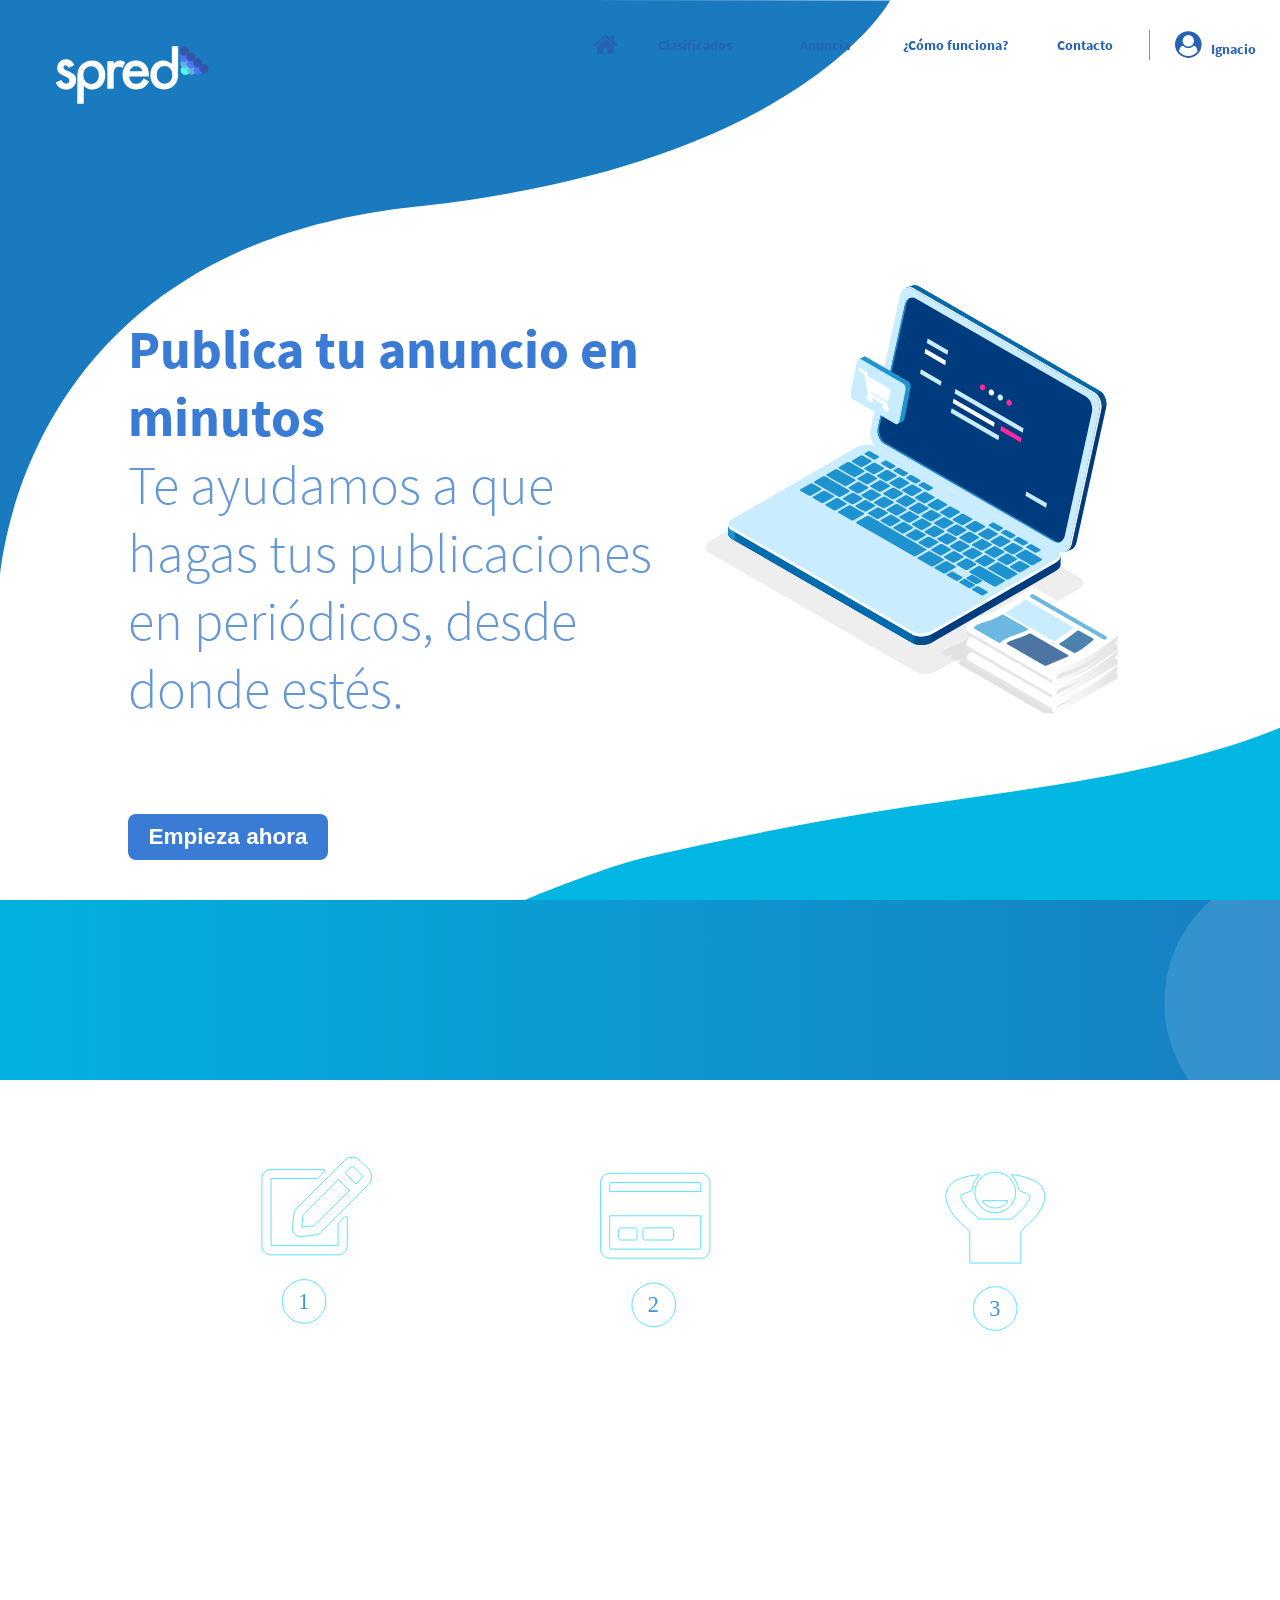
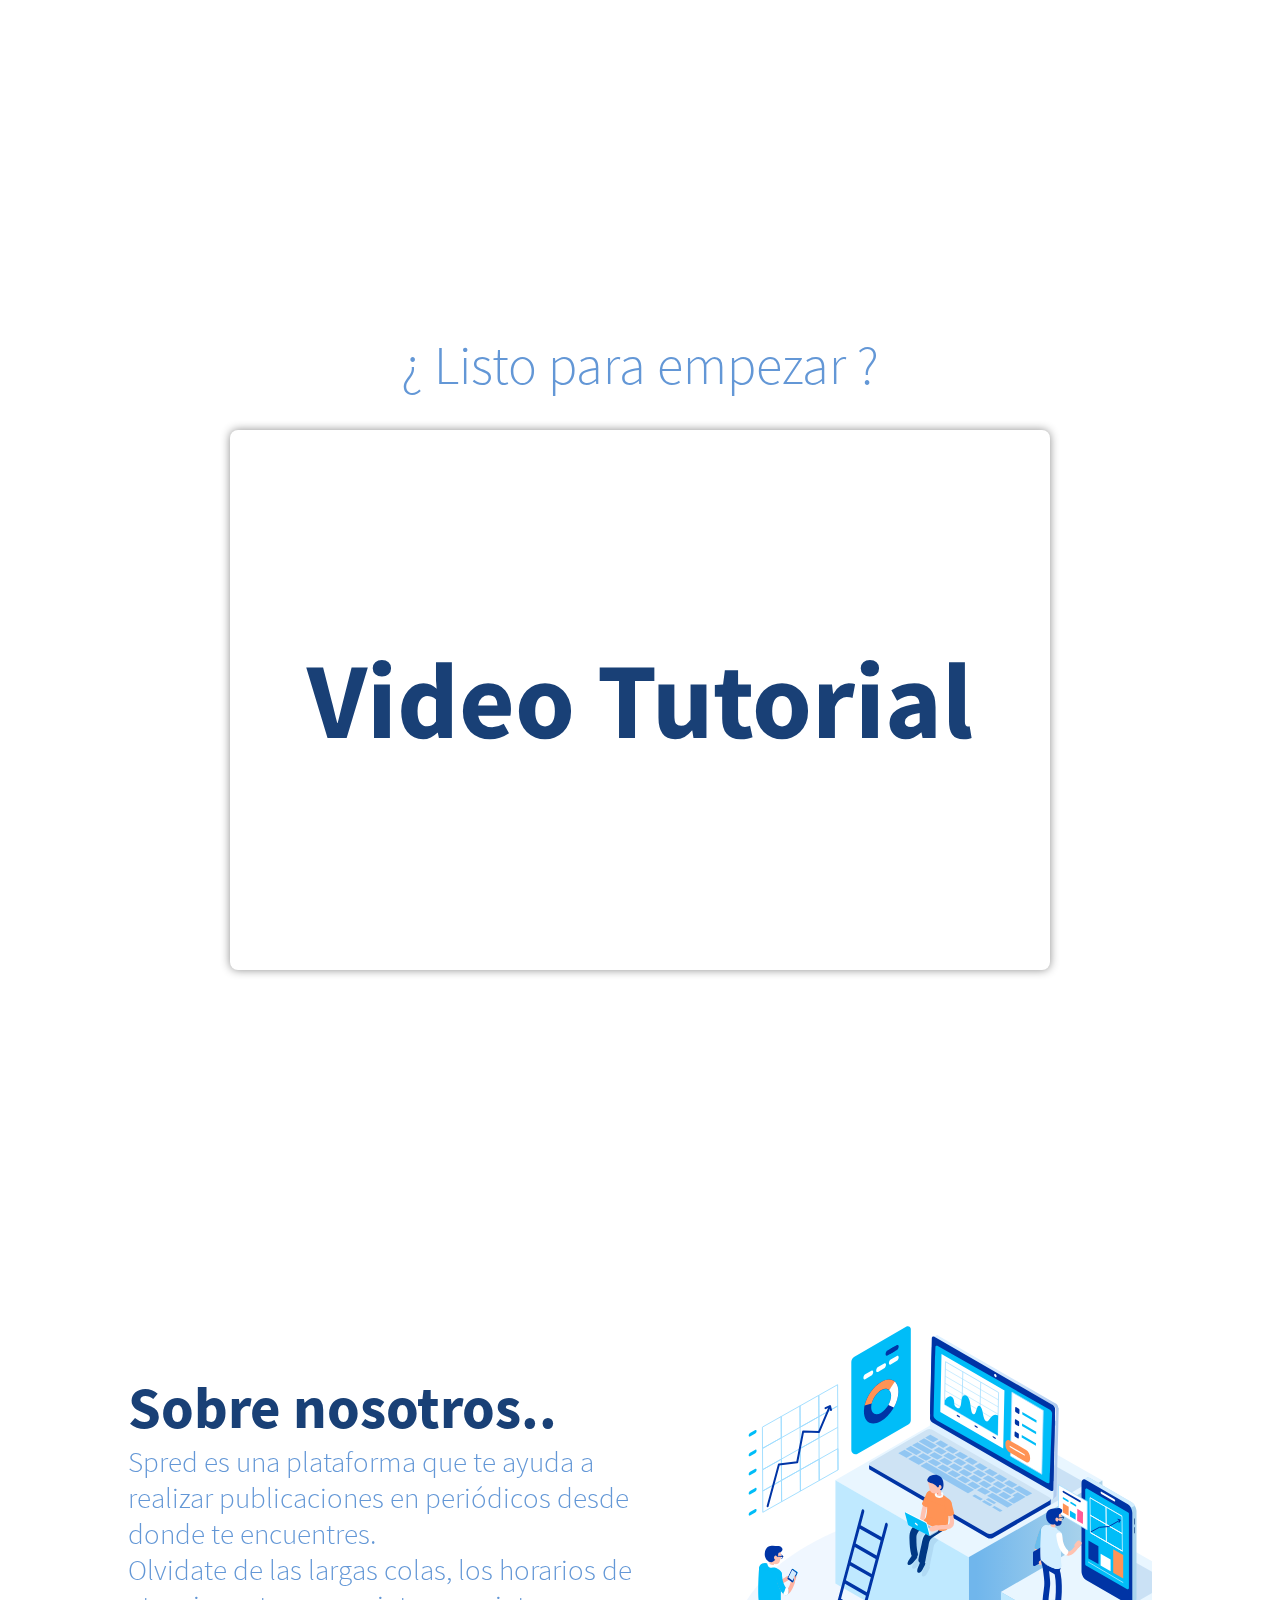
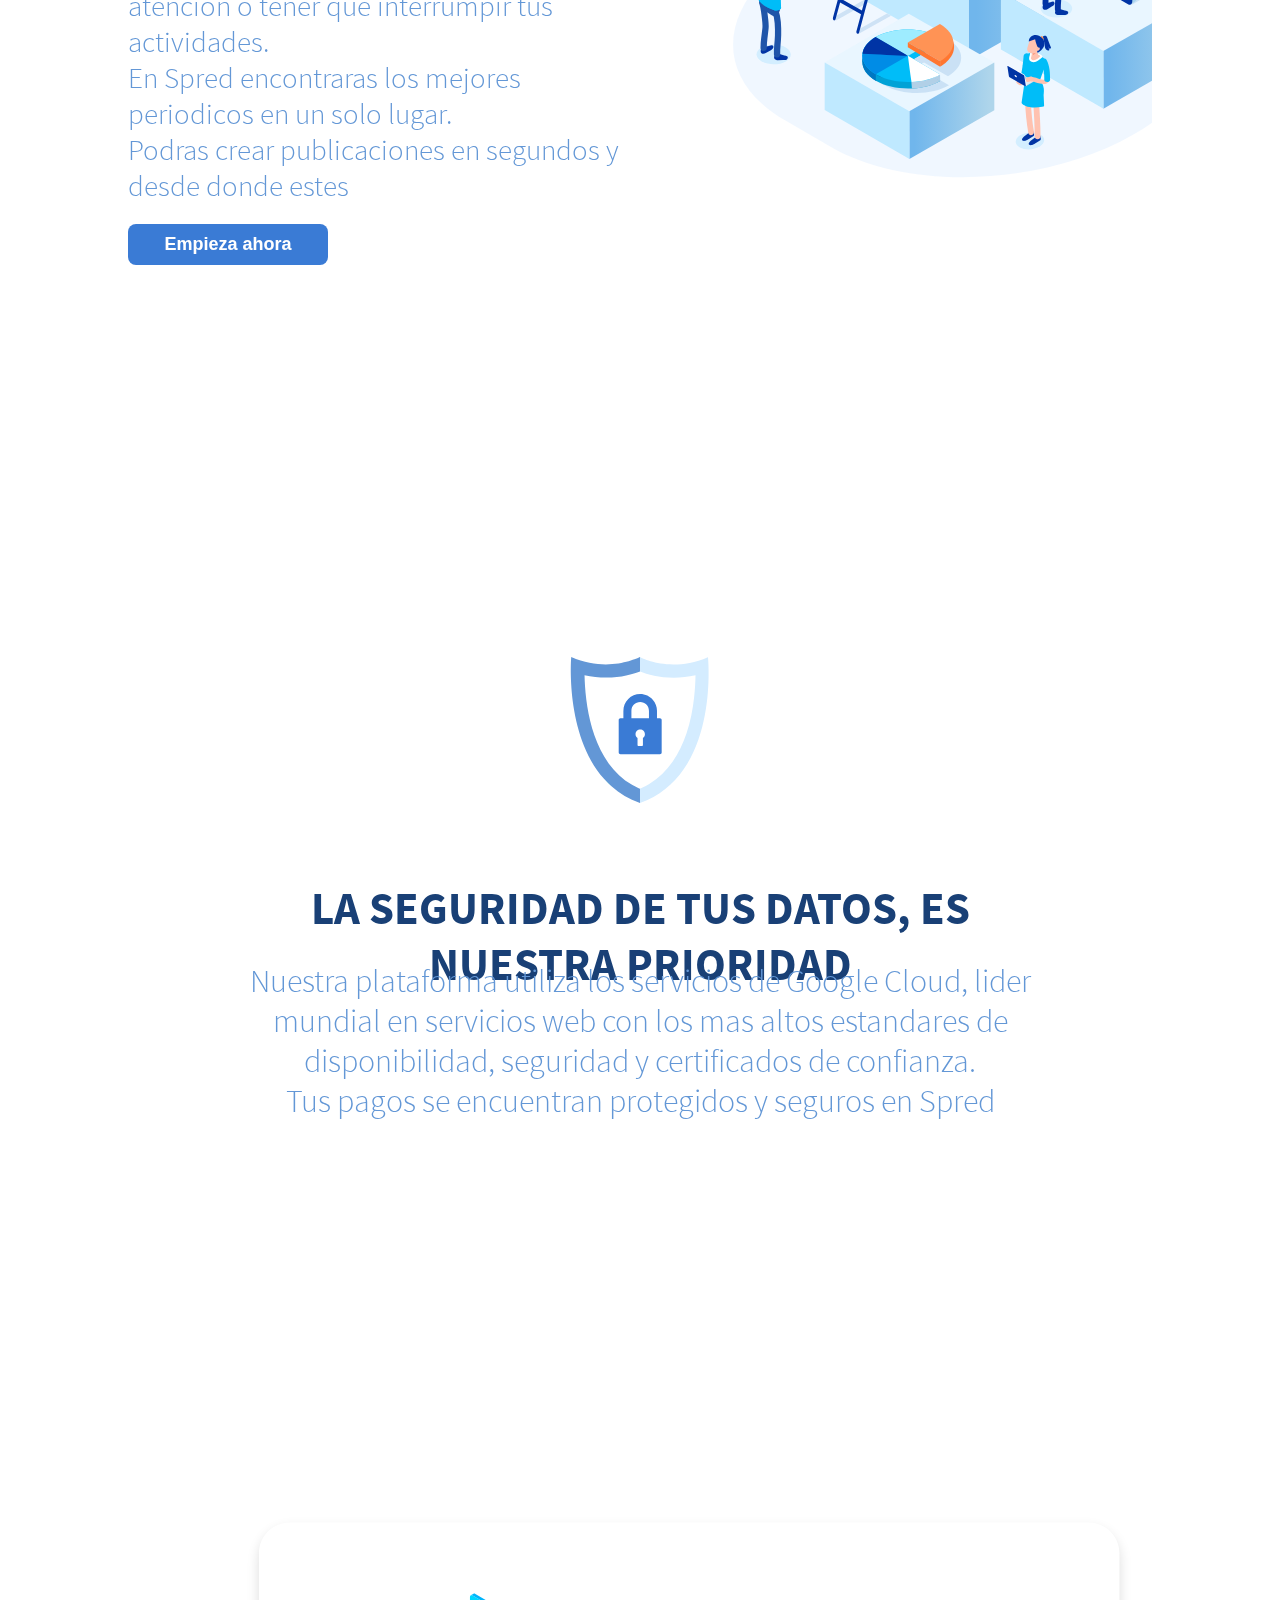
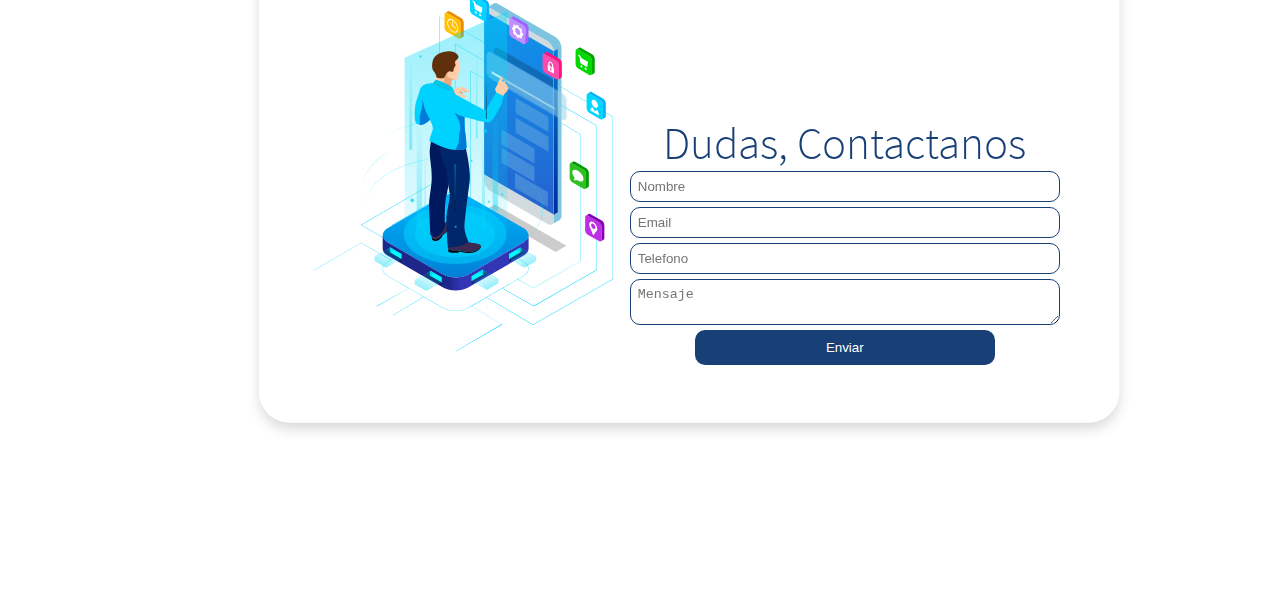
==== commit 87d76e9e: "separando paginas" ====
--- a/index.html
+++ b/index.html
@@ -13,8 +13,8 @@
   <nav class="menuNavegacion" id="menuNavegacion">
     <ul>
       <li><a href="/"><i class="fa fa-home" aria-hidden="true"></i></a></li>
-      <li><a href="#slide7" id="clasificados">Clasificados</a></li>
-      <li><a href="#slide8" id="anuncia">Anuncia</a></li>
+      <li><a href="clasificados.html" id="clasificados">Clasificados</a></li>
+      <li><a href="anuncia.html" id="anuncia">Anuncia</a></li>
       <li><a href="#slide3">¿Cómo funciona?</a></li>
       <li><a href="#slide4">Contacto</a></li>
       <li><a href=""><i class="fa fa-user-circle" aria-hidden="true"></i>&nbsp;&nbsp;&nbsp;Ignacio</a></li>
@@ -27,8 +27,8 @@
     <section id="menuLateral">
       <ul>
         <li onclick="ocultarMenu()"><a href="/"><i class="fa fa-home" aria-hidden="true"></i></a></li>
-        <li onclick="ocultarMenu()"><a href="#slide7" id="anuncia">Clasificados</a></li>
-        <li onclick="ocultarMenu()"><a href="#slide8" id="anuncia">Anuncia</a></li>
+        <li onclick="ocultarMenu()"><a href="clasificados.html" id="clasificados">Clasificados</a></li>
+        <li onclick="ocultarMenu()"><a href="anuncia.html" id="anuncia">Anuncia</a></li>
         <li onclick="ocultarMenu()"><a href="#slide3">¿Cómo funciona?</a></li>
         <li onclick="ocultarMenu()"><a href="#slide4">Contacto</a></li>
         <li onclick="ocultarMenu()"><a href=""><i class="fa fa-user-circle" aria-hidden="true"></i>&nbsp;&nbsp;&nbsp;Ignacio</a></li>
@@ -47,7 +47,7 @@
               Publica tu anuncio en minutos
             </section>
             <section class="descripcion">
-              Te ayudamos a que hagas tus publicaciones en periódicos, desde donde estés. <br/>
+              Te ayudamos a que hagas tus publicaciones en periódicos, desde donde estés. <br/><br/>
               <button>Empieza ahora</button>
             </section>
           </section>
@@ -140,21 +140,11 @@
   </section>
   
 
-	<section class="container container--big">
+	<section class="container container--full">
 		<div class="content">
       <div id="slide6" class="slide">
         <section class="container">
           <section class="imagen"></section>
-          <!-- <section class="logoAbajo">
-            <section></section>
-          </section> -->
-          <!-- <section class="bloqueImagenes">
-            <section class="people"></section>
-            <section class="people"></section>
-            <section class="people"></section>
-            <section class="people"></section>
-            <section class="people"></section>
-          </section> -->
           <section class="formularioContacto">
             <section>Dudas, Contactanos</section>
             <form action="#">
@@ -170,144 +160,6 @@
 		</div>
 		<div class="parallax" id="bg6"></div>
   </section>
-  
-	<section class="container container--full">
-		<div class="content">
-      <div id="slide7" class="slide">
-        <section class="container">
-          <section class="primeraFila">
-            <section>
-              <select name="opciones" placeholder="tipo de anuncio" id="opciones">
-                <option value="1">tipo de anuncio</option>
-              </select>
-              <select name="subtipo" placeholder="subtipo" id="subtipo">
-                <option value="1">Subtipo</option>
-              </select>
-              <input type="text" name="daterange" class="fechas" value="Calendario" />
-            </section>
-            <section>
-              <textarea name="queEsperas" id="" cols="30" rows="10" placeholder="">Que esperas, ¡ Escribe un anuncio !</textarea>
-            </section>
-          </section>
-          <section class="segundaFila">
-            <section>
-              <section>Simple #1</section>
-              <section>
-                <img src="./assets/img/simple1.png" alt="" width="200" height="100">
-              </section>
-              <section>
-                <div>
-                  <input type="checkbox" id="scales" name="scales" checked> <label for="scales">La Razón - Bs. 420</label>
-                </div>
-                <div>
-                  <input type="checkbox" id="scales" name="scales"> <label for="scales">La Prensa - Bs. 380</label>
-                </div>
-                <div>
-                  <input type="checkbox" id="scales" name="scales"> <label for="scales">Página siete - Bs. 500</label>
-                </div>
-              </section>
-            </section>
-            <section>
-              <section>Destacado #2</section>
-              <section>
-                <img src="./assets/img/destacado.png" alt="" width="200" height="100">
-              </section>
-              <section>
-                <div>
-                  <input type="checkbox" id="scales" name="scales" checked> <label for="scales">La Razón - Bs. 420</label>
-                </div>
-                <div>
-                  <input type="checkbox" id="scales" name="scales"> <label for="scales">La Prensa - Bs. 380</label>
-                </div>
-                <div>
-                  <input type="checkbox" id="scales" name="scales"> <label for="scales">Página siete - Bs. 500</label>
-                </div>
-                <div>
-                  <input type="checkbox" id="scales" name="scales"> <label for="scales">Los tiempos - Bs. 500</label>
-                </div>
-              </section>
-            </section>
-            <section>
-              <section>Destacado Pro #3</section>
-              <section>
-                <img src="./assets/img/pro.png" alt="" width="200" height="100">
-              </section>
-              <section>
-                <div>
-                  <input type="checkbox" id="scales" name="scales" checked> <label for="scales">La Razón - Bs. 420</label>
-                </div>
-                <div>
-                  <input type="checkbox" id="scales" name="scales"> <label for="scales">La Prensa - Bs. 380</label>
-                </div>
-              </section>
-            </section>
-            <section>
-              <section>
-                <strong>Necesitas Inspiracion</strong> <br>
-                Descarga nuestras plantillas <br>
-                <button>Haz click aqui</button>
-              </section>
-              <button style="margin-top: 100px">Ir al carrito</button>
-            </section>
-          </section>
-        </section>
-      </div>
-		</div>
-		<div class="parallax" id="bg7"></div>
-  </section>
-  
-
-	<section class="container container--full">
-		<div class="content">
-      <div id="slide8" class="slide">
-        <section class="container">
-          <section class="primeraFila">
-            <section>
-              <select name="opciones" placeholder="tipo de anuncio" id="opciones">
-                <option value="1">tipo de anuncio</option>
-              </select>
-              <select name="subtipo" placeholder="subtipo" id="subtipo">
-                <option value="1">Tamano de la imagen</option>
-              </select>
-              <div class="dragDrop">Arrastra la imagen o <strong style="cursor: pointer">explora</strong> desde tu computadora</div>
-              <input type="text" name="daterange" class="fechas" value="Calendario" />
-            </section>
-            <section >
-              <img src="./assets/img/grafico.png" width="350px" height="400px"/>
-            </section>
-          </section>
-          <section class="segundaFila">
-            <section>
-              <div>
-                <input type="checkbox" id="scales" name="scales" checked> <label for="scales">La Razón - Bs. 420</label>
-              </div>
-              <div>
-                <input type="checkbox" id="scales" name="scales"> <label for="scales">La Prensa - Bs. 380</label>
-              </div>
-              <div>
-                <input type="checkbox" id="scales" name="scales"> <label for="scales">Pagina Siete - Bs. 500</label>
-              </div>
-              <div>
-                <input type="checkbox" id="scales" name="scales"> <label for="scales">Los tiempos - Bs. 380</label>
-              </div>
-            </section>
-            <section class="detail">
-              <section>
-                <section>
-                  <strong>Necesitas Inspiracion</strong> <br>
-                  Descarga nuestras plantillas <br>
-                  <button>Haz click aqui</button>
-                </section>
-                <button>Ir al carrito</button>
-              </section>
-            </section>
-          </section>
-        </section>
-      </div>
-		</div>
-		<div class="parallax" id="bg8"></div>
-	</section>
-
 
 </body>
 <script src="./assets/js/main.js"></script>
--- a/assets/css/main.css
+++ b/assets/css/main.css
@@ -196,6 +196,14 @@
     background: none !important;
   }
 
+  #bg7 {
+    background: none !important;
+  }
+
+  #bg8 {
+    background: none !important;
+  }
+
   /******************* MENU NAVEGACION ******************/
   .slide {
     position: relative;
@@ -242,19 +250,19 @@
   #slide1 .container .textoDescripcion .titulo {
     font-weight: 600;
     font-style: normal;
-    font-size: 23px;
+    font-size: 25px;
     color: #8eb3e7;
   }
   #slide1 .container .textoDescripcion .descripcion {
     position: relative;
     font-weight: 300;
-    font-size: 23px;
+    font-size: 22px;
     color: #8eb3e7;
   }
   #slide1 .container .textoDescripcion .descripcion button {
     padding: 10px;
     width: 80%;
-    font-size: 2.5vh;
+    font-size: 18px;
     font-weight: 600;
     outline: none;
     border: none;
@@ -265,6 +273,7 @@
     margin: auto;
   }
   #slide1 .container .imagenComputadora {
+    margin-top: -20px;
     order: 1;
     width: 100%;
     height: 40vh;
@@ -288,7 +297,7 @@
     flex-direction: column;
     align-items: center;
     justify-content: flex-start;
-    margin-top: -140px;
+    margin-top: -150px;
   }
   #slide2 .container .icono {
     flex-grow: 1;
@@ -391,14 +400,14 @@
   #slide4 .container .textoDescripcion .descripcion {
     position: relative;
     font-weight: 300;
-    font-size: 20px;
+    font-size: 18px;
     color: #6397D6;
   }
   #slide4 .container .textoDescripcion .descripcion button {
     margin-top: 20px;
     padding: 15px;
     width: 200px;
-    font-size: 20px;
+    font-size: 18px;
     font-weight: 600;
     outline: none;
     border: none;
@@ -439,7 +448,6 @@
     width: 100%;
     height: 74vh;
     display: flex;
-    flex-direction: column;
     justify-content: center;
     align-items: center;
   }
@@ -466,7 +474,7 @@
     text-align: center;
     width: 90%;
     color: #6397D6;
-    font-size: 20px;
+    font-size: 18px;
   }
 
   /************************** FIN SLIDE3 **************************/
@@ -551,12 +559,14 @@
   }
 
   /*************** slide 7 *******************************/
+  .clasificado {
+    padding-top: 16vh;
+  }
+
   #slide7 {
-    display: flex;
-    flex-direction: row;
-    align-items: center;
-    justify-content: center;
-    height: 100vh;
+    background: url("../img/fondoTres.svg") no-repeat;
+    background-size: cover;
+    z-index: 7;
   }
   #slide7 .container {
     display: flex;
@@ -568,59 +578,57 @@
   }
   #slide7 .container .primeraFila {
     display: flex;
-    flex-direction: row;
-    align-items: flex-start;
-    justify-content: flex-start;
-    width: 100%;
-    height: 25vh;
+    flex-direction: column;
+    align-items: center;
+    justify-content: center;
+    width: 100%;
+    height: 20vh;
   }
   #slide7 .container .primeraFila section:first-child {
-    width: 310px;
-    display: flex;
-    flex-direction: column;
-    align-items: flex-start;
-    justify-content: flex-start;
-    margin-right: 40px;
+    width: 100%;
+    display: flex;
+    flex-direction: column;
+    align-items: center;
+    justify-content: center;
   }
   #slide7 .container .primeraFila section:first-child select, #slide7 .container .primeraFila section:first-child .fechas {
-    padding: 10px;
-    outline: none;
-    border: 2px solid #194076;
+    padding: 7px;
+    outline: none;
+    border: 2px solid rgba(99, 151, 214, 0.7);
     background: #FFF;
     border-radius: 7px;
-    width: 300px;
-    margin-bottom: 10px;
+    width: 90%;
+    margin-bottom: 7px;
     color: #6397D6;
   }
   #slide7 .container .primeraFila section:last-child {
-    width: 600px;
+    width: 100%;
   }
   #slide7 .container .primeraFila section:last-child textarea {
     padding: 10px;
     outline: none;
-    border: 2px solid #194076;
+    border: 2px solid rgba(99, 151, 214, 0.7);
     background: #FFF;
     border-radius: 7px;
-    width: 500px;
-    color: #6397D6;
+    width: 90%;
+    color: #6397D6;
+    height: 20vh;
   }
   #slide7 .container .segundaFila {
     width: 100%;
     color: #6397D6;
     display: flex;
-    flex-direction: row;
-    align-items: flex-start;
-    justify-content: flex-start;
+    flex-direction: column;
+    align-items: center;
+    justify-content: center;
+    margin-top: 100px;
   }
   #slide7 .container .segundaFila section {
-    width: 300px;
-    display: flex;
-    flex-direction: column;
-    align-items: center;
-    justify-content: center;
-  }
-  #slide7 .container .segundaFila section:nth-child(1) {
-    height: 200px;
+    width: 50vh;
+    display: flex;
+    flex-direction: column;
+    align-items: center;
+    justify-content: center;
   }
   #slide7 .container .segundaFila section:nth-child(1) section:nth-child(1) {
     height: 20px;
@@ -643,7 +651,7 @@
     margin-left: 23vh;
   }
   #slide7 .container .segundaFila section:nth-child(2) {
-    height: 200px;
+    margin-top: 20px;
   }
   #slide7 .container .segundaFila section:nth-child(2) section:nth-child(1) {
     height: 20px;
@@ -663,10 +671,9 @@
     flex-direction: column;
     align-items: flex-start;
     justify-content: center;
-    margin-left: 23vh;
   }
   #slide7 .container .segundaFila section:nth-child(3) {
-    height: 200px;
+    margin-top: 20px;
   }
   #slide7 .container .segundaFila section:nth-child(3) section:nth-child(1) {
     height: 20px;
@@ -686,7 +693,136 @@
     flex-direction: column;
     align-items: flex-start;
     justify-content: center;
-    margin-left: 23vh;
+  }
+  #slide7 .container .segundaFila section:nth-child(4) section {
+    font-size: 13px;
+    border: 2px solid rgba(0, 210, 255, 0.7);
+    padding: 10px;
+    border-radius: 10px;
+  }
+  #slide7 .container .segundaFila section:nth-child(4) button {
+    padding: 7px;
+    background: #6397D6;
+    color: #FFF;
+    width: 150px;
+    outline: none;
+    border-radius: 7px;
+    border: 1px solid #3A7BD5;
+    margin-top: 10px !important;
+    margin-bottom: 10px;
+    cursor: pointer;
+  }
+
+  /*************** slide 8 *******************************/
+  .anuncio {
+    padding-top: 7vh;
+  }
+
+  #slide8 {
+    z-index: 8;
+  }
+  #slide8 img {
+    display: none;
+  }
+  #slide8 .container {
+    display: flex;
+    flex-direction: column;
+    align-items: flex-start;
+    justify-content: center;
+    width: 100%;
+    height: 50vh;
+  }
+  #slide8 .container .primeraFila {
+    display: flex;
+    flex-direction: column;
+    align-items: center;
+    justify-content: center;
+    width: 100%;
+    height: 20vh;
+  }
+  #slide8 .container .primeraFila section:first-child {
+    width: 100%;
+    display: flex;
+    flex-direction: column;
+    align-items: center;
+    justify-content: center;
+  }
+  #slide8 .container .primeraFila section:first-child select, #slide8 .container .primeraFila section:first-child .fechas {
+    padding: 7px;
+    outline: none;
+    border: 2px solid rgba(99, 151, 214, 0.7);
+    background: #FFF;
+    border-radius: 7px;
+    width: 100%;
+    margin-bottom: 7px;
+    color: #6397D6;
+  }
+  #slide8 .container .primeraFila section:first-child .dragDrop {
+    width: 100%;
+    border: 1px dashed #6397d6;
+    color: #3A7BD5;
+    padding: 10px;
+    border-radius: 7px;
+    margin-bottom: 10px;
+    font-size: 13px;
+  }
+  #slide8 .container .primeraFila section:last-child {
+    width: 100%;
+  }
+  #slide8 .container .primeraFila section:last-child textarea {
+    padding: 10px;
+    outline: none;
+    border: 2px solid rgba(99, 151, 214, 0.7);
+    background: #FFF;
+    border-radius: 7px;
+    width: 100%;
+    color: #6397D6;
+    height: 20vh;
+  }
+  #slide8 .container .segundaFila {
+    width: 100%;
+    color: #6397D6;
+    display: flex;
+    flex-direction: column;
+    align-items: center;
+    justify-content: center;
+    margin-top: 50px;
+  }
+  #slide8 .container .segundaFila section {
+    width: 100%;
+    display: flex;
+    flex-direction: column;
+    align-items: center;
+    justify-content: center;
+    font-size: 13px;
+  }
+  #slide8 .container .segundaFila .detail {
+    position: absolute;
+    right: 0;
+    top: 320px;
+  }
+  #slide8 .container .segundaFila .detail section section {
+    font-size: 13px;
+    border: 2px solid rgba(0, 210, 255, 0.7);
+    padding: 10px;
+    border-radius: 10px;
+    display: flex;
+    flex-direction: column;
+    justify-content: center;
+    align-items: center;
+  }
+  #slide8 .container .segundaFila .detail section button {
+    align-self: flex-end;
+    padding: 7px;
+    background: #6397D6;
+    color: #FFF;
+    width: 100%;
+    outline: none;
+    border-radius: 7px;
+    border: 1px solid #3A7BD5;
+    margin-top: 50px;
+    margin-bottom: 10px;
+    cursor: pointer;
   }
 
   /*********************** fin slide  ********************/
